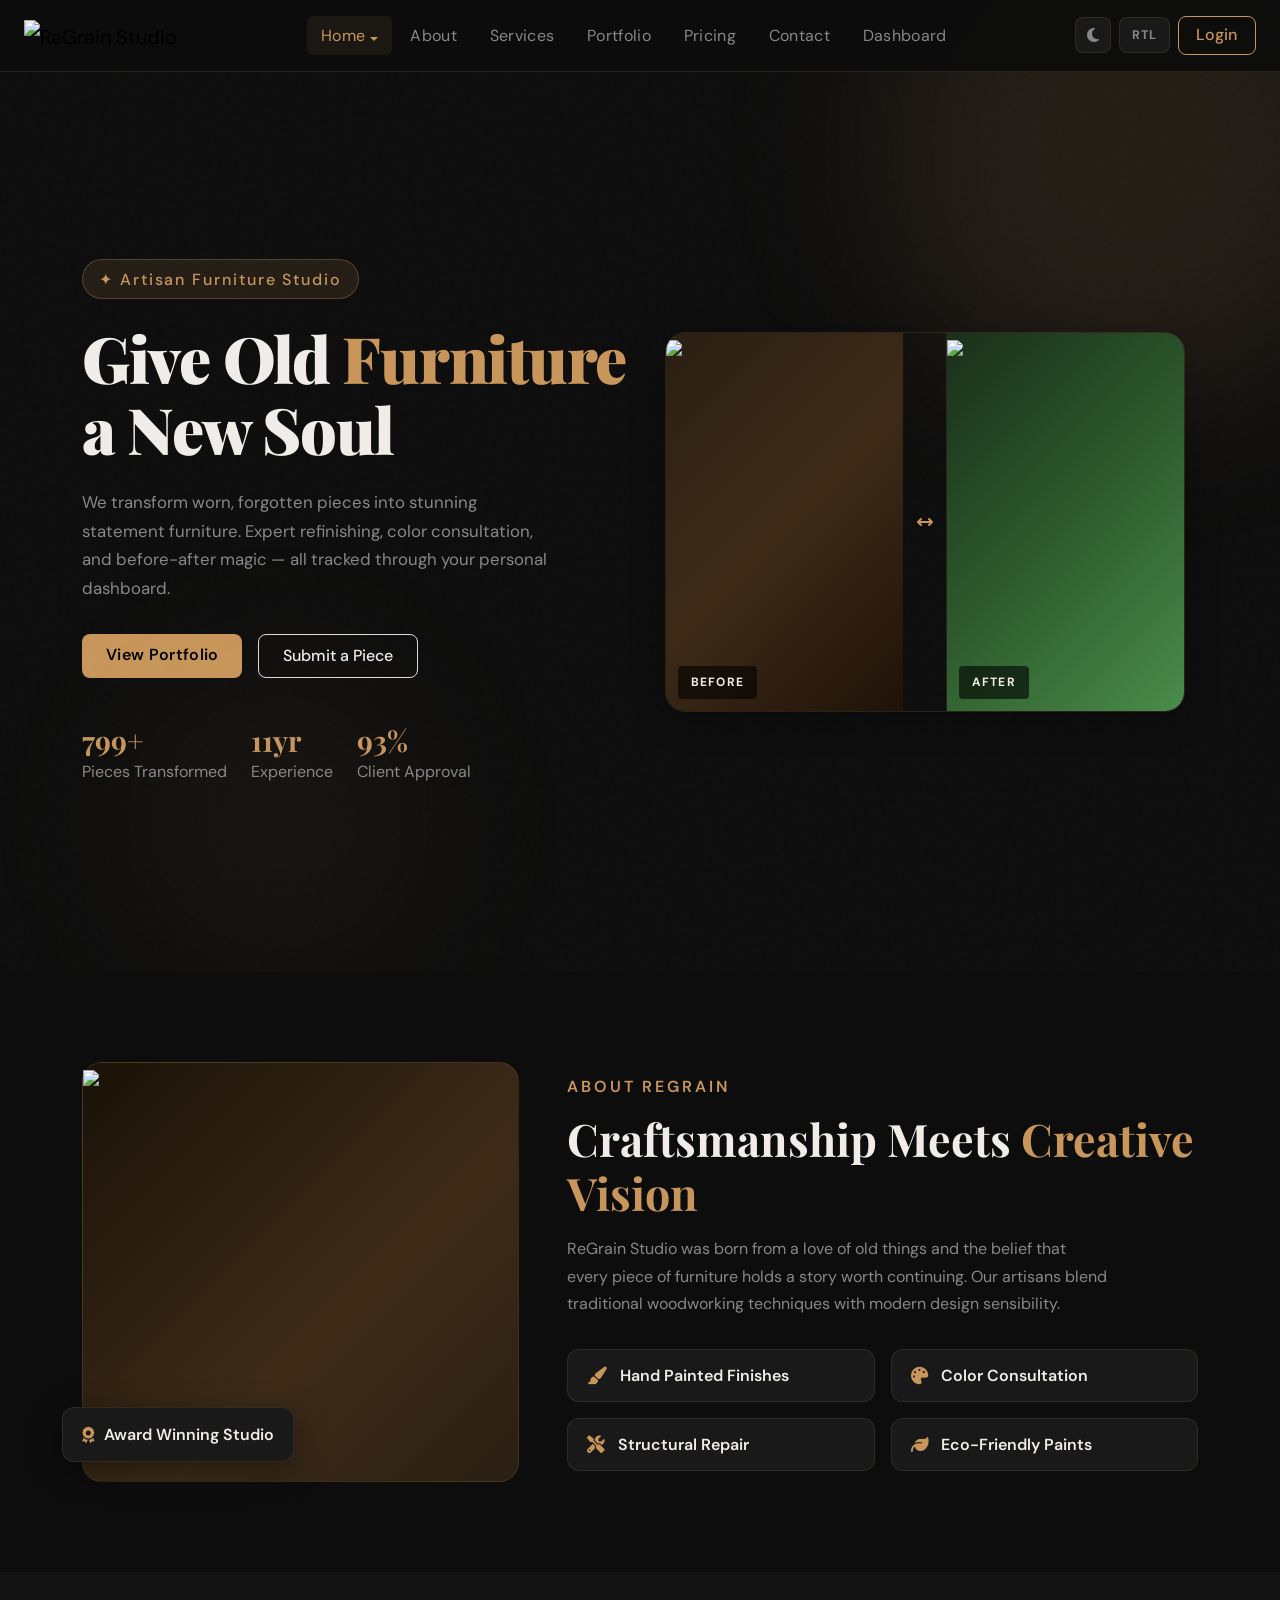
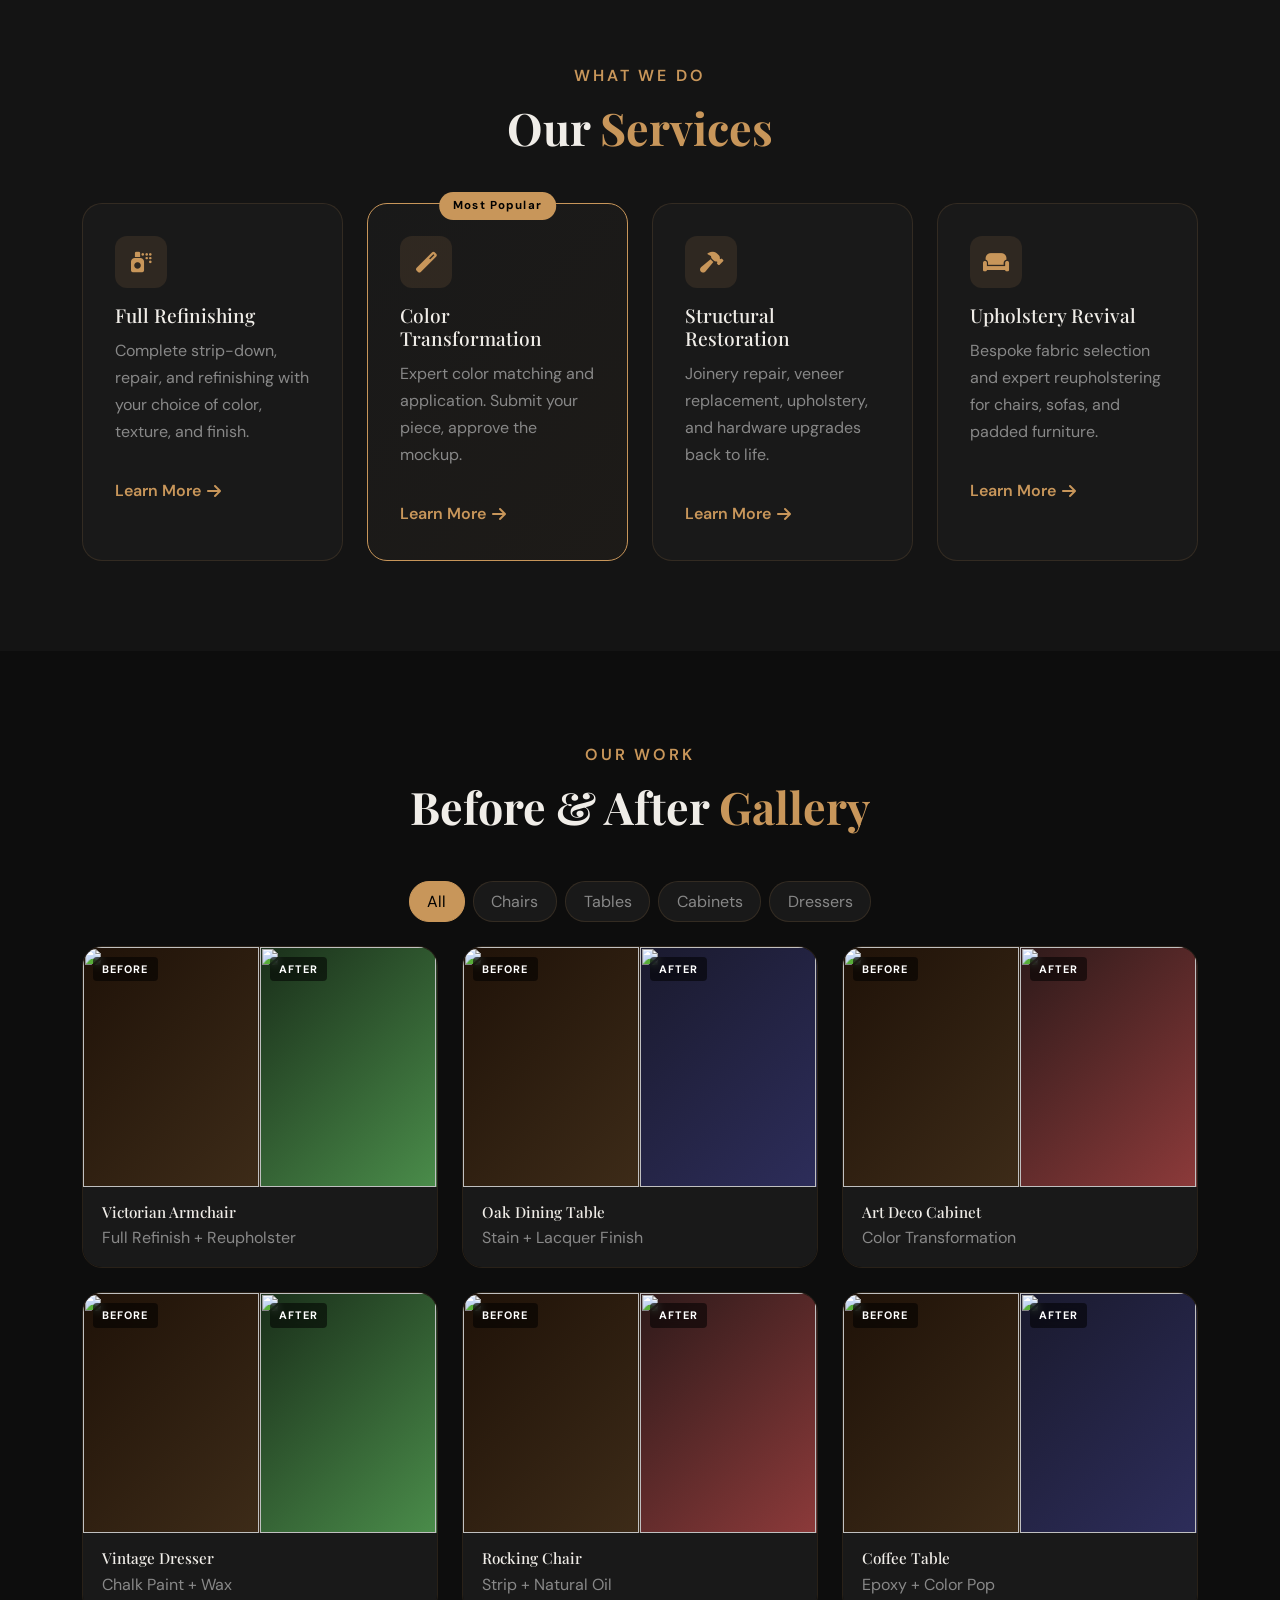
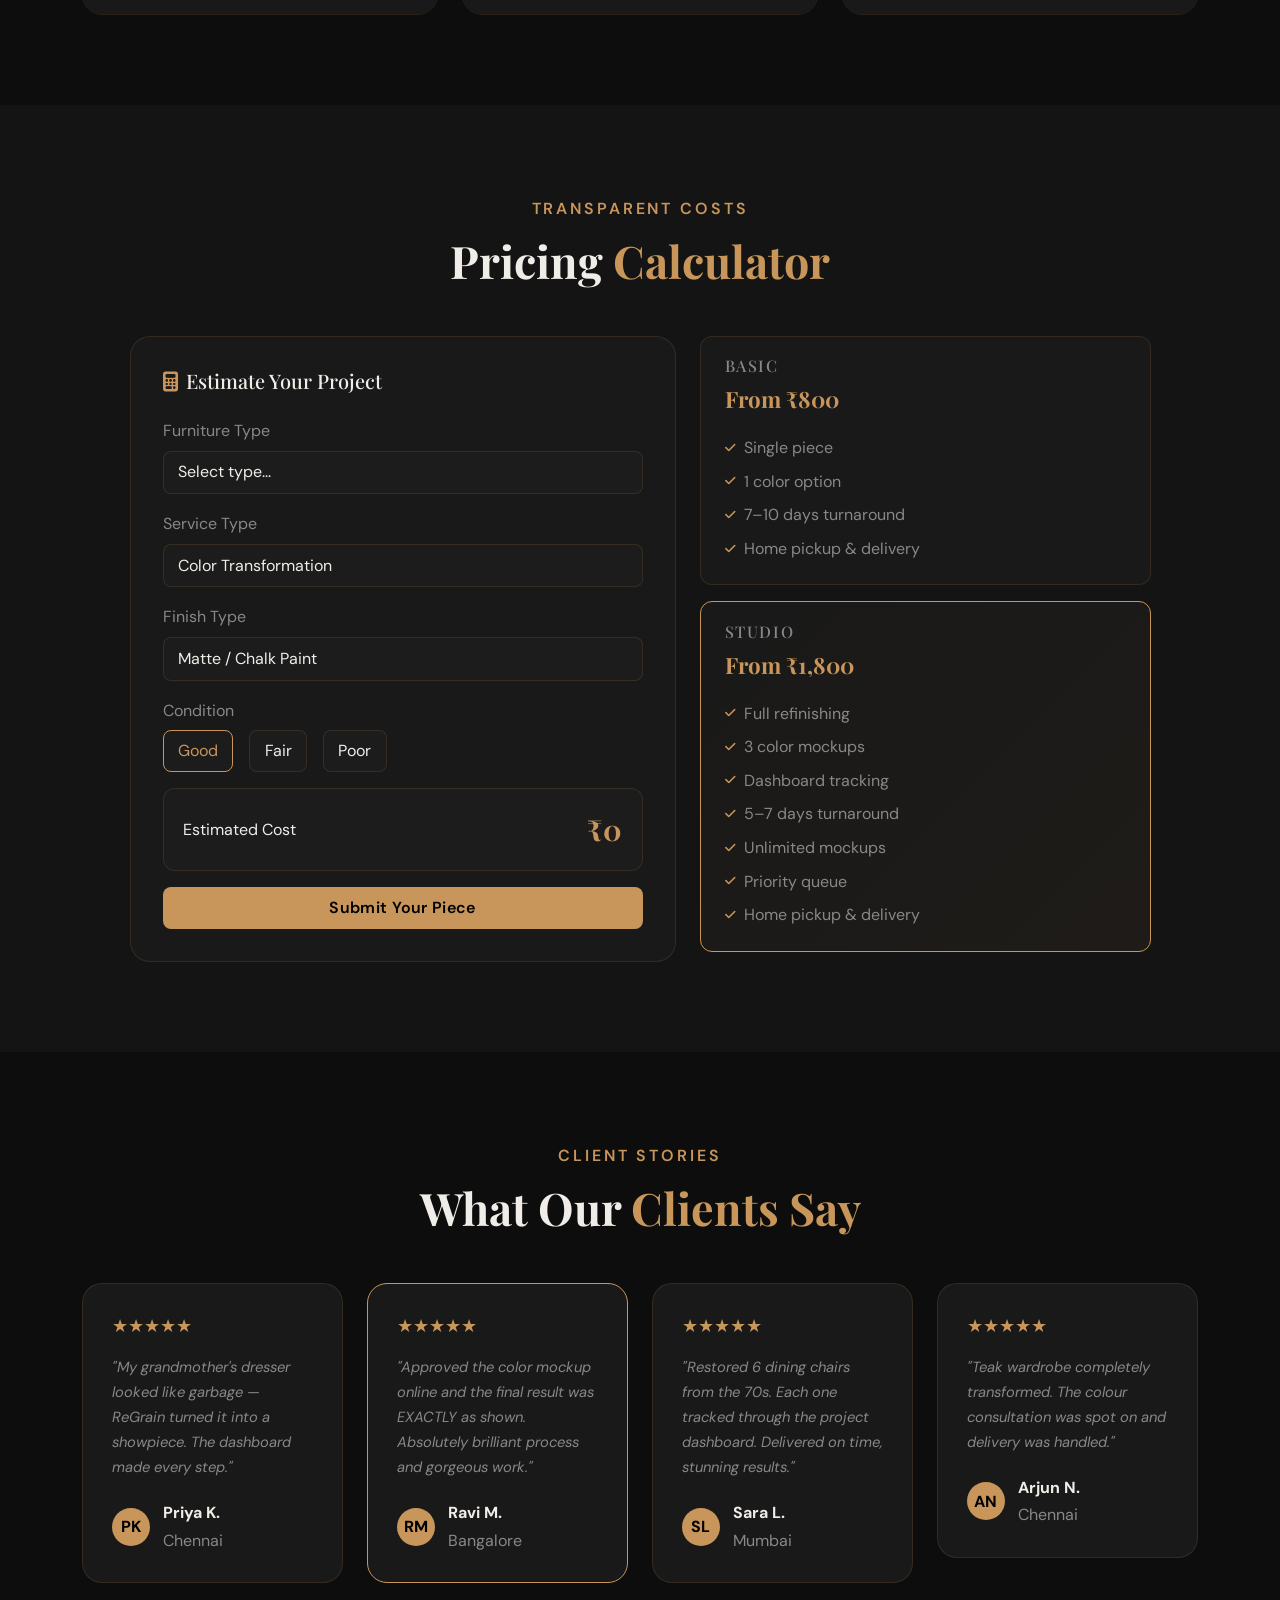
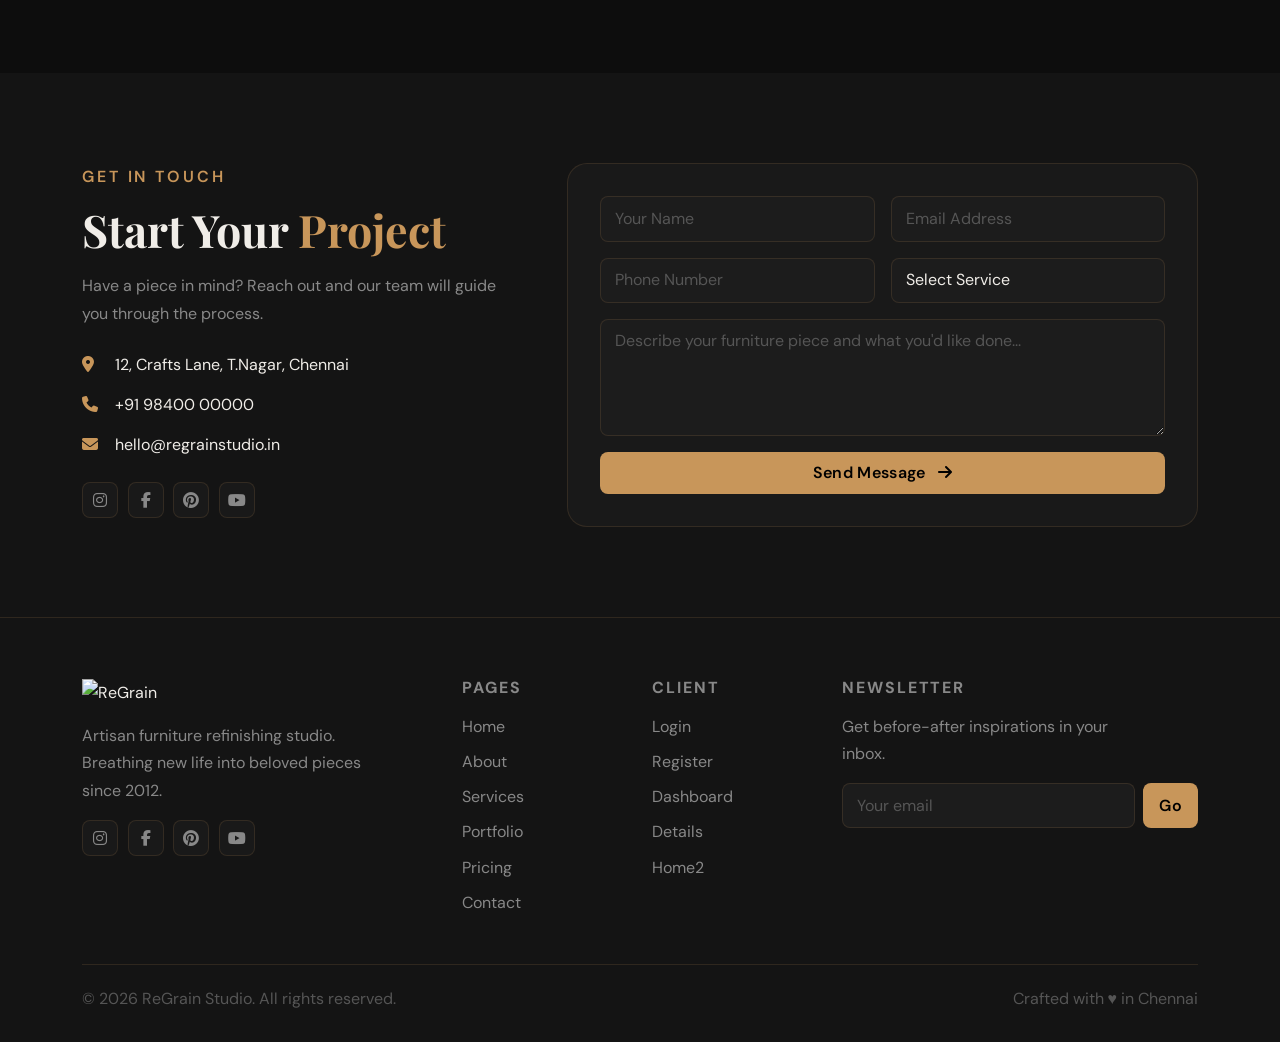
==== index.html @ 39380ac1 "Add files via upload" ====
<!DOCTYPE html>
<html lang="en" dir="ltr">
<head>
  <meta charset="UTF-8" />
  <meta name="viewport" content="width=device-width, initial-scale=1.0"/>
  <title>ReGrain Studio — Furniture Refinishing</title>
  <link rel="icon" type="image/svg+xml" href="favicon.svg"/>
  <link rel="stylesheet" href="https://cdn.jsdelivr.net/npm/bootstrap@5.3.3/dist/css/bootstrap.min.css"/>
  <link rel="stylesheet" href="https://cdnjs.cloudflare.com/ajax/libs/font-awesome/6.5.0/css/all.min.css"/>
  <link rel="preconnect" href="https://fonts.googleapis.com"/>
  <link href="https://fonts.googleapis.com/css2?family=Playfair+Display:wght@400;600;700;900&family=DM+Sans:wght@300;400;500;600&display=swap" rel="stylesheet"/>
  <link rel="stylesheet" href="style.css"/>
</head>
<body class="dark-mode">

<!-- NAVBAR -->
<nav class="navbar navbar-expand-lg fixed-top" id="mainNav">
  <div class="container-fluid px-4">
    <a class="navbar-brand" href="index.html">
      <img src="images/refinish.png" alt="ReGrain Studio" class="nav-logo"/>
    </a>
    <button class="navbar-toggler hamburger-btn" type="button" id="hamburgerBtn" aria-label="Toggle navigation">
      <span class="ham-line"></span>
      <span class="ham-line"></span>
      <span class="ham-line"></span>
    </button>
    <div class="collapse navbar-collapse" id="navbarNav">
      <ul class="navbar-nav mx-auto gap-1">
        <li class="nav-item dropdown">
          <a class="nav-link dropdown-toggle active" href="#" role="button" data-bs-toggle="dropdown">Home</a>
          <ul class="dropdown-menu dark-dropdown">
            <li><a class="dropdown-item active" href="index.html">Home 1 — Classic</a></li>
            <li><a class="dropdown-item" href="home2.html">Home 2 — Minimal</a></li>
          </ul>
        </li>
        <li class="nav-item"><a class="nav-link" href="about.html">About</a></li>
        <li class="nav-item"><a class="nav-link" href="services.html">Services</a></li>
        <li class="nav-item"><a class="nav-link" href="portfolio.html">Portfolio</a></li>
        <li class="nav-item"><a class="nav-link" href="pricing.html">Pricing</a></li>
        <li class="nav-item"><a class="nav-link" href="contact.html">Contact</a></li>
        <li class="nav-item"><a class="nav-link" href="dashboard.html">Dashboard</a></li>
      </ul>
      <div class="nav-actions d-flex align-items-center gap-2">
        <button class="icon-toggle-btn" id="themeToggleBtn" title="Switch to Light Mode">
          <i class="fas fa-moon"></i>
        </button>
        <button class="icon-toggle-btn rtl-toggle-btn" id="rtlToggleBtn" title="Switch to RTL">
          <i class="fas fa-align-right"></i>
          <span class="rtl-label">RTL</span>
        </button>
        <a href="login.html" class="btn btn-login">Login</a>
      </div>
    </div>
  </div>
</nav>

<!-- HERO -->
<section class="hero-section" id="home">
  <div class="hero-bg-grain"></div>
  <div class="hero-circle c1"></div>
  <div class="hero-circle c2"></div>
  <div class="container">
    <div class="row align-items-center min-vh-100">
      <div class="col-lg-6 hero-content">
        <span class="hero-badge">✦ Artisan Furniture Studio</span>
        <h1 class="hero-title">Give Old <span class="text-accent">Furniture</span> a New Soul</h1>
        <p class="hero-desc">We transform worn, forgotten pieces into stunning statement furniture. Expert refinishing, color consultation, and before-after magic — all tracked through your personal dashboard.</p>
        <div class="hero-cta d-flex gap-3 flex-wrap">
          <a href="#portfolio" class="btn btn-primary-custom">View Portfolio</a>
          <a href="dashboard.html" class="btn btn-outline-custom">Submit a Piece</a>
        </div>
        <div class="hero-stats d-flex gap-4 mt-5">
          <div class="stat-item"><span class="stat-num">840+</span><span class="stat-label">Pieces Transformed</span></div>
          <div class="stat-item"><span class="stat-num">12yr</span><span class="stat-label">Experience</span></div>
          <div class="stat-item"><span class="stat-num">98%</span><span class="stat-label">Client Approval</span></div>
        </div>
      </div>
      <div class="col-lg-6 hero-visual">
        <div class="before-after-card">
          <div class="ba-panel before">
            <span class="ba-label">Before</span>
            <div class="ba-img before-img">
              <img src="images/befor1.jpg">
            </div>
          </div>
          <div class="ba-divider"><i class="fas fa-arrows-left-right"></i></div>
          <div class="ba-panel after">
            <span class="ba-label">After</span>
            <div class="ba-img after-img"><img src="images/after.jpg"></div>
          </div>
        </div>
      </div>
    </div>
  </div>
</section>

<!-- ABOUT -->
<section class="section-pad" id="about">
  <div class="container">
    <div class="row align-items-center g-5">
      <div class="col-lg-5">
        <div class="about-img-wrap">
          <div class="about-img-main">
            <img src="images/about.jpg">
          </div>
          <div class="about-badge-float">
            <i class="fas fa-award"></i>
            <span>Award Winning Studio</span>
          </div>
        </div>
      </div>
      <div class="col-lg-7">
        <span class="section-eyebrow">About ReGrain</span>
        <h2 class="section-title">Craftsmanship Meets <span class="text-accent">Creative Vision</span></h2>
        <p class="section-desc">ReGrain Studio was born from a love of old things and the belief that every piece of furniture holds a story worth continuing. Our artisans blend traditional woodworking techniques with modern design sensibility.</p>
        <div class="row g-3 mt-3">
          <div class="col-6">
            <div class="feature-card"><i class="fas fa-paint-brush"></i><h6>Hand Painted Finishes</h6></div>
          </div>
          <div class="col-6">
            <div class="feature-card"><i class="fas fa-palette"></i><h6>Color Consultation</h6></div>
          </div>
          <div class="col-6">
            <div class="feature-card"><i class="fas fa-tools"></i><h6>Structural Repair</h6></div>
          </div>
          <div class="col-6">
            <div class="feature-card"><i class="fas fa-leaf"></i><h6>Eco-Friendly Paints</h6></div>
          </div>
        </div>
      </div>
    </div>
  </div>
</section>

<!-- SERVICES -->
<section class="section-pad bg-alt" id="services">
  <div class="container">
    <div class="text-center mb-5">
      <span class="section-eyebrow">What We Do</span>
      <h2 class="section-title">Our <span class="text-accent">Services</span></h2>
    </div>
    <div class="row g-4">
      <div class="col-lg-3 col-md-6">
        <div class="service-card">
          <div class="service-icon"><i class="fas fa-spray-can"></i></div>
          <h5>Full Refinishing</h5>
          <p>Complete strip-down, repair, and refinishing with your choice of color, texture, and finish.</p>
          <a href="#pricing" class="service-link">Learn More <i class="fas fa-arrow-right"></i></a>
        </div>
      </div>
      <div class="col-lg-3 col-md-6">
        <div class="service-card featured">
          <div class="service-badge">Most Popular</div>
          <div class="service-icon"><i class="fas fa-magic"></i></div>
          <h5>Color Transformation</h5>
          <p>Expert color matching and application. Submit your piece, approve the mockup.</p>
          <a href="#pricing" class="service-link">Learn More <i class="fas fa-arrow-right"></i></a>
        </div>
      </div>
      <div class="col-lg-3 col-md-6">
        <div class="service-card">
          <div class="service-icon"><i class="fas fa-hammer"></i></div>
          <h5>Structural Restoration</h5>
          <p>Joinery repair, veneer replacement, upholstery, and hardware upgrades back to life.</p>
          <a href="#pricing" class="service-link">Learn More <i class="fas fa-arrow-right"></i></a>
        </div>
      </div>
      <div class="col-lg-3 col-md-6">
        <div class="service-card">
          <div class="service-icon"><i class="fas fa-couch"></i></div>
          <h5>Upholstery Revival</h5>
          <p>Bespoke fabric selection and expert reupholstering for chairs, sofas, and padded furniture.</p>
          <a href="#pricing" class="service-link">Learn More <i class="fas fa-arrow-right"></i></a>
        </div>
      </div>
    </div>
  </div>
</section>

<!-- PORTFOLIO -->
<section class="section-pad" id="portfolio">
  <div class="container">
    <div class="text-center mb-5">
      <span class="section-eyebrow">Our Work</span>
      <h2 class="section-title">Before & After <span class="text-accent">Gallery</span></h2>
    </div>
    <div class="portfolio-filter d-flex gap-2 justify-content-center mb-4 flex-wrap">
      <button class="filter-btn active" data-filter="all">All</button>
      <button class="filter-btn" data-filter="chairs">Chairs</button>
      <button class="filter-btn" data-filter="tables">Tables</button>
      <button class="filter-btn" data-filter="cabinets">Cabinets</button>
      <button class="filter-btn" data-filter="dressers">Dressers</button>
    </div>
    <div class="row g-4" id="portfolioGrid">
      <div class="col-lg-4 col-md-6 portfolio-item" data-cat="chairs">
        <div class="portfolio-card">
          <div class="portfolio-ba">
            <div class="p-before"><span>Before</span> <img src="images/ch2.jpg"></div>
            <div class="p-after"><span>After</span><img src="images/ch1.jpg"></div>
          </div>
          <div class="portfolio-info"><h6>Victorian Armchair</h6><span>Full Refinish + Reupholster</span></div>
        </div>
      </div>
      <div class="col-lg-4 col-md-6 portfolio-item" data-cat="tables">
        <div class="portfolio-card">
          <div class="portfolio-ba">
            <div class="p-before"><span>Before</span><img src="images/cp1.jpg"></div>
            <div class="p-after alt"><span>After</span><img src="images/cp2.jpg"></div>
          </div>
          <div class="portfolio-info"><h6>Oak Dining Table</h6><span>Stain + Lacquer Finish</span></div>
        </div>
      </div>
      <div class="col-lg-4 col-md-6 portfolio-item" data-cat="cabinets">
        <div class="portfolio-card">
          <div class="portfolio-ba">
            <div class="p-before"><span>Before</span><img src="images/bs1.jpg"></div>
            <div class="p-after alt2"><span>After</span><img src="images/bs2.jpg"></div>
          </div>
          <div class="portfolio-info"><h6>Art Deco Cabinet</h6><span>Color Transformation</span></div>
        </div>
      </div>
      <div class="col-lg-4 col-md-6 portfolio-item" data-cat="dressers">
        <div class="portfolio-card">
          <div class="portfolio-ba">
            <div class="p-before"><span>Before</span><img src="images/b1.jpg"></div>
            <div class="p-after"><span>After</span><img src="images/b2.jpg"></div>
          </div>
          <div class="portfolio-info"><h6>Vintage Dresser</h6><span>Chalk Paint + Wax</span></div>
        </div>
      </div>
      <div class="col-lg-4 col-md-6 portfolio-item" data-cat="chairs">
        <div class="portfolio-card">
          <div class="portfolio-ba">
            <div class="p-before"><span>Before</span><img src="images/bef1.jpg"></div>
            <div class="p-after alt2"><span>After</span><img src="images/bef2.jpg"></div>
          </div>
          <div class="portfolio-info"><h6>Rocking Chair</h6><span>Strip + Natural Oil</span></div>
        </div>
      </div>
      <div class="col-lg-4 col-md-6 portfolio-item" data-cat="tables">
        <div class="portfolio-card">
          <div class="portfolio-ba">
            <div class="p-before"><span>Before</span><img src="images/r1.jpg"></div>
            <div class="p-after alt"><span>After</span><img src="images/r2.jpg"></div>
          </div>
          <div class="portfolio-info"><h6>Coffee Table</h6><span>Epoxy + Color Pop</span></div>
        </div>
      </div>
    </div>
  </div>
</section>

<!-- PRICING CALCULATOR -->
<section class="section-pad bg-alt" id="pricing">
  <div class="container">
    <div class="text-center mb-5">
      <span class="section-eyebrow">Transparent Costs</span>
      <h2 class="section-title">Pricing <span class="text-accent">Calculator</span></h2>
    </div>
    <div class="row g-4 justify-content-center">
      <div class="col-lg-6">
        <div class="calc-card">
          <h5 class="mb-4"><i class="fas fa-calculator me-2 text-accent"></i>Estimate Your Project</h5>
          <div class="mb-3">
            <label class="form-label calc-label">Furniture Type</label>
            <select class="form-select calc-select" id="furnitureType">
              <option value="0">Select type...</option>
              <option value="80">Chair / Stool</option>
              <option value="150">Coffee Table</option>
              <option value="220">Dining Table</option>
              <option value="180">Dresser / Chest</option>
              <option value="300">Wardrobe / Cabinet</option>
              <option value="400">Dining Set (4 chairs + table)</option>
            </select>
          </div>
          <div class="mb-3">
            <label class="form-label calc-label">Service Type</label>
            <select class="form-select calc-select" id="serviceType">
              <option value="1">Color Transformation</option>
              <option value="1.3">Full Refinishing</option>
              <option value="1.5">Structural + Refinishing</option>
              <option value="1.8">Premium Restoration</option>
            </select>
          </div>
          <div class="mb-3">
            <label class="form-label calc-label">Finish Type</label>
            <select class="form-select calc-select" id="finishType">
              <option value="0">Matte / Chalk Paint</option>
              <option value="30">Satin Lacquer</option>
              <option value="50">High Gloss</option>
              <option value="80">Two-Tone / Special Effect</option>
            </select>
          </div>
          <div class="mb-3">
            <label class="form-label calc-label">Condition</label>
            <div class="d-flex gap-3">
              <label class="condition-chip"><input type="radio" name="condition" value="0" checked/> Good</label>
              <label class="condition-chip"><input type="radio" name="condition" value="40"/> Fair</label>
              <label class="condition-chip"><input type="radio" name="condition" value="80"/> Poor</label>
            </div>
          </div>
          <div class="calc-result">
            <span>Estimated Cost</span>
            <span class="calc-price" id="calcPrice">₹0</span>
          </div>
          <a href="dashboard.html" class="btn btn-primary-custom w-100 mt-3">Submit Your Piece</a>
        </div>
      </div>
      <div class="col-lg-5">
        <div class="pricing-tiers">
          <div class="tier-card">
            <h6>Basic</h6>
            <div class="tier-price">From ₹800</div>
            <ul>
              <li><i class="fas fa-check"></i> Single piece</li>
              <li><i class="fas fa-check"></i> 1 color option</li>
              <li><i class="fas fa-check"></i> 7–10 days turnaround</li>
              <li><i class="fas fa-check"></i> Home pickup & delivery</li>
              
            </ul>
          </div>
          <div class="tier-card active">
            <h6>Studio</h6>
            <div class="tier-price">From ₹1,800</div>
            <ul>
              <li><i class="fas fa-check"></i> Full refinishing</li>
              <li><i class="fas fa-check"></i> 3 color mockups</li>
              <li><i class="fas fa-check"></i> Dashboard tracking</li>
              <li><i class="fas fa-check"></i> 5–7 days turnaround</li>
              <li><i class="fas fa-check"></i> Unlimited mockups</li>
              <li><i class="fas fa-check"></i> Priority queue</li>
              <li><i class="fas fa-check"></i> Home pickup & delivery</li>
            </ul>
          </div>
          
        </div>
      </div>
    </div>
  </div>
</section>

<!-- TESTIMONIALS -->
<section class="section-pad" id="testimonials">
  <div class="container">
    <div class="text-center mb-5">
      <span class="section-eyebrow">Client Stories</span>
      <h2 class="section-title">What Our <span class="text-accent">Clients Say</span></h2>
    </div>
    <div class="row g-4">
  <div class="col-lg-3 col-md-6">
    <div class="testimonial-card">
      <div class="stars">★★★★★</div>
      <p>"My grandmother's dresser looked like garbage — ReGrain turned it into a showpiece. The dashboard made every step."</p>
      <div class="client-info"><div class="client-avatar">PK</div><div><strong>Priya K.</strong><span>Chennai</span></div></div>
    </div>
  </div>
  <div class="col-lg-3 col-md-6">
    <div class="testimonial-card featured">
      <div class="stars">★★★★★</div>
      <p>"Approved the color mockup online and the final result was EXACTLY as shown. Absolutely brilliant process and gorgeous work."</p>
      <div class="client-info"><div class="client-avatar">RM</div><div><strong>Ravi M.</strong><span>Bangalore</span></div></div>
    </div>
  </div>
  <div class="col-lg-3 col-md-6">
    <div class="testimonial-card">
      <div class="stars">★★★★★</div>
      <p>"Restored 6 dining chairs from the 70s. Each one tracked through the project dashboard. Delivered on time, stunning results."</p>
      <div class="client-info"><div class="client-avatar">SL</div><div><strong>Sara L.</strong><span>Mumbai</span></div></div>
    </div>
  </div>
  <div class="col-lg-3 col-md-6">
    <div class="testimonial-card">
      <div class="stars">★★★★★</div>
      <p>"Teak wardrobe completely transformed. The colour consultation was spot on and delivery was handled."</p>
      <div class="client-info"><div class="client-avatar">AN</div><div><strong>Arjun N.</strong><span>Chennai</span></div></div>
    </div>
  </div>
</div>
  </div>
</section>

<!-- CONTACT -->
<section class="section-pad bg-alt" id="contact">
  <div class="container">
    <div class="row g-5">
      <div class="col-lg-5">
        <span class="section-eyebrow">Get In Touch</span>
        <h2 class="section-title">Start Your <span class="text-accent">Project</span></h2>
        <p class="section-desc mb-4">Have a piece in mind? Reach out and our team will guide you through the process.</p>
        <div class="contact-info-list">
          <div class="contact-info-item"><i class="fas fa-map-marker-alt"></i><span>12, Crafts Lane, T.Nagar, Chennai</span></div>
          <div class="contact-info-item"><i class="fas fa-phone"></i><span>+91 98400 00000</span></div>
          <div class="contact-info-item"><i class="fas fa-envelope"></i><span>hello@regrainstudio.in</span></div>
        </div>
        <div class="social-links mt-4">
          <a href="#" class="social-link"><i class="fab fa-instagram"></i></a>
          <a href="#" class="social-link"><i class="fab fa-facebook-f"></i></a>
          <a href="#" class="social-link"><i class="fab fa-pinterest"></i></a>
          <a href="#" class="social-link"><i class="fab fa-youtube"></i></a>
        </div>
      </div>
      <div class="col-lg-7">
        <div class="contact-form-card">
          <div class="row g-3">
            <div class="col-md-6">
              <input type="text" class="form-control custom-input" placeholder="Your Name"/>
            </div>
            <div class="col-md-6">
              <input type="email" class="form-control custom-input" placeholder="Email Address"/>
            </div>
            <div class="col-md-6">
              <input type="tel" class="form-control custom-input" placeholder="Phone Number"/>
            </div>
            <div class="col-md-6">
              <select class="form-select custom-input">
                <option>Select Service</option>
                <option>Color Transformation</option>
                <option>Full Refinishing</option>
                <option>Structural Restoration</option>
                <option>Premium Package</option>
              </select>
            </div>
            <div class="col-12">
              <textarea class="form-control custom-input" rows="4" placeholder="Describe your furniture piece and what you'd like done..."></textarea>
            </div>
            <div class="col-12">
              <button class="btn btn-primary-custom w-100">Send Message <i class="fas fa-arrow-right ms-2"></i></button>
            </div>
          </div>
        </div>
      </div>
    </div>
  </div>
</section>

<!-- FOOTER -->
<footer class="site-footer">
  <div class="container">
    <div class="row g-4">
      <div class="col-lg-4">
        <a href="index.html"><img src="images/refinish.png" alt="ReGrain" class="footer-logo"/></a>
        <p class="footer-desc mt-3">Artisan furniture refinishing studio. Breathing new life into beloved pieces since 2012.</p>
        <div class="social-links mt-3">
          <a href="#" class="social-link"><i class="fab fa-instagram"></i></a>
          <a href="#" class="social-link"><i class="fab fa-facebook-f"></i></a>
          <a href="#" class="social-link"><i class="fab fa-pinterest"></i></a>
          <a href="#" class="social-link"><i class="fab fa-youtube"></i></a>
        </div>
      </div>
      <div class="col-lg-2 col-6">
        <h6 class="footer-heading">Pages</h6>
        <ul class="footer-links">
          <li><a href="index.html">Home</a></li>
          <li><a href="about.html">About</a></li>
          <li><a href="services.html">Services</a></li>
          <li><a href="portfolio.html">Portfolio</a></li>
          <li><a href="pricing.html">Pricing</a></li>
          <li><a href="contact.html">Contact</a></li>
        </ul>
      </div>
      <div class="col-lg-2 col-6">
        <h6 class="footer-heading">Client</h6>
        <ul class="footer-links">
          <li><a href="login.html">Login</a></li>
          <li><a href="register.html">Register</a></li>
          <li><a href="dashboard.html">Dashboard</a></li>
          <li><a href="#">Details</a></li>
          <li><a href="#">Home2</a></li>
        </ul>
      </div>
      <div class="col-lg-4">
        <h6 class="footer-heading">Newsletter</h6>
        <p class="footer-desc">Get before-after inspirations in your inbox.</p>
        <div class="newsletter-form d-flex gap-2 mt-2">
          <input type="email" class="form-control custom-input" placeholder="Your email"/>
          <button class="btn btn-primary-custom px-3">Go</button>
        </div>
      </div>
    </div>
    <div class="footer-bottom">
      <span>© 2026 ReGrain Studio. All rights reserved.</span>
      <span>Crafted with ♥ in Chennai</span>
    </div>
  </div>
</footer>

<!-- SCROLL TO TOP -->
<button class="scroll-top-btn" id="scrollTopBtn" title="Scroll to top">
  <i class="fas fa-arrow-up"></i>
</button>

<script src="https://cdn.jsdelivr.net/npm/bootstrap@5.3.3/dist/js/bootstrap.bundle.min.js"></script>
<script src="main.js"></script>
<script type="text/javascript">
  const heroStatsObserver = new IntersectionObserver((entries) => {
  entries.forEach(entry => {
    if (entry.isIntersecting) {
      document.querySelectorAll('.stat-num').forEach(el => {
        const full = el.textContent.trim();
        const suffix = full.replace(/[0-9]/g, ''); // +, yr, % etc
        const target = parseInt(full.replace(/[^0-9]/g, ''));

        let start = 0;
        const step = 16;
        const increment = target / (2000 / step);

        const timer = setInterval(() => {
          start += increment;
          if (start >= target) {
            start = target;
            clearInterval(timer);
          }
          el.textContent = Math.floor(start) + suffix;
        }, step);
      });
      heroStatsObserver.disconnect();
    }
  });
}, { threshold: 0.5 });

const heroStats = document.querySelector('.hero-stats');
if (heroStats) heroStatsObserver.observe(heroStats);
</script>
</body>
</html>
---- style.css ----
/* ===========================
   REGRAIN STUDIO — style.css
   =========================== */

:root {
  --accent: #C8965A;
  --accent-light: #E8B87A;
  --dark-bg: #0D0D0D;
  --dark-bg2: #141414;
  --dark-bg3: #1C1C1C;
  --dark-card: #191919;
  --dark-border: rgba(200,150,90,0.15);
  --text-primary: #F0EDE8;
  --text-muted: #888;
  --text-dim: #555;
  --sidebar-w: 260px;
  --nav-h: 72px;
  --radius: 12px;
  --radius-lg: 20px;
  --shadow: 0 8px 32px rgba(0,0,0,0.4);
  --shadow-sm: 0 2px 12px rgba(0,0,0,0.3);
  --transition: 0.3s cubic-bezier(0.4,0,0.2,1);
}

/* ---- RESET & BASE ---- */
*, *::before, *::after { box-sizing: border-box; margin: 0; padding: 0; }
html { scroll-behavior: smooth; }
body { font-family: 'DM Sans', sans-serif; background: var(--dark-bg); color: var(--text-primary); line-height: 1.7; }
body.dark-mode { background: var(--dark-bg); color: var(--text-primary); }
img { max-width: 100%; }
a { text-decoration: none; color: inherit; }
.text-accent { color: var(--accent); }

/* ---- SCROLLBAR ---- */
::-webkit-scrollbar { width: 6px; }
::-webkit-scrollbar-track { background: var(--dark-bg); }
::-webkit-scrollbar-thumb { background: var(--accent); border-radius: 3px; }

/* ---- TYPOGRAPHY ---- */
h1, h2, h3, h4, h5, h6 { font-family: 'Playfair Display', serif; }

/* ========================
   NAVBAR
   ======================== */
.navbar {
  background: rgba(13,13,13,0.92);
  backdrop-filter: blur(12px);
  border-bottom: 1px solid var(--dark-border);
  padding:0px;
  height: var(--nav-h);
  transition: var(--transition);
  z-index: 1000;
}
.navbar.scrolled {
  background: rgba(13,13,13,0.98);
  box-shadow: 0 2px 24px rgba(0,0,0,0.5);
}
.nav-logo { height: 58px; }
.sidebar-logo img
{
  height:80px;
}
.footer-logo {
  height: 74px;
}
.auth-logo
{
  height: 74px;
}
body.light-mode .nav-logo,body.light-mode .sidebar-logo img, body.light-mode .footer-logo,body.light-mode .auth-logo {
  filter: invert(58%) sepia(45%) saturate(600%) hue-rotate(5deg) brightness(90%) contrast(90%);
}
.navbar-nav .nav-link {
  color: var(--text-muted) !important;
  font-size: 1rem
  font-weight: 500;
  padding: 0.4rem 0.9rem !important;
  border-radius: 6px;
  transition: var(--transition);
  letter-spacing: 0.02em;
}
.navbar-nav .nav-link:hover,
.navbar-nav .nav-link.active {
  color: var(--accent) !important;
  background: rgba(200,150,90,0.08);
}
.dark-dropdown {
  background: var(--dark-bg3);
  border: 1px solid var(--dark-border);
  border-radius: var(--radius);
  padding: 0.4rem;
  box-shadow: var(--shadow);
}
.dark-dropdown .dropdown-item {
  color: var(--text-muted);
  border-radius: 6px;
  font-size: 1rem;
  padding: 0.5rem 0.9rem;
}
.dark-dropdown .dropdown-item:hover {
  background: rgba(200,150,90,0.1);
  color: var(--accent);
}
.dark-dropdown .dropdown-item
{
  background:none;
}
.dark-dropdown .dropdown-item.active
{
  color: var(--accent) !important;
}

/* Login Button */
.btn-login {
  background: transparent;
  border: 1.5px solid var(--accent);
  color: var(--accent);
  border-radius: 8px;
  padding: 0.38rem 1.1rem;
  font-size: 1rem;
  font-weight: 500;
  transition: var(--transition);
}
.btn-login:hover {
  background: var(--accent);
  color: #000;
}

/* Hamburger */
.hamburger-btn {
  border: none;
  background: none;
  padding: 6px;
  cursor: pointer;
  display: flex;
  flex-direction: column;
  gap: 5px;
  width: 36px;
}
.ham-line {
  display: block;
  width: 100%;
  height: 2px;
  background: var(--accent);
  border-radius: 2px;
  transition: var(--transition);
}
.hamburger-btn.open .ham-line:nth-child(1) { transform: rotate(45deg) translate(5px,5px); }
.hamburger-btn.open .ham-line:nth-child(2) { opacity: 0; }
.hamburger-btn.open .ham-line:nth-child(3) { transform: rotate(-45deg) translate(5px,-5px); }
.hamburger-btn { display: none; }
@media (max-width: 1023px) { .hamburger-btn { display: flex !important; } }

/* ========================
   BUTTONS
   ======================== */
.btn-primary-custom {
  background: var(--accent);
  color: #000;
  border: none;
  border-radius: 8px;
  padding: 0.55rem 1.5rem;
  font-weight: 600;
  font-size: 1rem
  transition: var(--transition);
  letter-spacing: 0.02em;
}
.btn-primary-custom:hover {
  background: var(--accent-light);
  color: #000;
  transform: translateY(-1px);
  box-shadow: 0 6px 20px rgba(200,150,90,0.35);
}
.btn-outline-custom {
  background: transparent;
  border: 1.5px solid #ddd;
  color: var(--text-primary);
  border-radius: 8px;
  padding: 0.55rem 1.5rem;
  font-weight: 500;
  font-size: 1rem
  transition: var(--transition);
}
.dashboard-main .projects-table-wrap .btn-outline-custom
{
background: transparent;
  border: 1.5px solid #000 !important;
  color: #000 !important;
  border-radius: 8px;
  padding: 0.55rem 1.5rem;
  font-weight: 500;
  font-size: 1rem
  transition: var(--transition);
}
.dash-table thead th
{
  color:#fff !important;
}
.btn-outline-custom:hover {
  border-color: var(--accent);
  color: var(--accent);
  background: rgba(200,150,90,0.06);
}

/* ========================
   SECTIONS
   ======================== */
.section-pad { padding: 90px 0; }
.bg-alt { background: var(--dark-bg2); }
.section-eyebrow {
  display: inline-block;
  color: var(--accent);
  font-size: 1rem;
  font-weight: 600;
  letter-spacing: 0.18em;
  text-transform: uppercase;
  margin-bottom: 0.75rem;
}
.section-title {
  font-size: clamp(2rem, 4vw, 2.8rem);
  font-weight: 700;
  line-height: 1.2;
  margin-bottom: 1rem;
}
.section-desc { color: var(--text-muted); font-size: 1rem; max-width: 540px; }

/* ========================
   HERO SECTION
   ======================== */
.hero-section {
  position: relative;
  overflow: hidden;
  background: var(--dark-bg);
  padding-top: var(--nav-h);
}
.hero-bg-grain {
  position: absolute; inset: 0;
  background-image: url("data:image/svg+xml,%3Csvg viewBox='0 0 256 256' xmlns='http://www.w3.org/2000/svg'%3E%3Cfilter id='noise'%3E%3CfeTurbulence type='fractalNoise' baseFrequency='0.9' numOctaves='4' stitchTiles='stitch'/%3E%3C/filter%3E%3Crect width='100%25' height='100%25' filter='url(%23noise)' opacity='0.04'/%3E%3C/svg%3E");
  opacity: 0.4; pointer-events: none;
}
.hero-circle {
  position: absolute;
  border-radius: 50%;
  filter: blur(80px);
  pointer-events: none;
}
.hero-circle.c1 { width: 500px; height: 500px; background: rgba(200,150,90,0.12); top: -100px; right: -100px; }
.hero-circle.c2 { width: 300px; height: 300px; background: rgba(200,150,90,0.06); bottom: 0; left: 10%; }

.hero-badge {
  display: inline-block;
  background: rgba(200,150,90,0.12);
  border: 1px solid rgba(200,150,90,0.3);
  color: var(--accent);
  font-size: 1rem;
  letter-spacing: 0.12em;
  padding: 0.35rem 1rem;
  border-radius: 20px;
  margin-bottom: 1.5rem;
  font-weight: 500;
}
.hero-title {
  font-size: clamp(2.5rem, 5.5vw, 4rem);
  font-weight: 900;
  line-height: 1.1;
  margin-bottom: 1.5rem;
  letter-spacing: -0.02em;
}
.hero-desc { color: var(--text-muted); font-size: 1.05rem; max-width: 480px; margin-bottom: 2rem; }
.stat-item { display: flex; flex-direction: column; }
.stat-num { font-family: 'Playfair Display', serif; font-size: 1.8rem; font-weight: 700; color: var(--accent); line-height: 1; }
.stat-label { font-size: 1rem; color: var(--text-muted); margin-top: 0.2rem; }

/* Before/After Hero Card */
.before-after-card {
  display: flex;
  align-items: stretch;
  border-radius: var(--radius-lg);
  overflow: hidden;
  box-shadow: var(--shadow);
  border: 1px solid var(--dark-border);
  max-width: 520px;
  margin: 0 auto;
  height: 380px;
  animation: floatCard 6s ease-in-out infinite;
}
@keyframes floatCard {
  0%,100% { transform: translateY(0); }
  50% { transform: translateY(-12px); }
}
.ba-panel { flex: 1; position: relative; display: flex; align-items: flex-end; }
.ba-img { position: absolute; inset: 0; }
.before-img { background: linear-gradient(135deg, #2a1f14 0%, #3d2b18 50%, #1f1208 100%); }
.after-img { background: linear-gradient(135deg, #1a2f1a 0%, #2d5a2d 50%, #4a8c4a 100%); }
.ba-label {
  position: relative; z-index: 2;
  font-size: 0.75rem; font-weight: 700;
  letter-spacing: 0.1em; text-transform: uppercase;
  padding: 0.4rem 0.8rem;
  background: rgba(0,0,0,0.6);
  margin: 12px;
  border-radius: 4px;
}
.ba-divider {
  width: 44px; flex-shrink: 0;
  background: var(--dark-bg);
  display: flex; align-items: center; justify-content: center;
  color: var(--accent);
  font-size: 1rem
  border-left: 1px solid var(--dark-border);
  border-right: 1px solid var(--dark-border);
}

/* ========================
   ABOUT
   ======================== */
.about-img-wrap { position: relative; }
.about-img-main {
  width: 100%; height: 420px;
  background: linear-gradient(135deg, #1a1208 0%, #3d2b18 60%, #2a1f14 100%);
  border-radius: var(--radius-lg);
  border: 1px solid var(--dark-border);
}
.about-badge-float {
  position: absolute; bottom: 20px; left: -20px;
  background: var(--dark-card);
  border: 1px solid var(--dark-border);
  border-radius: var(--radius);
  padding: 0.8rem 1.2rem;
  display: flex; align-items: center; gap: 0.6rem;
  box-shadow: var(--shadow);
  font-size: 1rem; font-weight: 600;
}
.about-badge-float i { color: var(--accent); }
.feature-card {
  background: var(--dark-card);
  border: 1px solid var(--dark-border);
  border-radius: var(--radius);
  padding: 1rem 1.2rem;
  display: flex; align-items: center; gap: 0.8rem;
  transition: var(--transition);
}
.feature-card:hover { border-color: var(--accent); transform: translateY(-2px); }
.feature-card i { color: var(--accent); font-size: 1.1rem; }
.feature-card h6 { margin: 0; font-size: 1rem; font-family: 'DM Sans', sans-serif; font-weight: 600; }

/* ========================
   SERVICES
   ======================== */
.service-card {
  background: var(--dark-card);
  border: 1px solid var(--dark-border);
  border-radius: var(--radius-lg);
  padding: 2rem;
  height: 100%;
  position: relative;
  transition: var(--transition);
}
.service-card:hover {
  border-color: var(--accent);
  transform: translateY(-4px);
  box-shadow: 0 16px 40px rgba(200,150,90,0.1);
}
.service-card.featured {
  border-color: var(--accent);
  background: linear-gradient(135deg, var(--dark-card) 0%, rgba(200,150,90,0.05) 100%);
}
.service-badge {
  position: absolute; top: -12px; left: 50%; transform: translateX(-50%);
  background: var(--accent);
  color: #000;
  font-size: 0.72rem; font-weight: 700;
  letter-spacing: 0.1em;
  padding: 0.25rem 0.9rem;
  border-radius: 20px;
}
.service-icon {
  width: 52px; height: 52px;
  background: rgba(200,150,90,0.12);
  border-radius: 12px;
  display: flex; align-items: center; justify-content: center;
  font-size: 1.3rem; color: var(--accent);
  margin-bottom: 1rem;
}
.service-card h5 { font-size: 1.2rem; margin-bottom: 0.6rem; }
.service-card p { color: var(--text-muted); font-size: 1rem }
.service-link {
  display: inline-flex; align-items: center; gap: 0.4rem;
  color: var(--accent); font-size: 1rem; font-weight: 600;
  margin-top: 1rem; transition: var(--transition);
}
.service-link:hover { gap: 0.7rem; }

/* ========================
   PORTFOLIO
   ======================== */
.filter-btn {
  background: var(--dark-card);
  border: 1px solid var(--dark-border);
  color: var(--text-muted);
  border-radius: 20px;
  padding: 0.35rem 1.1rem;
  font-size: 1rem;
  cursor: pointer;
  transition: var(--transition);
}
.filter-btn.active, .filter-btn:hover {
  background: var(--accent);
  color: #000;
  border-color: var(--accent);
}
.portfolio-card {
  border-radius: var(--radius-lg);
  overflow: hidden;
  border: 1px solid var(--dark-border);
  transition: var(--transition);
  cursor: pointer;
}
.portfolio-card:hover { transform: translateY(-4px); box-shadow: 0 16px 40px rgba(0,0,0,0.4); }
.portfolio-ba { display: flex; height: 240px; }

.p-before,
.p-after {
  flex: 1;
  position: relative;
  overflow: hidden;
  border-right: 1px solid rgba(255,255,255,0.06);
}

/* Image — full cover, centered */
.p-before img,
.p-after img {
  position: absolute;
  inset: 0;
  width: 100%;
  height: 100%;
  object-fit: cover;
  object-position: center;
  display: block;
  transition: transform 0.4s ease;
}
.portfolio-card:hover .p-before img,
.portfolio-card:hover .p-after img { transform: scale(1.04); }

/* Before/After label — top left corner */
.p-before span,
.p-after span {
  position: absolute;
  top: 10px;
  left: 10px;
  z-index: 2;
  font-size: 0.68rem;
  font-weight: 700;
  letter-spacing: 0.1em;
  text-transform: uppercase;
  background: rgba(0,0,0,0.55);
  backdrop-filter: blur(4px);
  padding: 3px 9px;
  border-radius: 4px;
  color: #fff;
}

/* Fallback background if no image */
.p-before { background: linear-gradient(135deg, #1f1208, #3d2b18); }
.p-after  { background: linear-gradient(135deg, #1a2f1a, #4a8c4a); }
.p-after.alt  { background: linear-gradient(135deg, #1a1a2e, #2d2d5a); }
.p-after.alt2 { background: linear-gradient(135deg, #2e1a1a, #8c3a3a); }

.portfolio-info {
  background: var(--dark-card);
  padding: 1rem 1.2rem;
}
.portfolio-info h6 { margin: 0 0 0.2rem; font-size: 0.95rem; }
.portfolio-info span { font-size: 1rem; color: var(--text-muted); }

/* ========================
   PRICING CALCULATOR
   ======================== */
.calc-card {
  background: var(--dark-card);
  border: 1px solid var(--dark-border);
  border-radius: var(--radius-lg);
  padding: 2rem;
}
.calc-label { font-size: 1rem; color: var(--text-muted); margin-bottom: 0.4rem; }
.calc-select, .form-select.calc-select {
  background: var(--dark-bg3);
  border: 1px solid var(--dark-border);
  color: var(--text-primary);
  border-radius: 8px;
  padding: 0.55rem 0.9rem;
  font-size: 1rem
}
.calc-select:focus { border-color: var(--accent); box-shadow: 0 0 0 2px rgba(200,150,90,0.2); outline: none; }
.condition-chip {
  display: flex; align-items: center; gap: 0.4rem;
  cursor: pointer;
  background: var(--dark-bg3);
  border: 1px solid var(--dark-border);
  border-radius: 8px;
  padding: 0.4rem 0.9rem;
  font-size: 1rem;
  transition: var(--transition);
}
.condition-chip:has(input:checked) { border-color: var(--accent); color: var(--accent); }
.condition-chip input { display: none; }
.calc-result {
  display: flex; justify-content: space-between; align-items: center;
  background: var(--dark-bg3);
  border: 1px solid var(--dark-border);
  border-radius: var(--radius);
  padding: 1rem 1.2rem;
  margin-top: 1rem;
  font-size: 1rem color: var(--text-muted);
}
.calc-price { font-family: 'Playfair Display', serif; font-size: 1.8rem; color: var(--accent); font-weight: 700; }

/* Pricing Tiers */
.pricing-tiers { display: flex; flex-direction: column; gap: 1rem; }
.tier-card {
  background: var(--dark-card);
  border: 1px solid var(--dark-border);
  border-radius: var(--radius);
  padding: 1.2rem 1.5rem;
  transition: var(--transition);
}
.tier-card.active { border-color: var(--accent); background: linear-gradient(135deg, var(--dark-card), rgba(200,150,90,0.06)); }
.tier-card h6 { font-size: 1rem; color: var(--text-muted); text-transform: uppercase; letter-spacing: 0.1em; margin-bottom: 0.3rem; }
.tier-price { font-family: 'Playfair Display', serif; font-size: 1.4rem; color: var(--accent); font-weight: 700; margin-bottom: 0.8rem; }
.tier-card ul { list-style: none; padding: 0; margin: 0; }
.tier-card li { font-size: 1rem; color: var(--text-muted); padding: 0.2rem 0; display: flex; gap: 0.5rem; align-items: center; }
.tier-card li i { color: var(--accent); font-size: 0.75rem; }

/* ========================
   TESTIMONIALS
   ======================== */
.testimonial-card {
  background: var(--dark-card);
  border: 1px solid var(--dark-border);
  border-radius: var(--radius-lg);
  padding: 1.8rem;
  transition: var(--transition);
}
.testimonial-card.featured { border-color: var(--accent); }
.testimonial-card:hover { transform: translateY(-3px); }
.stars { color: var(--accent); font-size: 1.1rem; margin-bottom: 0.8rem; }
.testimonial-card p { color: var(--text-muted); font-size: 0.92rem; font-style: italic; margin-bottom: 1.2rem; }
.client-info { display: flex; align-items: center; gap: 0.8rem; }
.client-avatar {
  width: 38px; height: 38px; border-radius: 50%;
  background: var(--accent);
  color: #000; font-size: 1rem; font-weight: 700;
  display: flex; align-items: center; justify-content: center;
}
.client-info strong { display: block; font-size: 1rem }
.client-info span { font-size: 1rem; color: var(--text-muted); }

/* ========================
   CONTACT
   ======================== */
.contact-info-list { display: flex; flex-direction: column; gap: 0.8rem; }
.contact-info-item {
  display: flex; align-items: center; gap: 0.8rem;
  font-size: 1rem color: var(--text-muted);
}
.contact-info-item i { color: var(--accent); width: 20px; }
.social-links { display: flex; gap: 0.6rem; }
.social-link {
  width: 36px; height: 36px;
  background: var(--dark-card);
  border: 1px solid var(--dark-border);
  border-radius: 8px;
  display: flex; align-items: center; justify-content: center;
  font-size: 1rem;
  color: var(--text-muted);
  transition: var(--transition);
}
.social-link:hover { background: var(--accent); color: #000; border-color: var(--accent); }
.contact-form-card {
  background: var(--dark-card);
  border: 1px solid var(--dark-border);
  border-radius: var(--radius-lg);
  padding: 2rem;
}
.custom-input, .form-control.custom-input, .form-select.custom-input {
  background: var(--dark-bg3);
  border: 1px solid var(--dark-border);
  color: var(--text-primary);
  border-radius: 8px;
  padding: 0.6rem 0.9rem;
  font-size: 1rem
  transition: var(--transition);
}
.custom-input:focus { border-color: var(--accent); box-shadow: 0 0 0 2px rgba(200,150,90,0.2); background: var(--dark-bg3); color: var(--text-primary); outline: none; }
.custom-input::placeholder { color: var(--text-dim); }

/* ========================
   FOOTER
   ======================== */
.site-footer {
  background: var(--dark-bg2);
  border-top: 1px solid var(--dark-border);
  padding: 60px 0 30px;
}

.footer-desc { font-size: 1rem; color: var(--text-muted); max-width: 280px; }
.footer-heading { font-family: 'DM Sans', sans-serif; font-size: 1rem; font-weight: 700; letter-spacing: 0.12em; text-transform: uppercase; color: var(--text-muted); margin-bottom: 1rem; }
.footer-links { list-style: none; padding: 0; margin: 0; }
.footer-links li { margin-bottom: 0.5rem; }
.footer-links a { font-size: 1rem; color: var(--text-muted); transition: var(--transition); }
.footer-links a:hover { color: var(--accent); }
.footer-bottom {
  display: flex; justify-content: space-between; align-items: center;
  border-top: 1px solid var(--dark-border);
  margin-top: 40px; padding-top: 20px;
  font-size: 1rem; color: var(--text-dim);
}
@media (max-width: 575px) { .footer-bottom { flex-direction: column; gap: 0.5rem; text-align: center; } }
.newsletter-form .form-control { flex: 1; }

/* ========================
   SCROLL TO TOP
   ======================== */
.scroll-top-btn {
  position: fixed; bottom: 28px; right: 28px;
  width: 46px; height: 46px;
  background: var(--accent);
  color: #000;
  border: none;
  border-radius: 50%;
  display: flex; align-items: center; justify-content: center;
  font-size: 1rem
  cursor: pointer;
  opacity: 0; visibility: hidden;
  transform: translateY(12px);
  transition: var(--transition);
  z-index: 999;
  box-shadow: 0 4px 16px rgba(200,150,90,0.4);
}
.scroll-top-btn.visible { opacity: 1; visibility: visible; transform: translateY(0); }
.scroll-top-btn:hover { transform: translateY(-3px); background: var(--accent-light); }

/* ========================
   AUTH PAGES
   ======================== */
.auth-page {
   min-height: 100vh;
  display: flex;
  align-items: center;
  justify-content: center;
  padding: 2rem;
  overflow-y: auto;               /* box உள்ளே மட்டும் scroll */
  overflow-x: hidden;
}
.auth-page::before {
  content: '';
  position: absolute; top: -200px; right: -200px;
  width: 600px; height: 600px;
  background: radial-gradient(circle, rgba(200,150,90,0.08) 0%, transparent 70%);
  border-radius: 50%;
}
.auth-wrapper { width: 100%;
  max-width: 440px;
  position: relative;
  z-index: 1;
  margin: auto; /* vertical center when content fits */ }
.auth-box {
  background: var(--dark-card);
  border: 1px solid var(--dark-border);
  border-radius: var(--radius-lg);
  padding: 2.5rem;
  box-shadow: var(--shadow);
}
.auth-logo-wrap { text-align: center; margin-bottom: 2rem; }

.auth-title { font-size: 1.7rem; text-align: center; margin-bottom: 0.3rem; }
.auth-sub { color: var(--text-muted); font-size: 1rem; text-align: center; margin-bottom: 1.5rem; }
.social-auth-row { display: flex; gap: 0.6rem; margin-bottom: 1.2rem; }
.social-auth-btn {
  flex: 1;
  background: var(--dark-bg3);
  border: 1px solid var(--dark-border);
  border-radius: 8px;
  padding: 0.55rem;
  color: var(--text-muted);
  font-size: 1rem;
  cursor: pointer;
  transition: var(--transition);
}
.social-auth-btn:hover { border-color: var(--accent); color: var(--accent); background: rgba(200,150,90,0.06); }
.auth-divider {
  display: flex; align-items: center; gap: 1rem;
  margin: 1rem 0;
  color: var(--text-dim); font-size: 1rem;
}
.auth-divider::before, .auth-divider::after { content: ''; flex: 1; height: 1px; background: var(--dark-border); }
.auth-label { font-size: 0.83rem; color: var(--text-muted); margin-bottom: 0.4rem; display: block; font-weight: 500; }
.auth-input, .form-control.auth-input, .form-select.auth-input {
  background: var(--dark-bg3);
  border: 1px solid var(--dark-border);
  color: var(--text-primary);
  border-radius: 8px;
  padding: 0.6rem 0.9rem;
  font-size: 1rem
  width: 100%;
  transition: var(--transition);
}
.auth-input:focus { border-color: var(--accent); box-shadow: 0 0 0 2px rgba(200,150,90,0.15); background: var(--dark-bg3); color: var(--text-primary); outline: none; }
.auth-input::placeholder { color: var(--text-dim); }
.input-pw-wrap { position: relative; }
.input-pw-wrap .auth-input { padding-right: 2.8rem; }
.pw-eye-btn {
  position: absolute; right: 10px; top: 50%; transform: translateY(-50%);
  background: none; border: none;
  color: var(--text-dim); cursor: pointer; font-size: 1rem
  transition: var(--transition);
}
.pw-eye-btn:hover { color: var(--accent); }
.auth-remember-row {
  display: flex; justify-content: space-between; align-items: center;
  font-size: 1rem;
}
.auth-remember { display: flex; align-items: center; gap: 0.4rem; cursor: pointer; color: var(--text-muted); }
.auth-remember input { accent-color: var(--accent); }
.auth-forgot { color: var(--accent); font-size: 0.84rem; }
.auth-forgot:hover { text-decoration: underline; }
.auth-submit { padding: 0.7rem; font-size: 0.95rem; }
.auth-switch { color: var(--text-muted); font-size: 0.87rem; text-align: center; }
.auth-switch a { color: var(--accent); font-weight: 600; }

/* ========================
   DASHBOARD
   ======================== */
.dashboard-page { background: var(--dark-bg); display: flex; }

/* Sidebar */
.dashboard-sidebar {
  position: fixed; left: 0; top: 0; bottom: 0;
  width: var(--sidebar-w);
  background: var(--dark-bg2);
  border-right: 1px solid var(--dark-border);
  display: flex; flex-direction: column;
  z-index: 200;
  transition: transform var(--transition);
  overflow-y: auto;
}
.sidebar-logo {
  padding: 1.4rem 1.4rem 1rem;
  display: flex; align-items: center; justify-content: space-between;
  border-bottom: 1px solid var(--dark-border);
}

.sidebar-close { background: none; border: none; color: var(--text-muted); font-size: 1rem; cursor: pointer; display: none; transition: var(--transition); }
.sidebar-close:hover { color: var(--accent); }
.sidebar-user {
  display: flex; align-items: center; gap: 0.8rem;
  padding: 1rem 1.4rem;
  border-bottom: 1px solid var(--dark-border);
}
.sidebar-avatar {
  width: 36px; height: 36px; border-radius: 50%;
  background: var(--accent); color: #000;
  font-size: 1rem; font-weight: 700;
  display: flex; align-items: center; justify-content: center;
  flex-shrink: 0;
}
.sidebar-username { font-size: 1rem; font-weight: 600; }
.sidebar-email { font-size: 0.75rem; color: var(--text-muted); }
.sidebar-nav { padding: 1rem 0.8rem; flex: 1; }
.sidebar-link {
  display: flex; align-items: center; gap: 0.8rem;
  padding: 0.65rem 0.9rem;
  border-radius: 8px;
  font-size: 1rem;
  color: var(--text-muted);
  transition: var(--transition);
  margin-bottom: 2px;
  position: relative;
}
.sidebar-link:hover, .sidebar-link.active {
  background: rgba(200,150,90,0.1);
  color: var(--accent);
}
.sidebar-link.active { font-weight: 600; }
.sidebar-link i { width: 18px; text-align: center; font-size: 1rem }
.sidebar-link span:first-of-type { flex: 1; }
.sidebar-badge {
  background: var(--accent);
  color: #000;
  font-size: 0.68rem; font-weight: 700;
  padding: 1px 7px;
  border-radius: 10px;
}
.sidebar-badge-new { background: #16a34a; color: #fff; }
.sidebar-divider { height: 1px; background: var(--dark-border); margin: 0.6rem 0; }
.sidebar-link.logout:hover { color: #ef4444; background: rgba(239,68,68,0.06); }

/* Dashboard Main */
.dashboard-main {
  margin-left: var(--sidebar-w);
  min-height: 100vh;
  display: flex; flex-direction: column;
  flex: 1;
  transition: margin var(--transition);
}
.dash-topbar {
  position: sticky; top: 0; z-index: 100;
  background: rgba(13,13,13,0.92);
  backdrop-filter: blur(12px);
  border-bottom: 1px solid var(--dark-border);
  padding: 0 1.5rem;
  height: 60px;
  display: flex; align-items: center; gap: 1rem;
}
.dash-hamburger {
  background: none; border: none; cursor: pointer;
  display: none;
  flex-direction: column; gap: 5px; width: 32px;
}
.dash-hamburger .ham-line { background: var(--accent); height: 2px; border-radius: 2px; width: 100%; }
.dash-topbar-title { flex: 1; font-family: 'Playfair Display', serif; font-size: 1.1rem; font-weight: 600; }
.dash-topbar-right { display: flex; align-items: center; gap: 0.8rem; }
.dash-notif {
  position: relative;
  background: var(--dark-card);
  border: 1px solid var(--dark-border);
  border-radius: 8px;
  width: 36px; height: 36px;
  display: flex; align-items: center; justify-content: center;
  color: var(--text-muted); font-size: 1rem cursor: pointer;
}
.notif-dot {
  position: absolute; top: 6px; right: 6px;
  width: 7px; height: 7px;
  background: var(--accent); border-radius: 50%;
}
.dash-avatar-sm { width: 32px; height: 32px; background: var(--accent); color: #000; font-size: 0.72rem; font-weight: 700; border-radius: 50%; display: flex; align-items: center; justify-content: center; }
.dash-content { padding: 2rem; flex: 1; }

/* Sidebar overlay */
.sidebar-overlay {
  display: none;
  position: fixed; inset: 0;
  background: rgba(0,0,0,0.6);
  z-index: 190;
}
.sidebar-overlay.active { display: block; }

/* Tab panes */
.tab-pane { display: none; }
.tab-pane.active { display: block; animation: fadeUp 0.3s ease; }
@keyframes fadeUp { from { opacity: 0; transform: translateY(8px); } to { opacity: 1; transform: translateY(0); } }

/* Dashboard widgets */
.dash-welcome {
  display: flex; justify-content: space-between; align-items: flex-start;
  margin-bottom: 1.5rem; flex-wrap: wrap; gap: 1rem;
}
.dash-greeting { font-size: 1.6rem; margin: 0; }
.dash-welcome p { color: var(--text-muted); font-size: 1rem margin: 0; }
.stat-widget {
  background: var(--dark-card);
  border: 1px solid var(--dark-border);
  border-radius: var(--radius);
  padding: 1.2rem 1.4rem;
  display: flex; align-items: center; gap: 1rem;
  transition: var(--transition);
}
.stat-widget:hover { border-color: var(--accent); transform: translateY(-2px); }
.sw-icon {
  width: 44px; height: 44px; border-radius: 10px;
  display: flex; align-items: center; justify-content: center;
  font-size: 1rem; flex-shrink: 0;
}
.bg-accent { background: rgba(200,150,90,0.15); color: var(--accent); }
.bg-green { background: rgba(22,163,74,0.15); color: #16a34a; }
.bg-blue { background: rgba(59,130,246,0.15); color: #3b82f6; }
.bg-orange { background: rgba(234,88,12,0.15); color: #ea580c; }
.sw-num { font-family: 'Playfair Display', serif; font-size: 1.5rem; font-weight: 700; line-height: 1; }
.sw-label { font-size: 1rem; color: var(--text-muted); margin-top: 0.2rem; }
.dash-section-title { font-family: 'DM Sans', sans-serif; font-size: 1rem; font-weight: 700; color: var(--text-muted); text-transform: uppercase; letter-spacing: 0.08em; }

/* Project cards */
.project-card {
  background: var(--dark-card);
  border: 1px solid var(--dark-border);
  border-radius: var(--radius);
  overflow: hidden;
  transition: var(--transition);
}
.project-card:hover { border-color: var(--accent); transform: translateY(-2px); }
.project-img { height: 140px; }
.pi1 { background: linear-gradient(135deg, #1a2f1a, #4a8c4a); }
.pi2 { background: linear-gradient(135deg, #1f1208, #3d2b18); }
.pi3 { background: linear-gradient(135deg, #1a1a2e, #2d4a8c); }
.project-body { padding: 1rem; }
.project-body h6 { font-size: 0.92rem; margin-bottom: 0.2rem; }
.project-body p { font-size: 1rem; color: var(--text-muted); margin-bottom: 0.6rem; }
.project-body small { font-size: 0.75rem; color: var(--text-dim); }
.project-status {
  font-size: 0.72rem; font-weight: 700;
  padding: 3px 10px; border-radius: 20px;
  white-space: nowrap;
}
.project-status.in-progress { background: rgba(59,130,246,0.15); color: #60a5fa; }
.project-status.awaiting { background: rgba(234,88,12,0.15); color: #fb923c; }
.project-status.review { background: rgba(168,85,247,0.15); color: #c084fc; }
.project-status.done { background: rgba(22,163,74,0.15); color: #4ade80; }
.project-progress {
  height: 4px;
  background: var(--dark-bg3);
  border-radius: 2px;
  margin-bottom: 0.4rem;
  overflow: hidden;
}
.progress-bar-custom { height: 100%; background: var(--accent); border-radius: 2px; transition: width 1s ease; }

/* Mockup approval */
.mockup-approval-card {
  background: var(--dark-card);
  border: 1px solid var(--accent);
  border-radius: var(--radius-lg);
  padding: 1.5rem;
  display: flex; gap: 1.5rem; flex-wrap: wrap; align-items: center;
}
.mockup-pair { display: flex; align-items: center; gap: 0.8rem; }
.mockup-img { width: 120px; height: 90px; border-radius: 8px; position: relative; display: flex; align-items: flex-end; padding: 6px; }
.before-mock { background: linear-gradient(135deg, #1f1208, #3d2b18); border: 1px solid var(--dark-border); }
.after-mock { background: linear-gradient(135deg, #1f1208, #5C3D2E); border: 1px solid var(--accent); }
.mock-label { font-size: 0.65rem; font-weight: 700; background: rgba(0,0,0,0.6); padding: 2px 6px; border-radius: 3px; letter-spacing: 0.08em; }
.mockup-arrow { color: var(--accent); font-size: 1.1rem; }
.mockup-info { flex: 1; min-width: 200px; }
.mockup-info h6 { margin-bottom: 0.4rem; }
.mockup-info p { font-size: 1rem; color: var(--text-muted); margin-bottom: 0.8rem; }

/* Tables */
.projects-table-wrap { overflow-x: auto; }
.dash-table {
  width: 100%;
  border-collapse: separate;
  border-spacing: 0 4px;
}
.dash-table thead th {
  font-size: 0.75rem; font-weight: 700; text-transform: uppercase;
  letter-spacing: 0.1em; color: var(--text-dim);
  border: none; padding: 0.5rem 1rem;
  background: transparent;
}
.dash-table tbody tr {
  background: var(--dark-card);
  transition: var(--transition);
}
.dash-table tbody tr:hover { background: rgba(200,150,90,0.05); }
.dash-table tbody td {
  padding: 0.85rem 1rem; font-size: 1rem;
  border: none;
  border-top: 1px solid var(--dark-border);
  border-bottom: 1px solid var(--dark-border);
}
.dash-table tbody td:first-child { border-left: 1px solid var(--dark-border); border-radius: 8px 0 0 8px; }
.dash-table tbody td:last-child { border-right: 1px solid var(--dark-border); border-radius: 0 8px 8px 0; }
.mini-progress { height: 4px; background: var(--dark-bg3); border-radius: 2px; width: 80px; overflow: hidden; }
.mini-progress div { height: 100%; background: var(--accent); border-radius: 2px; }

/* Submit form */
.submit-form-card {
  background: var(--dark-card);
  border: 1px solid var(--dark-border);
  border-radius: var(--radius-lg);
  padding: 2rem;
}
.upload-zone {
  border: 2px dashed var(--dark-border);
  border-radius: var(--radius);
  padding: 2.5rem;
  text-align: center;
  cursor: pointer;
  transition: var(--transition);
}
.upload-zone:hover { border-color: var(--accent); background: rgba(200,150,90,0.04); }
.upload-zone i { font-size: 2rem; color: var(--accent); margin-bottom: 0.6rem; }
.upload-zone p { font-size: 1rem color: var(--text-muted); margin: 0 0 0.3rem; }
.upload-zone span { color: var(--accent); font-weight: 600; cursor: pointer; }
.upload-zone small { color: var(--text-dim); font-size: 1rem; }

/* Mockup cards */
.mockup-card {
  background: var(--dark-card);
  border: 1px solid var(--dark-border);
  border-radius: var(--radius-lg);
  padding: 1.5rem;
}
.mockup-card-header { display: flex; justify-content: space-between; align-items: center; margin-bottom: 1rem; }
.mockup-card-header h6 { margin: 0; font-size: 0.95rem; }
.mock-option {
  border-radius: 8px; height: 100px;
  display: flex; flex-direction: column;
  align-items: flex-end; justify-content: flex-end;
  padding: 8px; cursor: pointer;
  border: 1px solid var(--dark-border); transition: var(--transition);
  position: relative;
}
.mock-option:hover { border-color: var(--accent); }
.mock-option span { font-size: 0.7rem; font-weight: 700; background: rgba(0,0,0,0.6); padding: 2px 7px; border-radius: 3px; }
.mock-option.mo1 { background: linear-gradient(135deg, #1a3a2a, #2D6A4F); }
.mock-option.mo2 { background: linear-gradient(135deg, #1a1030, #4c1d95); }
.mock-option.mo3 { background: linear-gradient(135deg, #2a1a0a, #92400e); }
.mock-option.mo4 { background: linear-gradient(135deg, #2a1a0a, #5C3D2E); }
.mock-option.mo5 { background: linear-gradient(135deg, #0a0a1a, #1A1A2E); }
.color-chip { width: 20px; height: 20px; border-radius: 50%; border: 2px solid rgba(255,255,255,0.3); margin-top: 4px; position: absolute; top: 8px; left: 8px; }

/* Gallery */
.gallery-ba-card {
  background: var(--dark-card);
  border: 1px solid var(--dark-border);
  border-radius: var(--radius-lg);
  overflow: hidden;
}
.gba-panels { display: flex; height: 200px; }
.gba-before, .gba-after { flex: 1; position: relative; display: flex; align-items: flex-end; padding: 10px; }
.gba-before { background: linear-gradient(135deg, #1f1208, #3d2b18); border-right: 1px solid rgba(255,255,255,0.05); }
.gba-after { background: linear-gradient(135deg, #1a2f1a, #4a8c4a); }
.gba-before.b2 { background: linear-gradient(135deg, #1f1208, #2d2d18); }
.gba-after.a2 { background: linear-gradient(135deg, #1a1a2e, #2d4a8c); }
.gba-before span, .gba-after span { font-size: 0.68rem; font-weight: 700; background: rgba(0,0,0,0.5); padding: 2px 7px; border-radius: 3px; letter-spacing: 0.08em; }
.gba-info { padding: 0.9rem 1.2rem; display: flex; justify-content: space-between; align-items: center; }
.gba-info strong { font-size: 0.92rem; }
.gba-info span { font-size: 1rem; color: var(--text-muted); }

/* Messages */
.messages-wrap { background: var(--dark-card); border: 1px solid var(--dark-border); border-radius: var(--radius-lg); overflow: hidden; }
.msg-item {
  display: flex; gap: 0.9rem;
  padding: 1.1rem 1.3rem;
  border-bottom: 1px solid var(--dark-border);
  transition: var(--transition);
}
.msg-item:hover { background: rgba(200,150,90,0.04); }
.msg-item.unread { background: rgba(200,150,90,0.04); }
.msg-avatar { width: 36px; height: 36px; background: var(--accent); color: #000; font-size: 0.75rem; font-weight: 700; border-radius: 50%; display: flex; align-items: center; justify-content: center; flex-shrink: 0; }
.msg-body { flex: 1; }
.msg-body p { font-size: 1rem; color: var(--text-muted); margin: 0.2rem 0 0; }
.msg-body small { color: var(--text-dim); font-size: 1rem; }
.msg-compose { display: flex; gap: 0.6rem; padding: 1rem; }
.msg-compose .auth-input { flex: 1; }

/* ========================
   HOME 2
   ======================== */
.hero2-section {
  position: relative;
  padding-top: var(--nav-h);
  overflow: hidden;
  background: var(--dark-bg);
}
.hero2-eyebrow {
  font-size: 0.75rem; font-weight: 600;
  letter-spacing: 0.2em; text-transform: uppercase;
  color: var(--accent); margin-bottom: 1.5rem;
}
.hero2-title {
  font-size: clamp(3rem, 7vw, 5.5rem);
  font-weight: 900; line-height: 1.05;
  letter-spacing: -0.03em;
  margin-bottom: 1.2rem;
}
.hero2-desc { font-size: 1rem; color: var(--text-muted); max-width: 500px; margin: 0 auto; }
.hero2-scroll-hint {
  position: absolute; bottom: 30px; left: 50%; transform: translateX(-50%);
  display: flex; flex-direction: column; align-items: center; gap: 8px;
  font-size: 0.72rem; letter-spacing: 0.15em; color: var(--text-dim);
}
.scroll-line { width: 1px; height: 40px; background: linear-gradient(to bottom, var(--accent), transparent); animation: scrollPulse 2s ease-in-out infinite; }
@keyframes scrollPulse { 0%,100% { opacity: 0.4; } 50% { opacity: 1; } }

/* Marquee */
.marquee-band {
  border-top: 1px solid var(--dark-border);
  border-bottom: 1px solid var(--dark-border);
  background: var(--dark-bg2);
  padding: 0.7rem 0;
  overflow: hidden;
}
.marquee-inner {
  display: flex; gap: 2.5rem; align-items: center;
  white-space: nowrap;
  animation: marqueeScroll 25s linear infinite;
  font-size: 1rem; font-weight: 600; letter-spacing: 0.1em;
  text-transform: uppercase; color: var(--text-muted);
}
.marquee-inner span:nth-child(even) { color: var(--accent); font-size: 0.6rem; }
@keyframes marqueeScroll { from { transform: translateX(0); } to { transform: translateX(-50%); } }

/* Work grid */
.work-hero-card {
  border-radius: var(--radius-lg);
  background-image: url('images/before-after17.jpg');
  height: 380px;
  position: relative; overflow: hidden;
  border: 1px solid var(--dark-border);
  display: flex; flex-direction: column; justify-content: flex-end; padding: 1.5rem;
  transition: var(--transition);
}
.work-hero-card:hover { transform: scale(1.01); }
.work-small-card {
  border-radius: var(--radius-lg);
  height: 183px;
  position: relative; overflow: hidden;
  border: 1px solid var(--dark-border);
  display: flex; flex-direction: column; justify-content: flex-end; padding: 1rem;
  transition: var(--transition);
}
.work-hero-card,
.work-small-card {
  background-size: cover;
  background-position: center;
  background-repeat: no-repeat;
}
.work-hero-card {
  min-height: 550px; /* or your desired height */
}

.work-small-card {
  min-height: 300px;
}
.work-small-card:hover { transform: scale(1.02); }
.work-small-card.c1 { background-image: url('images/before-after16.jpg'); }
.work-small-card.c2 { background-image: url('images/before-after13.jpg'); }
.work-small-card.c3 { background-image: url('images/before-after15.jpg'); }
.work-small-card.c4 { background-image: url('images/before-after12.jpg'); }

/* Base — all small cards */
.work-small-card,.work-hero-card {
  background-size: cover;
  background-position: center;
  background-repeat: no-repeat;
  position: relative;
  overflow: hidden;
}

/* Overlay */
.work-small-card::before,.work-hero-card::before {
  content: '';
  position: absolute;
  inset: 0;
  background: rgba(0, 0, 0, 0.75); /* 0.45 = darkness — adjust பண்ணலாம் */
  z-index: 0;
}

/* Content image-க்கு மேல வரணும் */
.work-small-card .work-content,.work-hero-card .work-content {
  position: relative;
  z-index: 1;
}
.work-badge {
  position: absolute; top: 14px; left: 14px;
  background: var(--accent); color: #000;
  font-size: 0.7rem; font-weight: 700; letter-spacing: 0.08em;
  padding: 3px 10px; border-radius: 20px;
}
.work-content h4 { font-size: 1.3rem; margin-bottom: 0.2rem; }
.work-content h5 { font-size: 0.95rem; margin-bottom: 0.4rem; }
.work-content p { font-size: 1rem; color: rgba(240,237,232,0.7); margin: 0 0 0.6rem; }
.work-tag {
  display: inline-block;
  background: rgba(0,0,0,0.4); backdrop-filter: blur(4px);
  border: 1px solid rgba(255,255,255,0.1);
  font-size: 0.7rem; font-weight: 600; letter-spacing: 0.08em;
  padding: 3px 10px; border-radius: 20px;
}

/* Process Timeline */
.process-timeline {
  display: flex; align-items: flex-start; justify-content: center;
  gap: 0; flex-wrap: wrap;
}
.process-step {
  flex: 1; min-width: 180px; max-width: 220px;
  text-align: center; padding: 0 1rem;
}
.step-num {
  font-family: 'Playfair Display', serif;
  font-size: 2.5rem; font-weight: 900;
  color: var(--accent); opacity: 0.5;
  line-height: 1; margin-bottom: 0.5rem;
}
.step-content h5 { font-size: 0.95rem; margin-bottom: 0.4rem; }
.step-content p { font-size: 1rem; color: var(--text-muted); }
.process-arrow {
  color: var(--accent); opacity: 0.4;
  font-size: 1.2rem;
  padding-top: 0.8rem;
  align-self: flex-start;
}
@media (max-width: 767px) {
  .process-timeline { flex-direction: column; align-items: center; }
  .process-arrow { transform: rotate(90deg); }
  
}

/* CTA Band */
.cta-band {
  background: linear-gradient(135deg, var(--dark-bg2), var(--dark-bg3));
  border-top: 1px solid var(--dark-border);
  border-bottom: 1px solid var(--dark-border);
  padding: 80px 0;
}
.cta-band h2 { font-size: clamp(1.8rem, 3.5vw, 2.5rem); margin-bottom: 0.5rem; }
.cta-band p { color: var(--text-muted); }

/* ========================
   FAVICON SVG (embedded ref)
   ======================== */

/* ========================
   RESPONSIVE
   ======================== */
@media (max-width: 1023px) {
  /* Navbar collapse */
  .navbar-collapse {
    position: fixed; top: var(--nav-h); left: 0; right: 0;
    background: rgba(13,13,13,0.98);
    backdrop-filter: blur(12px);
    border-bottom: 1px solid var(--dark-border);
    padding: 1.2rem;
    max-height: calc(100vh - var(--nav-h));
    overflow-y: auto;
  }
  .navbar-nav { flex-direction: column !important; gap: 0.2rem !important; }
  .navbar-nav .nav-link { padding: 0.6rem 1rem !important; }
  .nav-actions { margin-top: 1rem; }
  .dark-dropdown { position: static !important; transform: none !important; border: none; background: var(--dark-bg3); margin-left: 1rem; }

  /* Dashboard sidebar responsive */
  .dashboard-sidebar {
    transform: translateX(-100%);
  }
  .dashboard-sidebar.open {
    transform: translateX(0);
  }
  .sidebar-close { display: block; }
  .dashboard-main { margin-left: 0 !important; }
  .dash-hamburger { display: flex; }
}

@media (max-width: 767px) {
  .section-pad { padding: 60px 0; }
  .hero-title { font-size: 2.2rem; }
  .before-after-card { height: 260px; }
  .about-badge-float { left: 10px; }
  .footer-bottom { flex-direction: column; gap: 0.5rem; text-align: center; }
  .calc-result { flex-direction: column; gap: 0.4rem; text-align: center; }
  .mockup-approval-card { flex-direction: column; }
  .dash-content { padding: 1rem; }
  .dash-welcome { flex-direction: column; }
  .navbar {
padding:0px !important;
}
}

@media (max-width: 575px) {
  :root { --sidebar-w: 280px; }
  .hero-cta { flex-direction: column; }
  .hero-stats { gap: 1.5rem; }
  .auth-box { padding: 1.8rem; }
  .portfolio-filter { gap: 0.4rem; }
}

/* ============================================
   ICON TOGGLE BUTTONS — Theme & RTL
   ============================================ */
.icon-toggle-btn {
  width: 36px; height: 36px;
  background: var(--dark-card);
  border: 1.5px solid var(--dark-border);
  border-radius: 8px;
  display: flex; align-items: center; justify-content: center;
  color: var(--text-muted);
  font-size: 1rem;
  cursor: pointer;
  transition: var(--transition);
  flex-shrink: 0;
}
.icon-toggle-btn:hover {
  border-color: var(--accent);
  color: var(--accent);
  background: rgba(200,150,90,0.08);
}
.icon-toggle-btn.active {
  background: var(--accent);
  border-color: var(--accent);
  color: #000;
}
.dash-topbar .icon-toggle-btn {
  width: 32px; height: 32px; font-size: 1rem;
}

/* ============================================
   LIGHT MODE
   ============================================ */
body.light-mode {
  --dark-bg:     #F5F1EB;
  --dark-bg2:    #EDE8DF;
  --dark-bg3:    #E4DDD2;
  --dark-card:   #FFFFFF;
  --dark-border: rgba(139,96,53,0.18);
  --text-primary:#1A1410;
  --text-muted:  #5C4A35;
  --text-dim:    #9C8570;
  --shadow:      0 8px 32px rgba(0,0,0,0.10);
  --shadow-sm:   0 2px 12px rgba(0,0,0,0.07);
}
body.light-mode { background: var(--dark-bg); color: var(--text-primary); }

/* Navbar */
body.light-mode .navbar { background: rgba(245,241,235,0.94); }
body.light-mode .navbar.scrolled { background: rgba(245,241,235,0.99); box-shadow: 0 2px 24px rgba(0,0,0,0.08); }
body.light-mode .dark-dropdown { background: #fff; }
body.light-mode .dark-dropdown .dropdown-item { color: var(--text-muted); }
body.light-mode .dark-dropdown .dropdown-item:hover { background: rgba(200,150,90,0.08); color: var(--accent); }
body.light-mode .ham-line { background: var(--text-muted); }
body.light-mode .navbar { background: rgba(245,241,235,0.98); border-bottom-color: var(--dark-border); }
body.light-mode .hero2-cta .btn.btn-outline-custom.btn-lg {
  color: #fff;
}
body.light-mode .pcf-info,body.light-mode .pcf-info h3, body.light-mode .pcf-meta span{
  color: #fff !important;
}

/* Icon toggle in light mode */
body.light-mode .icon-toggle-btn { background: var(--dark-bg2); border-color: var(--dark-border); color: var(--text-muted); }
body.light-mode .icon-toggle-btn:hover { background: rgba(200,150,90,0.1); border-color: var(--accent); color: var(--accent); }
body.light-mode .icon-toggle-btn.active { background: var(--accent); border-color: var(--accent); color: #000; }

/* Cards & surfaces */
body.light-mode .service-card,
body.light-mode .feature-card,
body.light-mode .testimonial-card,
body.light-mode .tier-card,
body.light-mode .calc-card,
body.light-mode .contact-form-card,
body.light-mode .team-card,
body.light-mode .value-card,
body.light-mode .award-card,
body.light-mode .visit-card,
body.light-mode .portfolio-card,
body.light-mode .portfolio-card-full,
body.light-mode .pricing-card,
body.light-mode .custom-quote-banner,
body.light-mode .faq-item,
body.light-mode .sd-process-item,
body.light-mode .sd-testimonial-card,
body.light-mode .sd-price-card,
body.light-mode .sd-includes-card,
body.light-mode .sd-meta-card,
body.light-mode .mockup-card,
body.light-mode .submit-form-card,
body.light-mode .messages-wrap,
body.light-mode .stat-widget,
body.light-mode .project-card,
body.light-mode .mockup-approval-card { background: #fff; border-color: var(--dark-border); }
body.light-mode .pcf2-body { background: #fff; }

/* Inputs */
body.light-mode .custom-input,
body.light-mode .form-control.custom-input,
body.light-mode .form-select.custom-input,
body.light-mode .calc-select,
body.light-mode .form-select.calc-select,
body.light-mode .auth-input,
body.light-mode .form-control.auth-input,
body.light-mode .form-select.auth-input { background: var(--dark-bg2); border-color: var(--dark-border); color: var(--text-primary); }
body.light-mode .custom-input::placeholder,
body.light-mode .auth-input::placeholder { color: var(--text-dim); }
body.light-mode .custom-input:focus,
body.light-mode .auth-input:focus { background: #fff; border-color: var(--accent); }
body.light-mode .social-auth-btn { background: var(--dark-bg2); border-color: var(--dark-border); color: var(--text-muted); }
body.light-mode .condition-chip { background: var(--dark-bg2); border-color: var(--dark-border); }

/* Table */
body.light-mode .dash-table tbody tr { background: #fff; }
body.light-mode .dash-table thead th { color: var(--text-dim); background: transparent; }
body.light-mode .dash-table tbody td { border-color: var(--dark-border); }

/* Sections bg */
body.light-mode .bg-alt { background: var(--dark-bg2); }
body.light-mode .numbers-band { background: var(--dark-bg2); border-color: var(--dark-border); }
body.light-mode .marquee-band { background: var(--dark-bg2); border-color: var(--dark-border); }
body.light-mode .about-cta-section { background: linear-gradient(135deg, var(--dark-bg2), var(--dark-bg3)); }
body.light-mode .cta-band { background: linear-gradient(135deg, var(--dark-bg2), var(--dark-bg3)); }
body.light-mode .site-footer { background: var(--dark-bg2); border-top-color: var(--dark-border); }
body.light-mode .page-hero {  }
body.light-mode .hero-bg-grain { opacity: 0.15; }
body.light-mode .sd-hero-meta span
{
  color: #fff !important;
}
body.light-mode h1
{
  color: #000 !important;
}

/* Comparison table */
body.light-mode .comparison-table th { background: var(--dark-bg2); color: var(--text-muted); }
body.light-mode .comparison-table td { background: #fff; }
body.light-mode .comparison-table td.highlight-col { background: rgba(200,150,90,0.05); }

/* Dashboard */
body.light-mode .dashboard-sidebar { background: var(--dark-bg2); border-right-color: var(--dark-border); }
body.light-mode .dash-topbar { background: rgba(245,241,235,0.94); border-bottom-color: var(--dark-border); }
body.light-mode .sidebar-link { color: var(--text-muted); }
body.light-mode .sidebar-link:hover,
body.light-mode .sidebar-link.active { background: rgba(200,150,90,0.10); color: var(--accent); }
body.light-mode .dash-notif { background: #fff; border-color: var(--dark-border); }
body.light-mode .upload-zone { border-color: var(--dark-border); }
body.light-mode .msg-item.unread { background: rgba(200,150,90,0.05); }

/* Misc */
body.light-mode .pricing-toggle { background: var(--dark-bg2); border-color: var(--dark-border); }
body.light-mode .sd-other-link { background: var(--dark-bg2); border-color: var(--dark-border); color: var(--text-muted); }
body.light-mode .map-placeholder { background: linear-gradient(135deg, #e8e2d6, #ddd6c8); }
body.light-mode ::-webkit-scrollbar-track { background: var(--dark-bg2); }
body.light-mode .filter-btn { background: var(--dark-bg2); border-color: var(--dark-border); color: var(--text-muted); }
body.light-mode .work-hero-card,
body.light-mode .work-small-card { border-color: var(--dark-border); }
body.light-mode .contact-info-card { background: #fff; }

/* ============================================
   RTL SUPPORT
   ============================================ */
[dir="rtl"] body { direction: rtl; }
[dir="rtl"] .navbar-nav { flex-direction: row-reverse; }
[dir="rtl"] .nav-actions { flex-direction: row-reverse; }
[dir="rtl"] .hero-content,
[dir="rtl"] .hero2-inner{ text-align: right; }
[dir="rtl"] .page-hero-inner { text-align: center; }

[dir="rtl"] .dropdown-toggle::after {
   margin-right: 10px;
}
[dir="rtl"] .section-eyebrow,
[dir="rtl"] .section-title,
[dir="rtl"] .section-desc { text-align: right; }
[dir="rtl"] .feature-card { flex-direction: row-reverse; }
[dir="rtl"] .service-card,
[dir="rtl"] .testimonial-card,
[dir="rtl"] .value-card,
[dir="rtl"] .team-info { text-align: right; }
[dir="rtl"] .sdr-list li { flex-direction: row-reverse; justify-content: flex-end; }
[dir="rtl"] .service-detail-row { grid-template-columns: 1.2fr 1fr; }
[dir="rtl"] .service-detail-row.reverse { grid-template-columns: 1fr 1.2fr; }
[dir="rtl"] .service-detail-row .sdr-img { order: 2; }
[dir="rtl"] .service-detail-row .sdr-content { order: 1; }
[dir="rtl"] .service-detail-row.reverse .sdr-img { order: 1; }
[dir="rtl"] .service-detail-row.reverse .sdr-content { order: 2; }
[dir="rtl"] .contact-info-item,
[dir="rtl"] .ci-item {  text-align: right; }
[dir="rtl"] .page-breadcrumb { flex-direction: row-reverse; }
[dir="rtl"] .footer-bottom { flex-direction: row-reverse; }
[dir="rtl"] .footer-links { text-align: right; }

[dir="rtl"] .contact-social-row {  }
[dir="rtl"] .stat-widget { flex-direction: row-reverse; }
[dir="rtl"] .about-badge-float { left: auto; right: -20px; }
[dir="rtl"] .story-year-badge { right: auto; left: -14px; }
[dir="rtl"] .client-info { text-align: right; }
[dir="rtl"] .faq-btn { flex-direction: row-reverse; }
[dir="rtl"] .pc-features li,
[dir="rtl"] .tier-card li { flex-direction: row-reverse; }
[dir="rtl"] .process-timeline,
[dir="rtl"] .process-steps-grid { flex-direction: row-reverse; }
[dir="rtl"] .ps-connector { transform: scaleX(-1); }
[dir="rtl"] .mockup-pair { flex-direction: row-reverse; }
[dir="rtl"] .pcf2-footer { flex-direction: row-reverse; }
[dir="rtl"] .sd-process-item { text-align: right; }
[dir="rtl"]  .pc-features li {
  justify-content: start;
}
[dir="rtl"] .contact-type-tabs { }
[dir="rtl"] .msg-item { flex-direction: row-reverse; text-align: right; }
[dir="rtl"] .smc-item {  text-align: right; }
[dir="rtl"] .auth-remember-row { flex-direction: row-reverse; }
[dir="rtl"] .social-auth-row { flex-direction: row-reverse; }
[dir="rtl"] .dash-welcome,
[dir="rtl"] .dash-topbar,
[dir="rtl"] .dash-topbar-right { flex-direction: row-reverse; }
[dir="rtl"] .sidebar-link { flex-direction: row-reverse; }
[dir="rtl"] .sidebar-link span:first-of-type { text-align: right; }
[dir="rtl"] .dashboard-sidebar {
  left: auto; right: 0;
  border-right: none;
  border-left: 1px solid var(--dark-border);
  transform: translateX(100%);
}
[dir="rtl"] .dashboard-sidebar.open { transform: translateX(0); }
[dir="rtl"] .dashboard-main { margin-left: 0; margin-right: var(--sidebar-w); }
[dir="rtl"] .scroll-top-btn { right: auto; left: 28px; }
[dir="rtl"] .newsletter-form { flex-direction: row-reverse; }
[dir="rtl"] .custom-quote-banner { flex-direction: row-reverse; text-align: right; }

@media (min-width: 1024px) {
  [dir="rtl"] .dashboard-sidebar { transform: translateX(0); }
}
@media (max-width: 1023px) {
  [dir="rtl"] .dashboard-sidebar { transform: translateX(100%); }
  [dir="rtl"] .dashboard-sidebar.open { transform: translateX(0); }
  [dir="rtl"] .dashboard-main { margin-right: 0 !important; }
}
.nav-logo { height: 68px; width: auto; }
.hero2-section::before {
  content: '';
  position: absolute;
  inset: 0;
  background: rgba(0, 0, 0, 0.8);
  z-index: 0;
}

.hero2-section > * {
  position: relative;
  z-index: 1;
}
.hero2-section {
  position: relative;
  padding-top: var(--nav-h);
  overflow: hidden;
  background: var(--dark-bg);
  background-image: url('images/bann1.jpg');
  background-size: cover;
  background-position: center;
  background-repeat: no-repeat;
}
.sd-before .sd-ba-label {
  position: absolute;
  bottom: 12px;
  left: 12px;
  z-index: 2;
}

.sd-after-overlay .sd-ba-label {
  position: absolute;
  bottom: 12px;
  right: 12px;
  left: auto;
  z-index: 2;
}

.sd-ba-slider {
  position: absolute;
  top: 0;
  bottom: 0;
  right: -1px;
  width: 3px;
  background: var(--accent);
  z-index: 3;
}
/* Before side */
.sd-before {
  position: absolute;
  inset: 0;
  overflow: hidden;
}

.sd-before img {
  width: 100%;
  height: 100%;
  object-fit: cover;
  display: block;
   transform: none;  /* zoom effect இருந்தா இது remove பண்ணும் */
  transition: none;
}

/* After side */
.sd-after-overlay img {
  position: absolute;
  top: 0;
  left: 0;
  width: 100%;
  height: 100%;
  object-fit: cover;
  display: block;
   transform: none;  /* zoom effect இருந்தா இது remove பண்ணும் */
  transition: none;
}

/* After overlay — image full width வேணும், clip parent பண்ணும் */
.sd-after-overlay {
  position: absolute;
  top: 0;
  bottom: 0;
  left: 0;
  width: 50%; /* JS இது change பண்ணும் */
  overflow: hidden;
}
.sd-gallery-img {
  height: 160px; /* உங்க existing height */
  border-radius: var(--radius);
  border: 1px solid var(--dark-border);
  transition: var(--transition);
  cursor: pointer;
  overflow: hidden; /* ← இது முக்கியம் */
}

.sd-gallery-img img {
  width: 100%;
  height: 100%;
  object-fit: cover;
  display: block;
}
.pcf2-imgs {
  display: flex;
  height: 200px;
  overflow: hidden; /* ← add பண்ணு */
}

.pcf2-before,
.pcf2-after {
  flex: 1;
  position: relative;
  overflow: hidden; /* ← முக்கியம் */
}

.pcf2-before img,
.pcf2-after img {
  width: 100%;
  height: 100%;
  object-fit: cover;
  display: block;
}

/* Before / After labels */
.pcf2-before span,
.pcf2-after span {
  position: absolute;
  bottom: 8px;
  left: 8px;
  z-index: 2;
  font-size: 0.65rem;
  font-weight: 700;
  background: rgba(0,0,0,0.55);
  padding: 2px 7px;
  border-radius: 3px;
  letter-spacing: 0.08em;
  color: #fff;
}
/* Team photo — image fit */
.team-photo {
  height: 240px;
  overflow: hidden;
  position: relative;
}

.team-photo img {
  width: 100%;
  height: 100%;
  object-fit: cover;
  object-position: top; /* face show ஆகும் */
  display: block;
}

/* Team info — name + role மட்டும் */
.team-info {
  padding: 1rem 1.2rem;
  background: var(--dark-card);
}

.team-info h6 {
  font-size: 1rem;
  margin-bottom: 0.2rem;
  color: #fff;
}

.team-info span {
  display: block;
  font-size: 1rem;
  color: var(--accent);
  font-weight: 600;
  letter-spacing: 0.04em;
}

/* p tag hide */
.team-info p {
  display: none;
}
.process-timeline {
  display: flex;
  align-items: center;
  justify-content: space-between;
  gap: 0;
  width: 100%;
}

.process-step {
  flex: 1;
  display: flex;
  flex-direction: column;
  align-items: center;
  text-align: center;
  padding: 1.5rem 1rem;
  background: var(--dark-card);
  border: 1px solid var(--dark-border);
  border-radius: var(--radius-lg);
  transition: var(--transition);
}

.process-step:hover {
  border-color: var(--accent);
}

.process-arrow {
 flex-shrink: 0;
  color: var(--accent);
  font-size: 1rem;
  padding: 0 0.5rem;
  align-self: center;
}

.step-num {
  font-family: 'Playfair Display', serif;
  font-size: 2rem;
  font-weight: 900;
  color: var(--accent);
  opacity: 0.4;
  line-height: 1;
  margin-bottom: 0.8rem;
}

.step-content h5 {
  font-size: 1rem;
  margin-bottom: 0.4rem;
}

.step-content p {
  font-size: 1rem;
  color: var(--text-muted);
  margin: 0;
}

/* Mobile */
@media (max-width: 767px) {
  .process-timeline {
    flex-direction: column;
    gap: 0.5rem;
  }

  .process-arrow {
    transform: rotate(90deg);
  }

  .process-step {
    width: 100%;
  }
}
/* ========================
   ABOUT2 SECTION
   ======================== */
.about2-img-wrap {
  position: relative;
}

.about2-img-main {
  width: 100%;
  height: 460px;
  border-radius: var(--radius-lg);
  border: 1px solid var(--dark-border);
  overflow: hidden;
}
.h2-about-sec p
{
  color: #999 !important;
}

.about2-img-main img {
  width: 100%;
  height: 100%;
  object-fit: cover;
  display: block;
}

.about2-img-accent {
  position: absolute;
  bottom: -20px;
  right: -20px;
  width: 160px;
  height: 160px;
  background: linear-gradient(135deg, rgba(200,150,90,0.15), rgba(200,150,90,0.04));
  border: 1px solid var(--dark-border);
  border-radius: var(--radius-lg);
  z-index: -1;
}

.about2-year-badge {
  position: absolute;
  top: 24px;
  right: -14px;
  background: var(--dark-card);
  border: 1px solid var(--accent);
  border-radius: var(--radius);
  padding: 0.8rem 1.2rem;
  text-align: center;
  box-shadow: var(--shadow);
}

.about2-stat {
  background: var(--dark-card);
  border: 1px solid var(--dark-border);
  border-radius: var(--radius);
  padding: 1rem;
  text-align: center;
  transition: var(--transition);
}

.about2-stat:hover {
  border-color: var(--accent);
}

.about2-stat-num {
  display: block;
  font-family: 'Playfair Display', serif;
  font-size: 1.8rem;
  font-weight: 900;
  line-height: 1;
  margin-bottom: 0.3rem;
}

.about2-stat-label {
  font-size: 1rem;
  color: var(--text-muted);
}

/* ========================
   SERVICES2 SECTION
   ======================== */
.service2-card {
  background: var(--dark-card);
  border: 1px solid var(--dark-border);
  border-radius: var(--radius-lg);
  padding: 2rem;
  height: 100%;
  transition: var(--transition);
}

.service2-card:hover {
  border-color: var(--accent);
  transform: translateY(-4px);
}

.service2-icon {
  width: 52px;
  height: 52px;
  background: rgba(200,150,90,0.1);
  border-radius: 12px;
  display: flex;
  align-items: center;
  justify-content: center;
  font-size: 1.2rem;
  color: var(--accent);
  margin-bottom: 1.2rem;
}

.service2-card h5 {
  font-size: 1.1rem;
  margin-bottom: 0.6rem;
}

.service2-card p {
  font-size: 1rem;
  color: var(--text-muted);
  margin-bottom: 1.2rem;
  line-height: 1.7;
}

.service2-link {
  font-size: 1rem;
  font-weight: 600;
  color: var(--accent);
  display: flex;
  align-items: center;
  gap: 0.4rem;
  transition: var(--transition);
}

.service2-link:hover {
  gap: 0.7rem;
  color: var(--accent);
}

/* Responsive */
@media (max-width: 991px) {
  .about2-img-main { height: 320px; }
  .about2-year-badge { right: 10px; }
  .about2-img-accent { display: none; }
}
.about-page-sec .section-eyebrow {
  margin-top: 230px;
}
.story-img-main img
{
  object-fit: cover;
  width: 100%;
}
.story-img-accent
{
  width: 260px !important;
}
.team-photo img
{
  object-position: center !important;
}
.team-photo {
  height: 340px !important;
  }
/* Featured card images */
.pcf-before,
.pcf-after {
  flex: 1;
  position: relative;
  overflow: hidden;
}

.pcf-before img,
.pcf-after img {
  width: 100%;
  height: 100%;
  object-fit: cover;
  display: block;
  position: absolute;
  inset: 0;
}

/* Regular card images */
.pcf2-before,
.pcf2-after {
  flex: 1;
  position: relative;
  overflow: hidden;
}

.pcf2-before img,
.pcf2-after img {
  width: 100%;
  height: 100%;
  object-fit: cover;
  display: block;
  position: absolute;
  inset: 0;
}
.mockup-img {
  height: 220px;
}

.gba-before,
.gba-after {
  height: 200px;
}
/* Project cards */
.project-img {
  height: 160px;
  overflow: hidden;
  position: relative;
}

.project-img img {
  width: 100%;
  height: 100%;
  object-fit: cover;
  display: block;
  position: absolute;
  inset: 0;
}

/* Mockup approval */
.mockup-img {
  position: relative;
  overflow: hidden;
}

.mockup-img img {
  width: 100%;
  height: 100%;
  object-fit: cover;
  display: block;
  position: absolute;
  inset: 0;
}

/* Gallery BA panels */
.gba-before,
.gba-after {
  position: relative;
  overflow: hidden;
}

.gba-before img,
.gba-after img {
  width: 100%;
  height: 100%;
  object-fit: cover;
  display: block;
  position: absolute;
  inset: 0;
}
/* ============================================
   RTL BUTTON — Text + Icon style
   ============================================ */
.rtl-toggle-btn {
  display: flex;
  align-items: center;
  gap: 0.35rem;
  width: auto !important;
  padding: 0 0.75rem !important;
  font-size: 0.78rem !important;
  font-weight: 600;
  letter-spacing: 0.05em;
}
.rtl-toggle-btn .rtl-label {
  font-family: 'DM Sans', sans-serif;
  font-size: 0.78rem;
  font-weight: 700;
  letter-spacing: 0.08em;
}

/* ============================================
   LIGHT MODE — Text visibility fixes
   ============================================ */

/* General text */
body.light-mode h1,
body.light-mode h2,
body.light-mode h3,
body.light-mode h4,
body.light-mode h5,
body.light-mode h6 {
  color: var(--text-primary);
}
body.light-mode p,
body.light-mode li,
body.light-mode span:not(.text-accent):not(.section-eyebrow):not(.project-status):not(.work-tag):not(.pcf-tag):not(.pcf2-tag):not(.sd-hero-tag):not(.pcf-label):not(.mock-label):not(.year-label):not(.num-label) {
  color: inherit;
}

/* Page hero light mode */
body.light-mode .page-hero {
  
}
body.light-mode .page-hero-title,
body.light-mode .page-hero-desc,
body.light-mode .page-breadcrumb,
body.light-mode .page-breadcrumb a,
body.light-mode .page-breadcrumb span {
  color: #fff !important;
}

/* Hero section */
body.light-mode .hero-desc,
body.light-mode .hero2-desc { color: #fff; }
body.light-mode .hero-title,
body.light-mode .hero2-title { color: #fff !important; }
body.light-mode .btn-outline-custom {
  background: transparent;
  border: 1.5px solid #000;
  }
  [dir="rtl"] .text-center .section-title,[dir="rtl"] .value-card p,[dir="rtl"] .value-card h5
  {
    text-align: center;
  }
body.light-mode .hero2-eyebrow { color: var(--accent); }
body.light-mode .hero-badge { color: var(--accent); }

/* Work cards overlay — light mode keeps text readable */
body.light-mode .work-hero-card::before,
body.light-mode .work-small-card::before { background: rgba(0,0,0,0.6); }
body.light-mode .work-content h4,
body.light-mode .work-content h5,
body.light-mode .work-content p { color: #fff; }
body.light-mode .work-tag { color: #fff; }
body.light-mode .work-badge { color: #000; }

/* Section text */
body.light-mode .section-title { color: var(--text-primary); }
body.light-mode .section-desc,
body.light-mode .hero-desc { color: var(--text-muted); }

/* Service cards */
body.light-mode .service-card h5,
body.light-mode .service2-card h5 { color: var(--text-primary); }
body.light-mode .service-card p,
body.light-mode .service2-card p { color: var(--text-muted); }

/* Team info */
body.light-mode .team-info h6 { color: var(--text-primary) !important; }
body.light-mode .team-info span { color: var(--accent); }

/* Portfolio cards */
body.light-mode .pcf2-body h6,
body.light-mode .portfolio-info h6 { color: var(--text-primary); }
body.light-mode .pcf2-footer { color: var(--text-muted); border-color: var(--dark-border); }
body.light-mode .pcf2-body p { color: var(--text-muted); }

/* About page */
body.light-mode .story-img-main { border-color: var(--dark-border); }
body.light-mode .story-year-badge,
body.light-mode .about2-year-badge { background: #fff; }
body.light-mode .year-num { color: var(--accent); }
body.light-mode .year-label { color: var(--text-muted); }

/* Numbers band */
body.light-mode .big-num { color: var(--text-primary); }
body.light-mode .num-label { color: var(--text-muted); }
body.light-mode .about2-stat-num { color: var(--text-primary); }
body.light-mode .about2-stat { background: #fff; }

/* Process steps */
body.light-mode .process-step { background: #fff; border-color: var(--dark-border); }
body.light-mode .step-content h5 { color: var(--text-primary); }
body.light-mode .step-content p { color: var(--text-muted); }

/* CTA band */
body.light-mode .cta-band h2 { color: var(--text-primary); }
body.light-mode .cta-band p { color: var(--text-muted); }

/* Footer */
body.light-mode .footer-heading { color: var(--text-muted); }
body.light-mode .footer-links a { color: var(--text-muted); }
body.light-mode .footer-desc { color: var(--text-muted); }
body.light-mode .footer-bottom { color: var(--text-dim); }

/* Pricing */
body.light-mode .pc-header h5 { color: var(--text-primary); }
body.light-mode .pc-header p { color: var(--text-muted); }
body.light-mode .pc-features li.yes { color: var(--text-muted); }
body.light-mode .tier-card h6,
body.light-mode .tier-card li { color: var(--text-muted); }

/* FAQ */
body.light-mode .faq-btn span { color: var(--text-primary); }
body.light-mode .faq-body { color: var(--text-muted); }

/* Contact */
body.light-mode .ci-item h6 { color: var(--text-muted); }
body.light-mode .ci-item p { color: var(--text-primary); }
body.light-mode .visit-card h6 { color: var(--text-primary); }
body.light-mode .visit-card p { color: var(--text-muted); }

/* Dashboard */
body.light-mode .dash-greeting { color: var(--text-primary); }
body.light-mode .dash-welcome p { color: var(--text-muted); }
body.light-mode .sw-num { color: var(--text-primary); }
body.light-mode .sw-label { color: var(--text-muted); }
body.light-mode .project-body h6 { color: var(--text-primary); }
body.light-mode .project-body p,
body.light-mode .project-body small { color: var(--text-muted); }
body.light-mode .dash-topbar-title { color: var(--text-primary); }
body.light-mode .sidebar-username { color: var(--text-primary); }
body.light-mode .msg-body strong { color: var(--text-primary); }
body.light-mode .msg-body p { color: var(--text-muted); }
body.light-mode .dash-section-title { color: var(--text-muted); }
body.light-mode .gba-info strong { color: var(--text-primary); }
body.light-mode .mockup-info h6 { color: var(--text-primary); }
body.light-mode .mockup-info p { color: var(--text-muted); }
body.light-mode .dash-table tbody td { color: var(--text-primary); }

/* Service detail */
body.light-mode .sdr-title { color: var(--text-primary); }
body.light-mode .sdr-list li { color: var(--text-muted); }
body.light-mode .sd-process-item h6 { color: var(--text-primary); }
body.light-mode .sd-process-item p { color: var(--text-muted); }
body.light-mode .sd-includes-card ul li { color: var(--text-muted); }
body.light-mode .sd-pc-label { color: var(--text-muted); }
body.light-mode .sd-pc-note { color: var(--text-dim); }
body.light-mode .smc-item strong { color: var(--text-primary); }
body.light-mode .smc-item span { color: var(--text-muted); }
body.light-mode .sd-testimonial-card p { color: var(--text-muted); }
body.light-mode .sd-tc-author strong { color: var(--text-primary); }
body.light-mode .sd-tc-author span { color: var(--text-muted); }
body.light-mode .sd-other-link:hover { color: var(--accent); }

/* Marquee */
body.light-mode .marquee-inner { color: var(--text-muted); }

/* Scrollbar */
body.light-mode ::-webkit-scrollbar-thumb { background: var(--accent); }

/* Auth pages light mode */
body.light-mode .auth-box { background: #fff; }
body.light-mode .auth-title { color: var(--text-primary); }
body.light-mode .auth-sub { color: var(--text-muted); }
body.light-mode .pw-eye-btn { color: var(--text-dim); }

/* ============================================
   RESPONSIVE — 768px & 1024px (2col → 1col)
   ============================================ */

/* 1024px — 3col → 2col */
@media (max-width: 1024px) and (min-width: 769px) {
  /* Services */
  .col-lg-4 { flex: 0 0 50%; max-width: 50%; }

  /* Portfolio */
  .portfolio-card-featured { height: 320px; }

  /* Process timeline wrap */
  .process-step { min-width: 160px; }

  /* About2 stats */
  .about2-stat-num { font-size: 1.5rem; }

  /* Work grid right side */
  .work-small-card { min-height: 220px; }
}

/* 768px — 2col → 1col fullwidth */
@media (max-width: 768px) {
  /* All col-lg, col-md → full width */
  .col-lg-3, .col-lg-4, .col-lg-6,
  .col-md-6, .col-md-4 {
    flex: 0 0 100%;
    max-width: 100%;
  }

  /* Work grid right 2x2 → stacked */
  .work-small-card { min-height: 200px; height: 200px; }
  .work-hero-card { min-height: 300px; height: 300px; }

  /* About2 image */
  .about2-img-main { height: 260px; }
  .about2-year-badge { right: 10px; top: 10px; }

  /* Portfolio featured */
  .portfolio-card-featured {
    flex-direction: column;
    height: auto;
  }
  .pcf-before, .pcf-after { height: 180px; }
  .pcf-divider {
    width: 100%; height: 36px;
    border-left: none; border-right: none;
    border-top: 1px solid var(--dark-border);
    border-bottom: 1px solid var(--dark-border);
  }

  /* Pricing cards */
  .pricing-card { margin-bottom: 0; }

  /* Testimonials — 2 per row on tablet */
  .col-md-6 { flex: 0 0 100%; max-width: 100%; }

  /* Team cards stacked */
  .team-card { margin-bottom: 0; }

  /* Service detail row */
  .service-detail-row,
  .service-detail-row.reverse {
    grid-template-columns: 1fr;
  }

  /* Numbers band */
  .col-6.col-lg-3 { flex: 0 0 50%; max-width: 50%; }

  /* Dashboard project cards */
  .col-lg-4.col-md-6 { flex: 0 0 100%; max-width: 100%; }

  /* Mockup pair */
  .mockup-pair { flex-direction: column; }
  .mockup-img { width: 100%; height: 160px; }

  /* Contact info + form */
  .contact-info-card { margin-bottom: 1.5rem; }

  /* Hero section */
  .hero2-title { font-size: 2.5rem; }
  .hero-title { font-size: 2rem; }

  /* SD gallery */
  .col-4 { flex: 0 0 50%; max-width: 50%; }

  /* Process */
  .process-step { width: 100%; max-width: 100%; }
}

/* Extra small — 480px */
@media (max-width: 480px) {
  .col-6.col-lg-3 { flex: 0 0 50%; max-width: 50%; }
  .col-4 { flex: 0 0 100%; max-width: 100%; }
  .hero2-title { font-size: 2rem; }
  .section-title { font-size: 1.6rem; }
  .work-hero-card { min-height: 250px; height: 250px; }
  .portfolio-card-featured { min-height: auto; }
  .pcf-before, .pcf-after { height: 140px; }
  .sd-ba-showcase { height: 220px; }
  .mockup-approval-card { padding: 1rem; }
  .dash-content { padding: 0.8rem; }
  .btn-lg { padding: 0.5rem 1.2rem; font-size: 0.9rem; }
}
.dropdown-toggle::after {
  vertical-align: .01em !important;
}
#rtlToggleBtn i {
  display: none;
}
.map-section {
  height: 380px;
  position: relative;
  overflow: hidden;
}

.map-section iframe {
  position: absolute;
  inset: 0;
  width: 100%;
  height: 100%;
  border: 0;
}

.map-info-overlay {
  position: absolute;
  bottom: 24px;
  left: 50%;
  transform: translateX(-50%);
  z-index: 10; /* iframe மேல வரும் */
  background: var(--dark-card);
  border: 1px solid var(--dark-border);
  border-radius: var(--radius);
  padding: 1rem 1.4rem;
  text-align: center;
  box-shadow: var(--shadow);
  min-width: 220px;
}
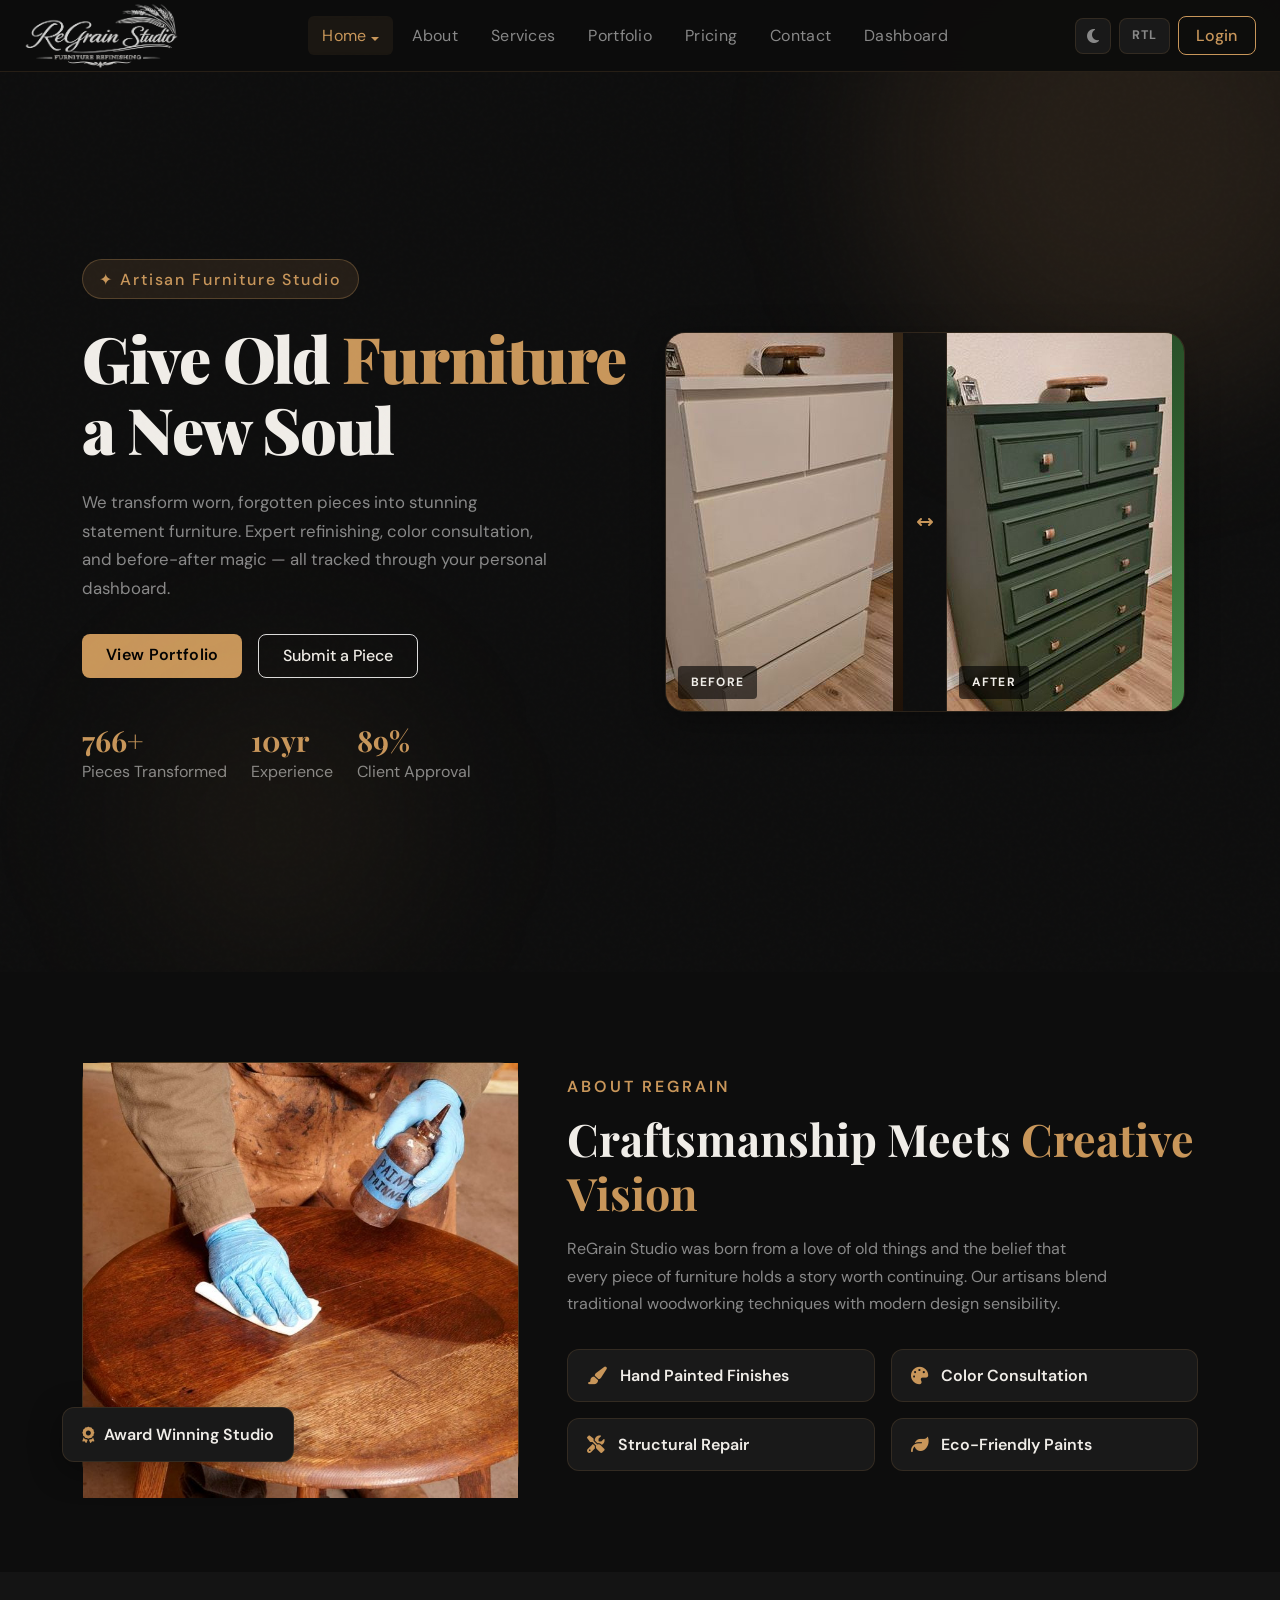
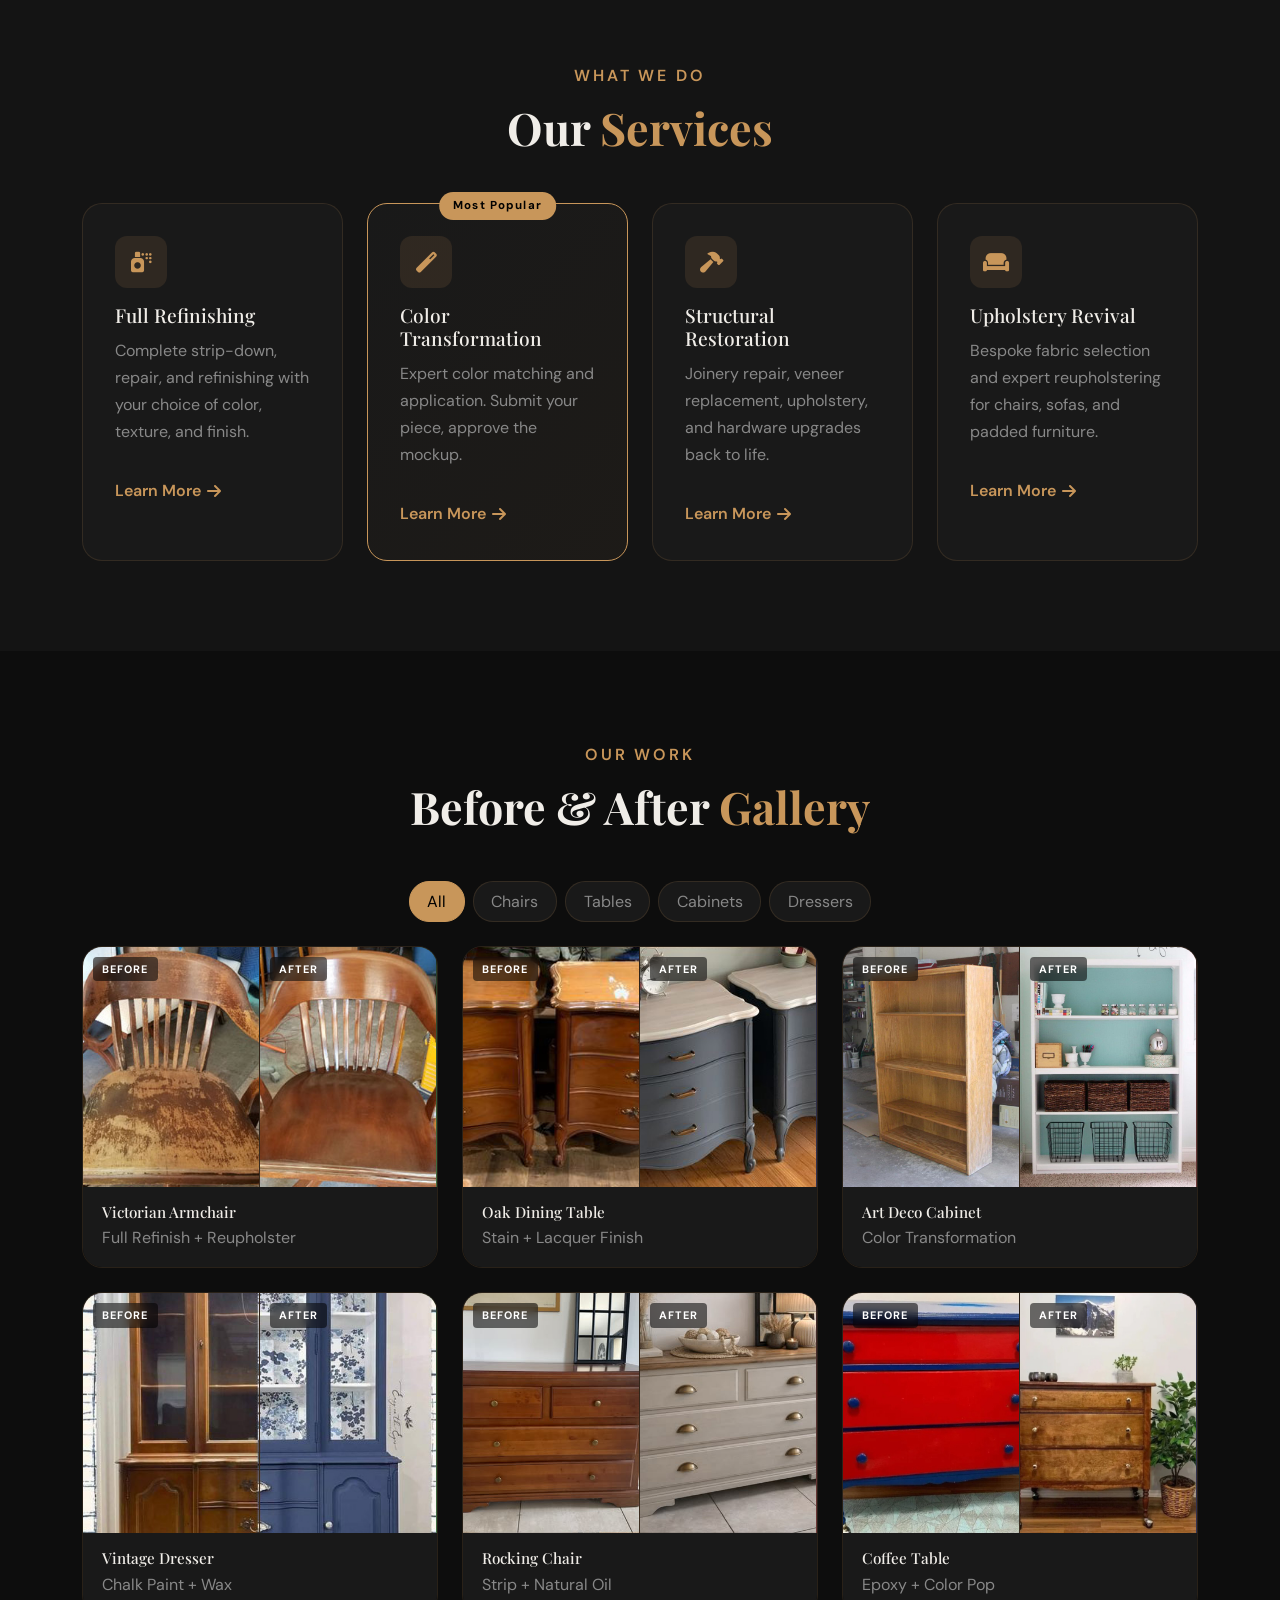
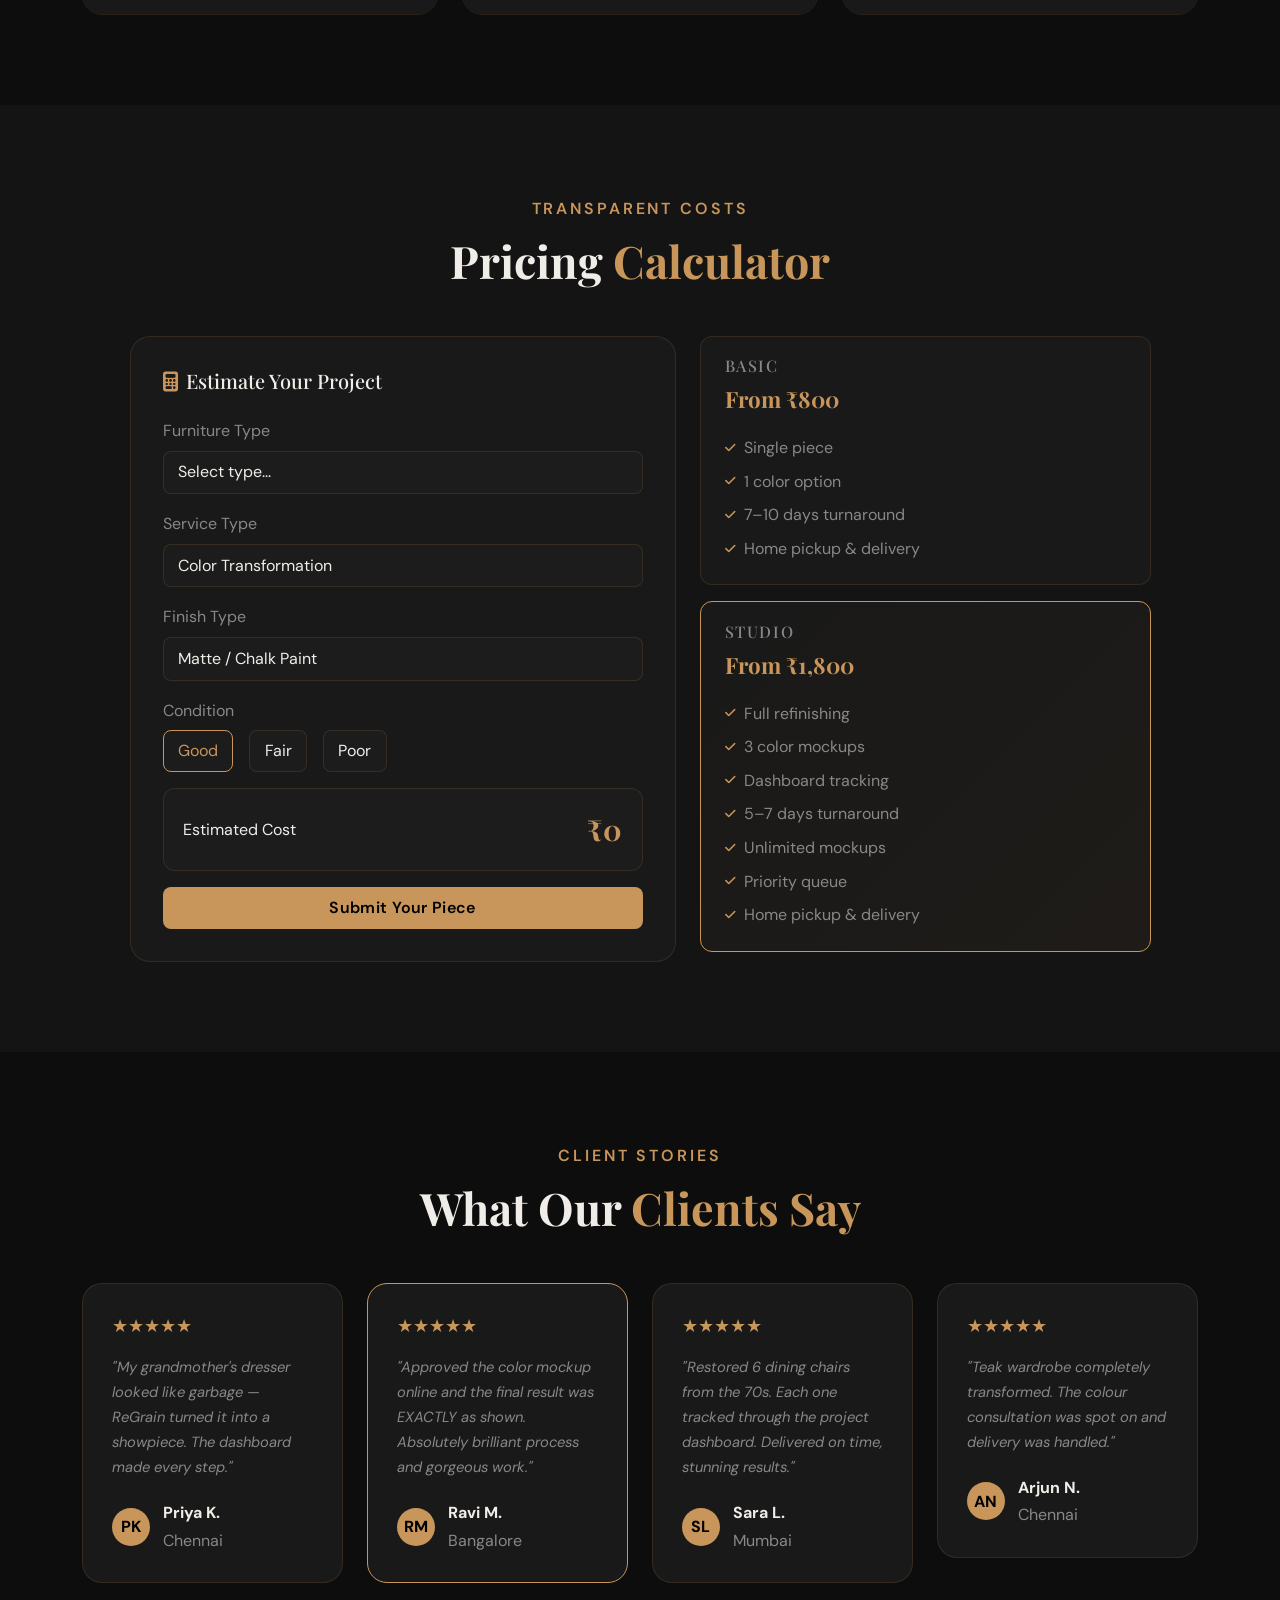
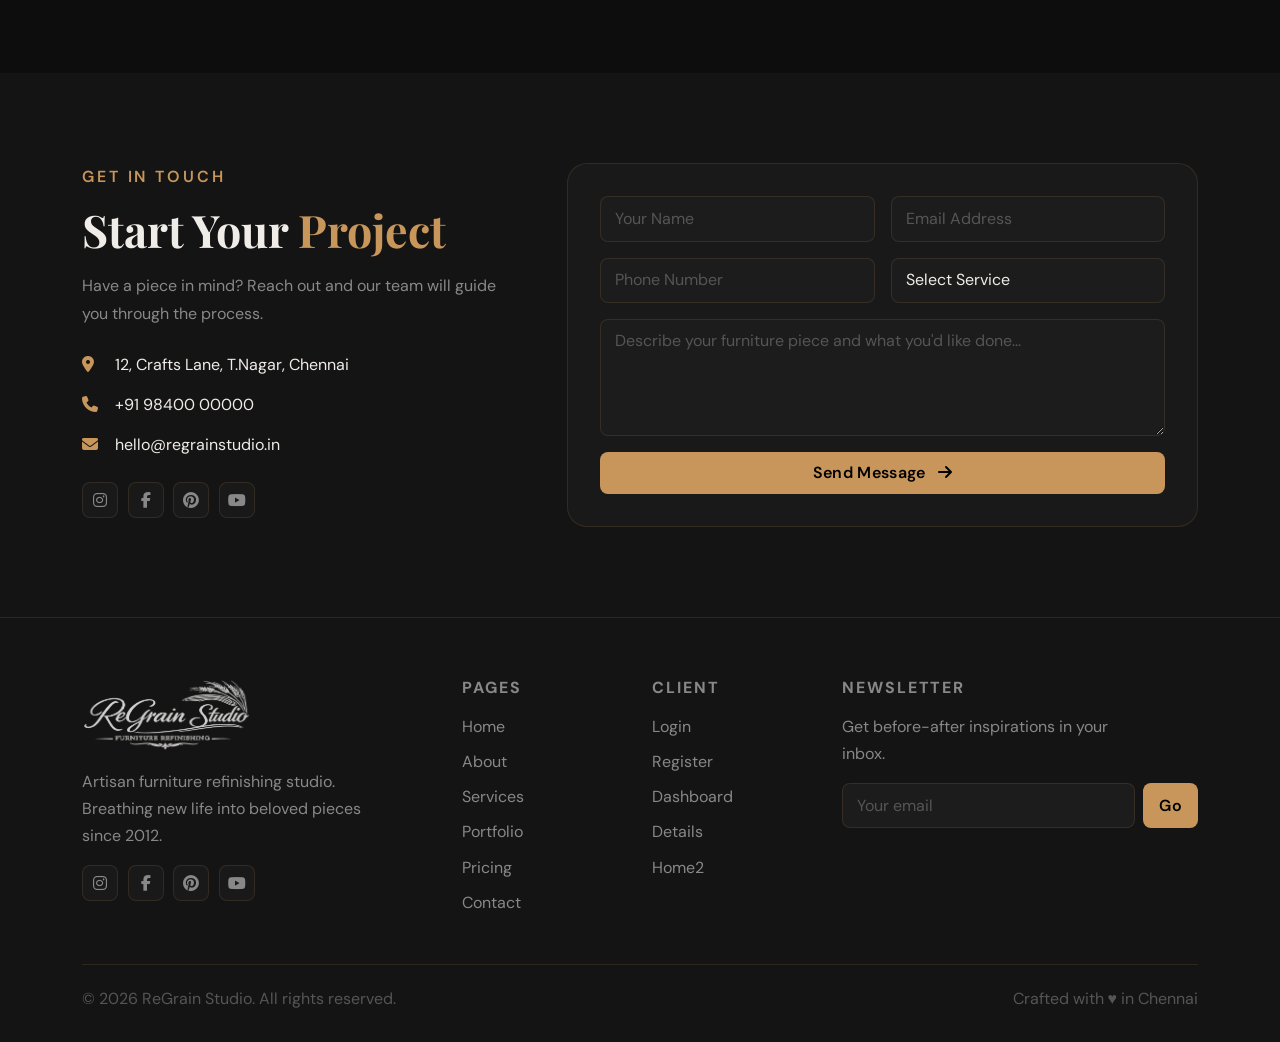
==== commit ff3c82dc: "Update index.html" ====
--- a/index.html
+++ b/index.html
@@ -114,16 +114,16 @@
         <h2 class="section-title">Craftsmanship Meets <span class="text-accent">Creative Vision</span></h2>
         <p class="section-desc">ReGrain Studio was born from a love of old things and the belief that every piece of furniture holds a story worth continuing. Our artisans blend traditional woodworking techniques with modern design sensibility.</p>
         <div class="row g-3 mt-3">
-          <div class="col-6">
+          <div class="col-12 col-md-6 col-lg-6">
             <div class="feature-card"><i class="fas fa-paint-brush"></i><h6>Hand Painted Finishes</h6></div>
           </div>
-          <div class="col-6">
+          <div class="col-12 col-md-6 col-lg-6">
             <div class="feature-card"><i class="fas fa-palette"></i><h6>Color Consultation</h6></div>
           </div>
-          <div class="col-6">
+          <div class="col-12 col-md-6 col-lg-6">
             <div class="feature-card"><i class="fas fa-tools"></i><h6>Structural Repair</h6></div>
           </div>
-          <div class="col-6">
+          <div class="col-12 col-md-6 col-lg-6">
             <div class="feature-card"><i class="fas fa-leaf"></i><h6>Eco-Friendly Paints</h6></div>
           </div>
         </div>
--- a/style.css
+++ b/style.css
@@ -63,9 +63,16 @@
 .footer-logo {
   height: 74px;
 }
+nav-item active a
+{
+   color: var(--accent) !important;
+}
 .auth-logo
 {
   height: 74px;
+}
+body.light-mode .ba-panel span,body.light-mode .portfolio-ba span {
+  color: #fff !important;
 }
 body.light-mode .nav-logo,body.light-mode .sidebar-logo img, body.light-mode .footer-logo,body.light-mode .auth-logo {
   filter: invert(58%) sepia(45%) saturate(600%) hue-rotate(5deg) brightness(90%) contrast(90%);
@@ -615,7 +622,17 @@
   margin-top: 40px; padding-top: 20px;
   font-size: 1rem; color: var(--text-dim);
 }
-@media (max-width: 575px) { .footer-bottom { flex-direction: column; gap: 0.5rem; text-align: center; } }
+@media (max-width: 575px) { .footer-bottom { flex-direction: column; gap: 0.5rem; text-align: center; }
+                          .pcf-before, .pcf-after {
+    min-height: 460px !important;
+  }
+                           .col-lg-6.hero-content,.col-lg-6.hero-visual {
+  margin-top: 30px;
+}
+                           .dash-topbar-title {
+  font-size: 0.78rem !important;
+}
+                          }
 .newsletter-form .form-control { flex: 1; }
 
 /* ========================
@@ -1379,7 +1396,7 @@
 
 /* Table */
 body.light-mode .dash-table tbody tr { background: #fff; }
-body.light-mode .dash-table thead th { color: var(--text-dim); background: transparent; }
+body.light-mode .dash-table thead th { color: var(--text-dim) !important; background: transparent; }
 body.light-mode .dash-table tbody td { border-color: var(--dark-border); }
 
 /* Sections bg */
@@ -1414,6 +1431,10 @@
 body.light-mode .dash-notif { background: #fff; border-color: var(--dark-border); }
 body.light-mode .upload-zone { border-color: var(--dark-border); }
 body.light-mode .msg-item.unread { background: rgba(200,150,90,0.05); }
+body.light-mode .sidebar-link:hover .sidebar-badge,body.light-mode .sidebar-link.active .sidebar-badge
+{
+   color:#000 !important;
+}
 
 /* Misc */
 body.light-mode .pricing-toggle { background: var(--dark-bg2); border-color: var(--dark-border); }
@@ -1505,6 +1526,9 @@
   [dir="rtl"] .dashboard-sidebar { transform: translateX(100%); }
   [dir="rtl"] .dashboard-sidebar.open { transform: translateX(0); }
   [dir="rtl"] .dashboard-main { margin-right: 0 !important; }
+   .dashboard-main {
+   overflow-x: hidden;
+  }
 }
 .nav-logo { height: 68px; width: auto; }
 .hero2-section::before {
@@ -2325,3 +2349,6 @@
   box-shadow: var(--shadow);
   min-width: 220px;
 }
+body.light-mode .hero-section .hero-title {
+  color: #000 !important;
+}
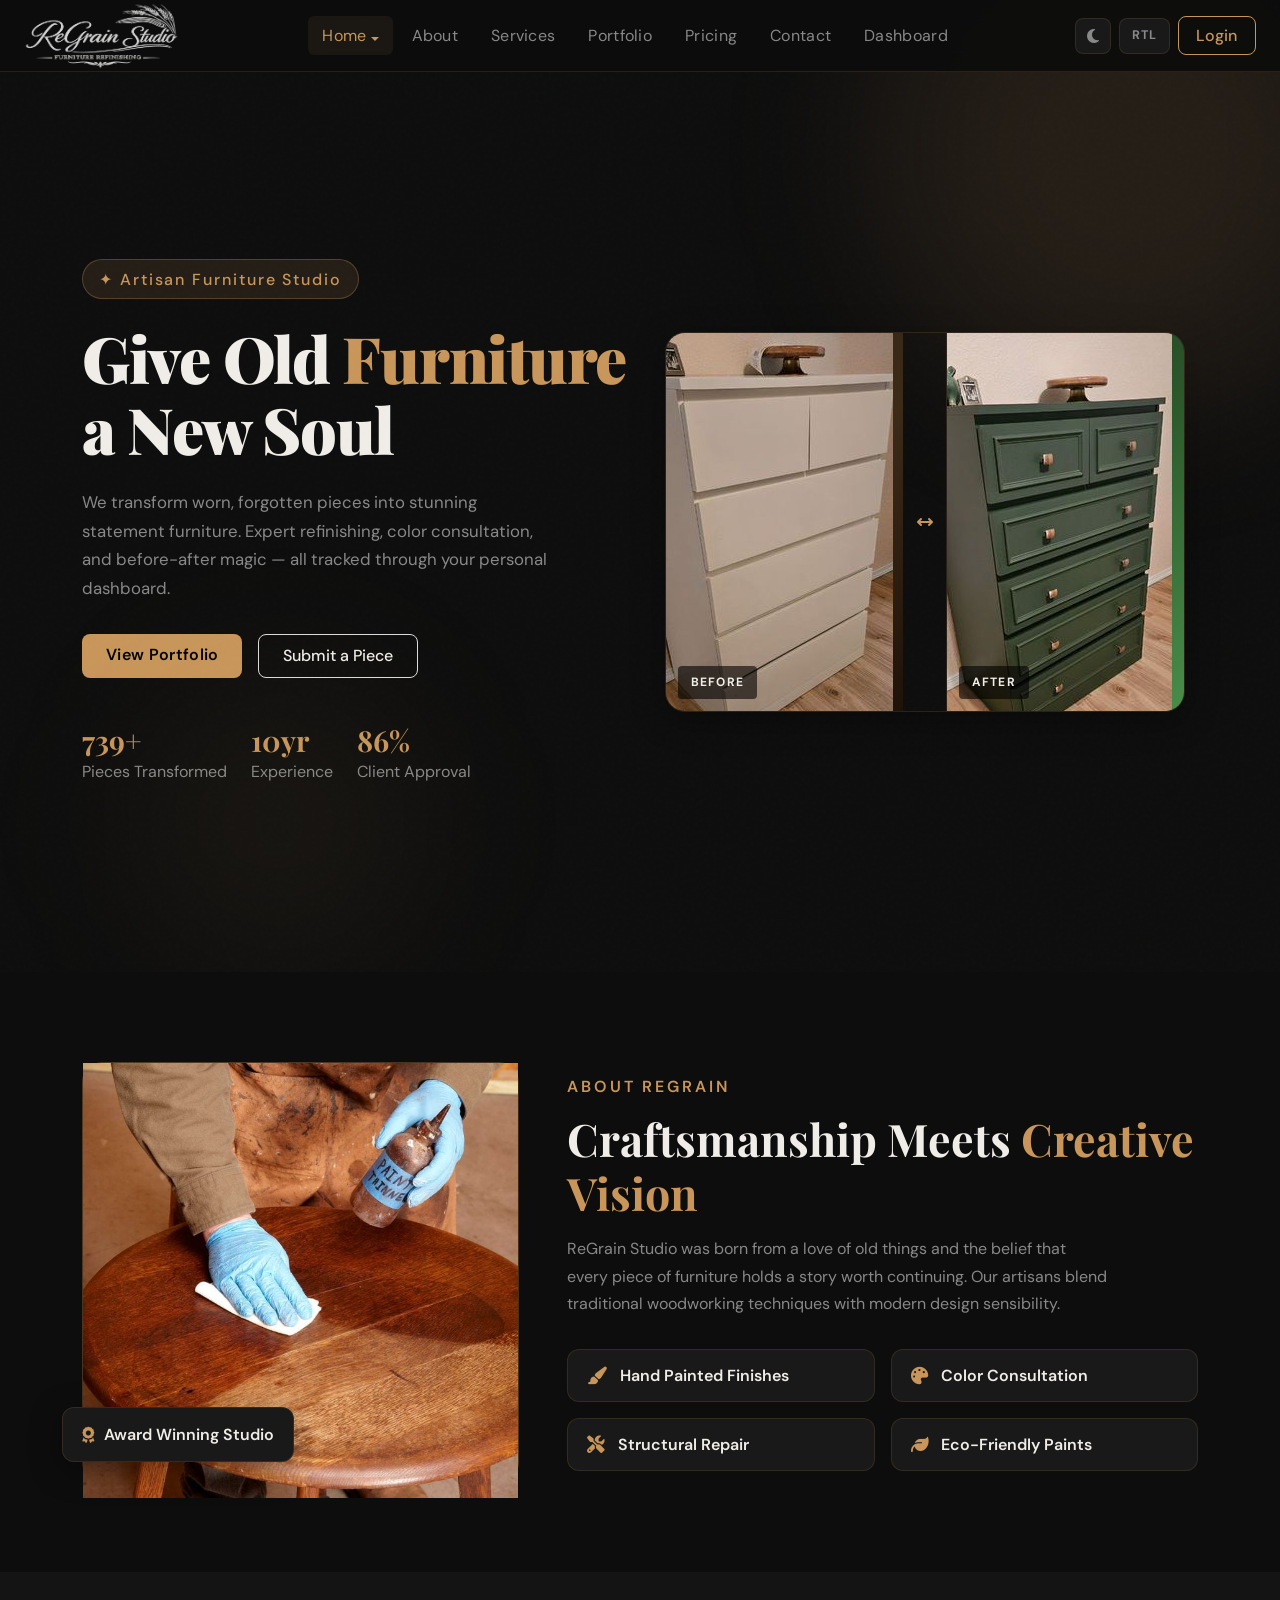
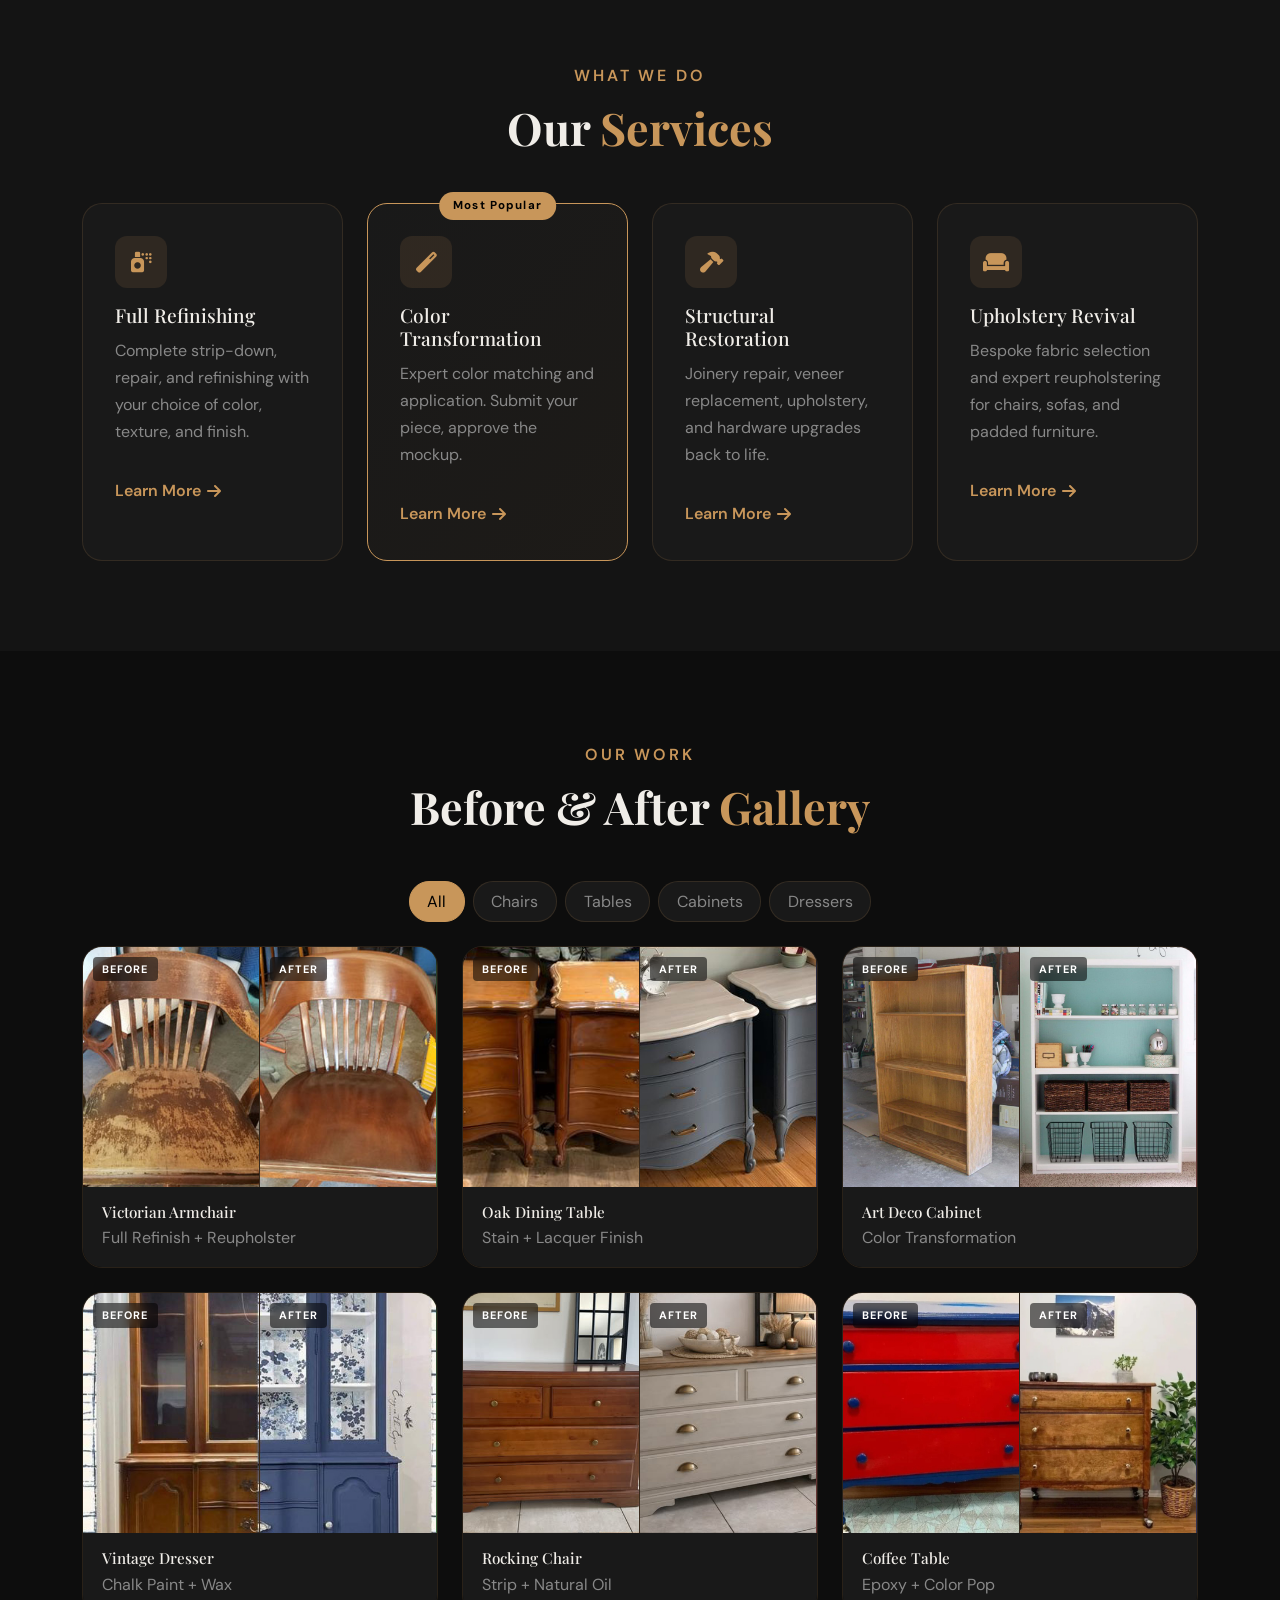
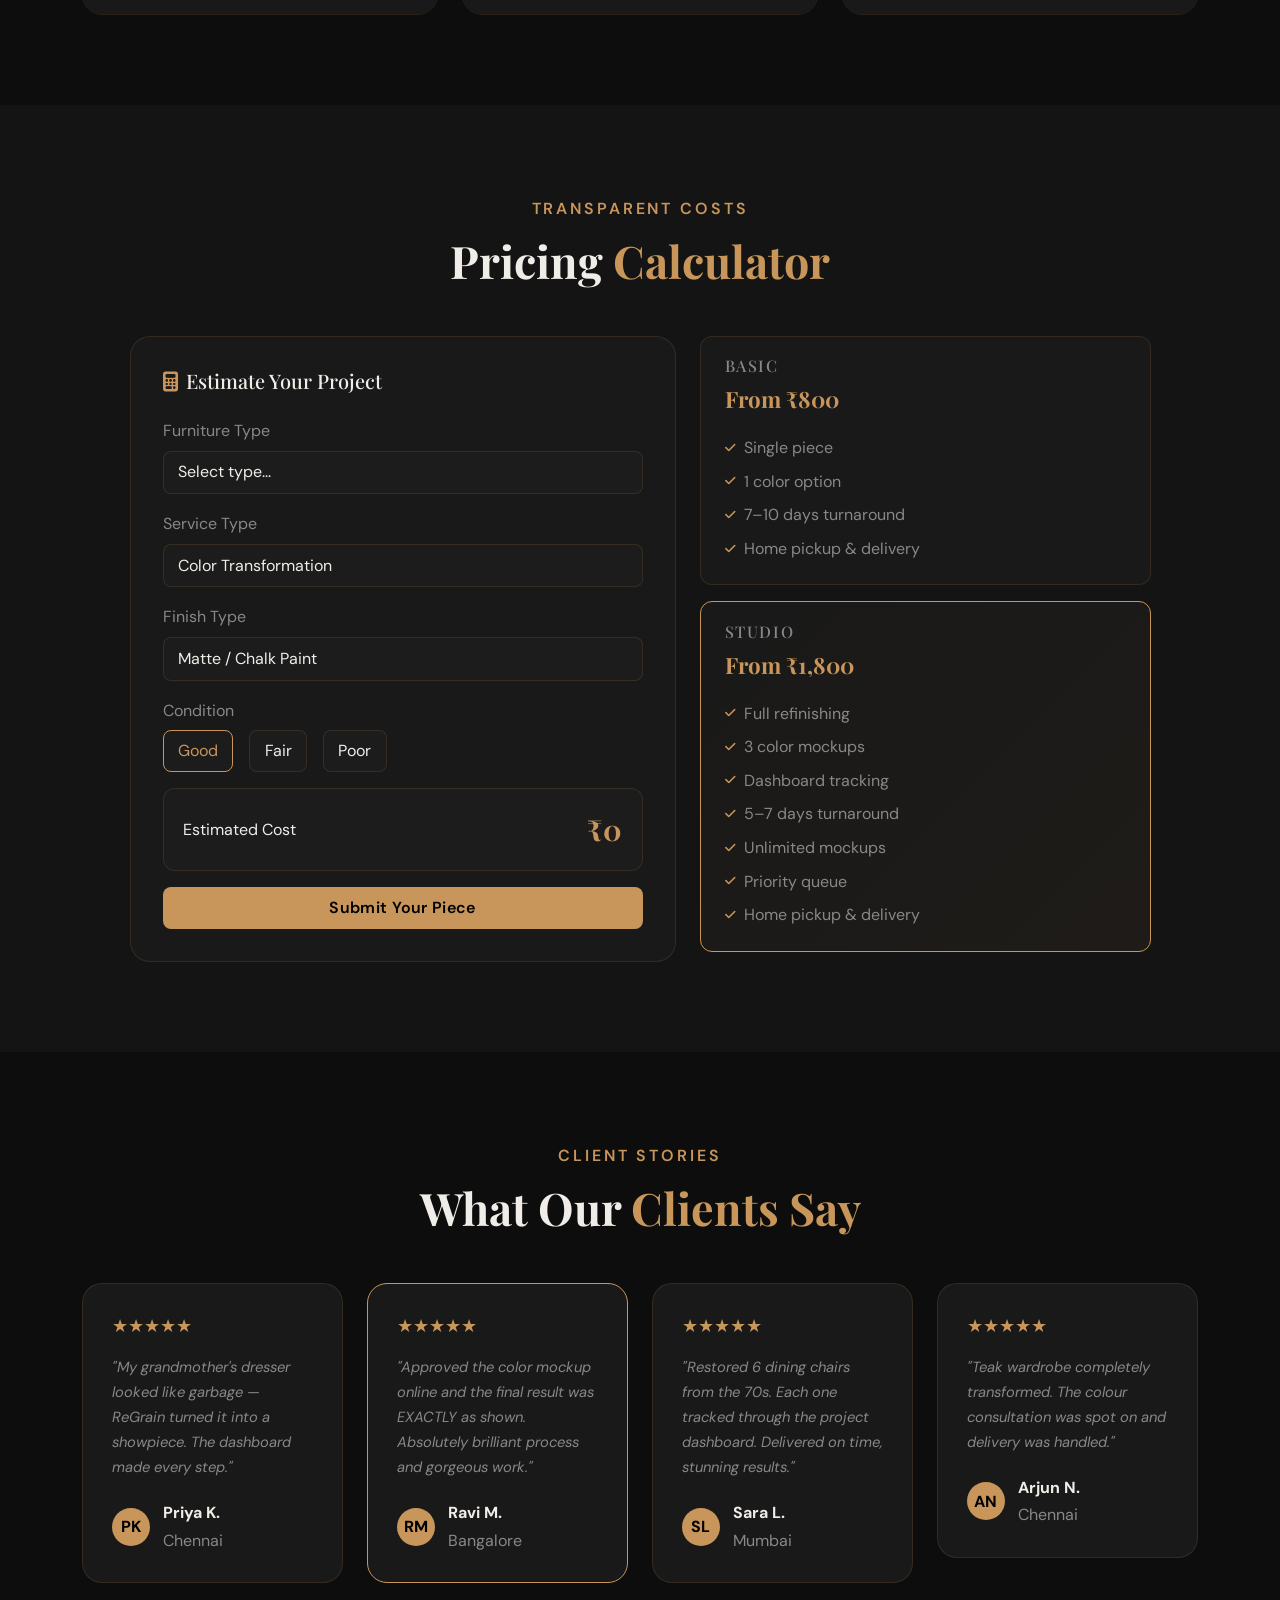
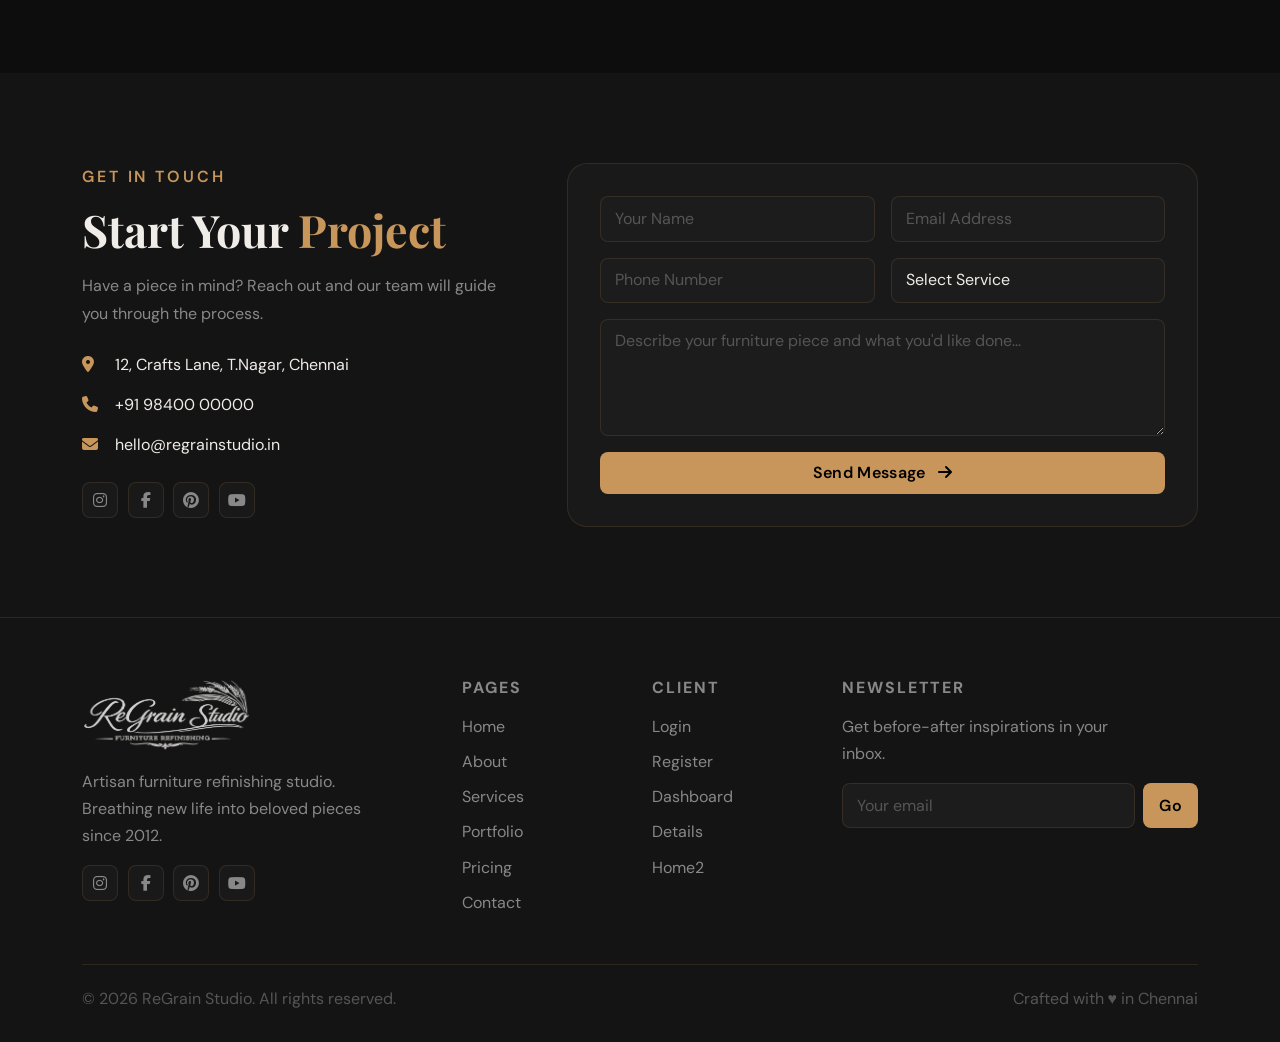
==== commit 836139ac: "Update index.html" ====
--- a/index.html
+++ b/index.html
@@ -26,7 +26,7 @@
     </button>
     <div class="collapse navbar-collapse" id="navbarNav">
       <ul class="navbar-nav mx-auto gap-1">
-        <li class="nav-item dropdown">
+        <li class="nav-item dropdown has-dropdown">
           <a class="nav-link dropdown-toggle active" href="#" role="button" data-bs-toggle="dropdown">Home</a>
           <ul class="dropdown-menu dark-dropdown">
             <li><a class="dropdown-item active" href="index.html">Home 1 — Classic</a></li>
--- a/style.css
+++ b/style.css
@@ -1521,6 +1521,7 @@
 
 @media (min-width: 1024px) {
   [dir="rtl"] .dashboard-sidebar { transform: translateX(0); }
+   
 }
 @media (max-width: 1023px) {
   [dir="rtl"] .dashboard-sidebar { transform: translateX(100%); }
@@ -1913,10 +1914,11 @@
   .about2-img-main { height: 320px; }
   .about2-year-badge { right: 10px; }
   .about2-img-accent { display: none; }
-}
-.about-page-sec .section-eyebrow {
+   .about-page-sec .section-eyebrow {
   margin-top: 230px;
 }
+}
+
 .story-img-main img
 {
   object-fit: cover;
@@ -2230,6 +2232,10 @@
 
   /* Work grid right side */
   .work-small-card { min-height: 220px; }
+   .last-col
+   {
+    flex: 0 0 100% !important;  
+   }
 }
 
 /* 768px — 2col → 1col fullwidth */
@@ -2240,6 +2246,7 @@
     flex: 0 0 100%;
     max-width: 100%;
   }
+   
 
   /* Work grid right 2x2 → stacked */
   .work-small-card { min-height: 200px; height: 200px; }
@@ -2352,3 +2359,6 @@
 body.light-mode .hero-section .hero-title {
   color: #000 !important;
 }
+html, body {
+    overflow-x: hidden;
+}
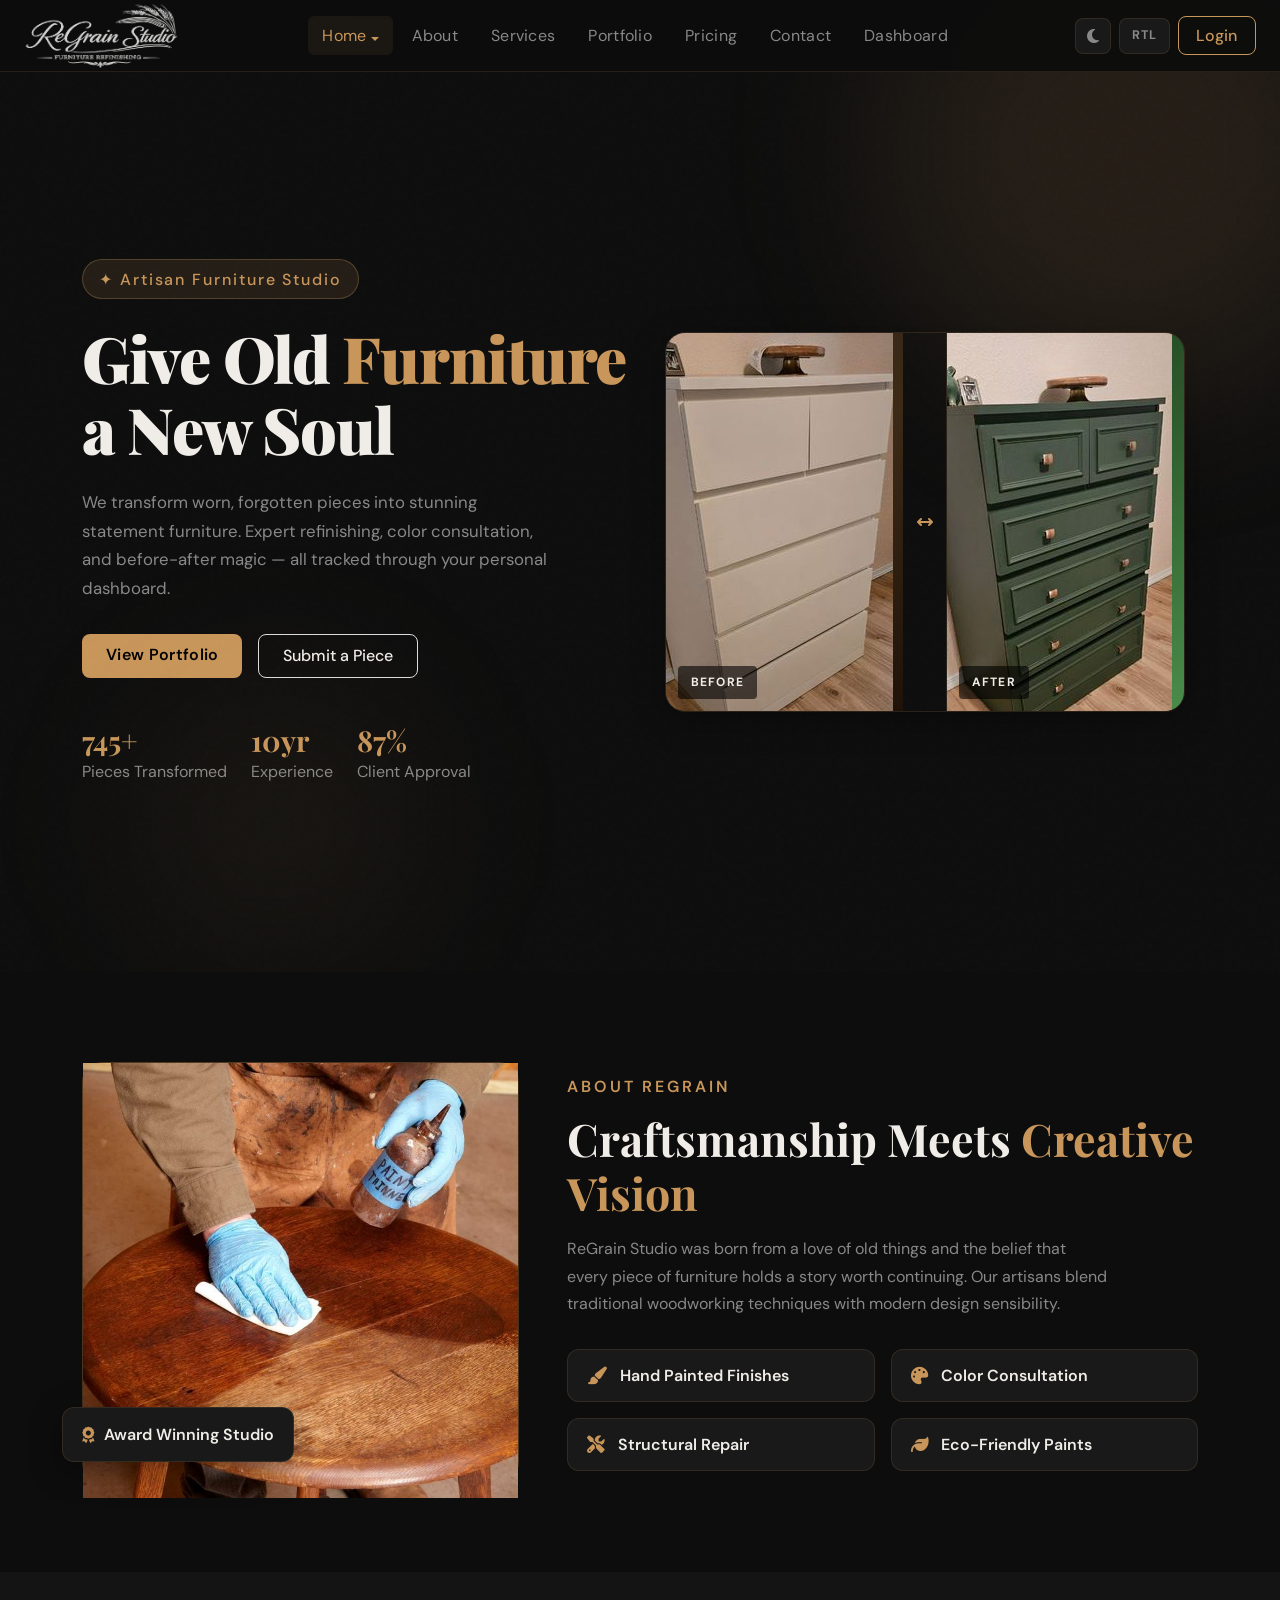
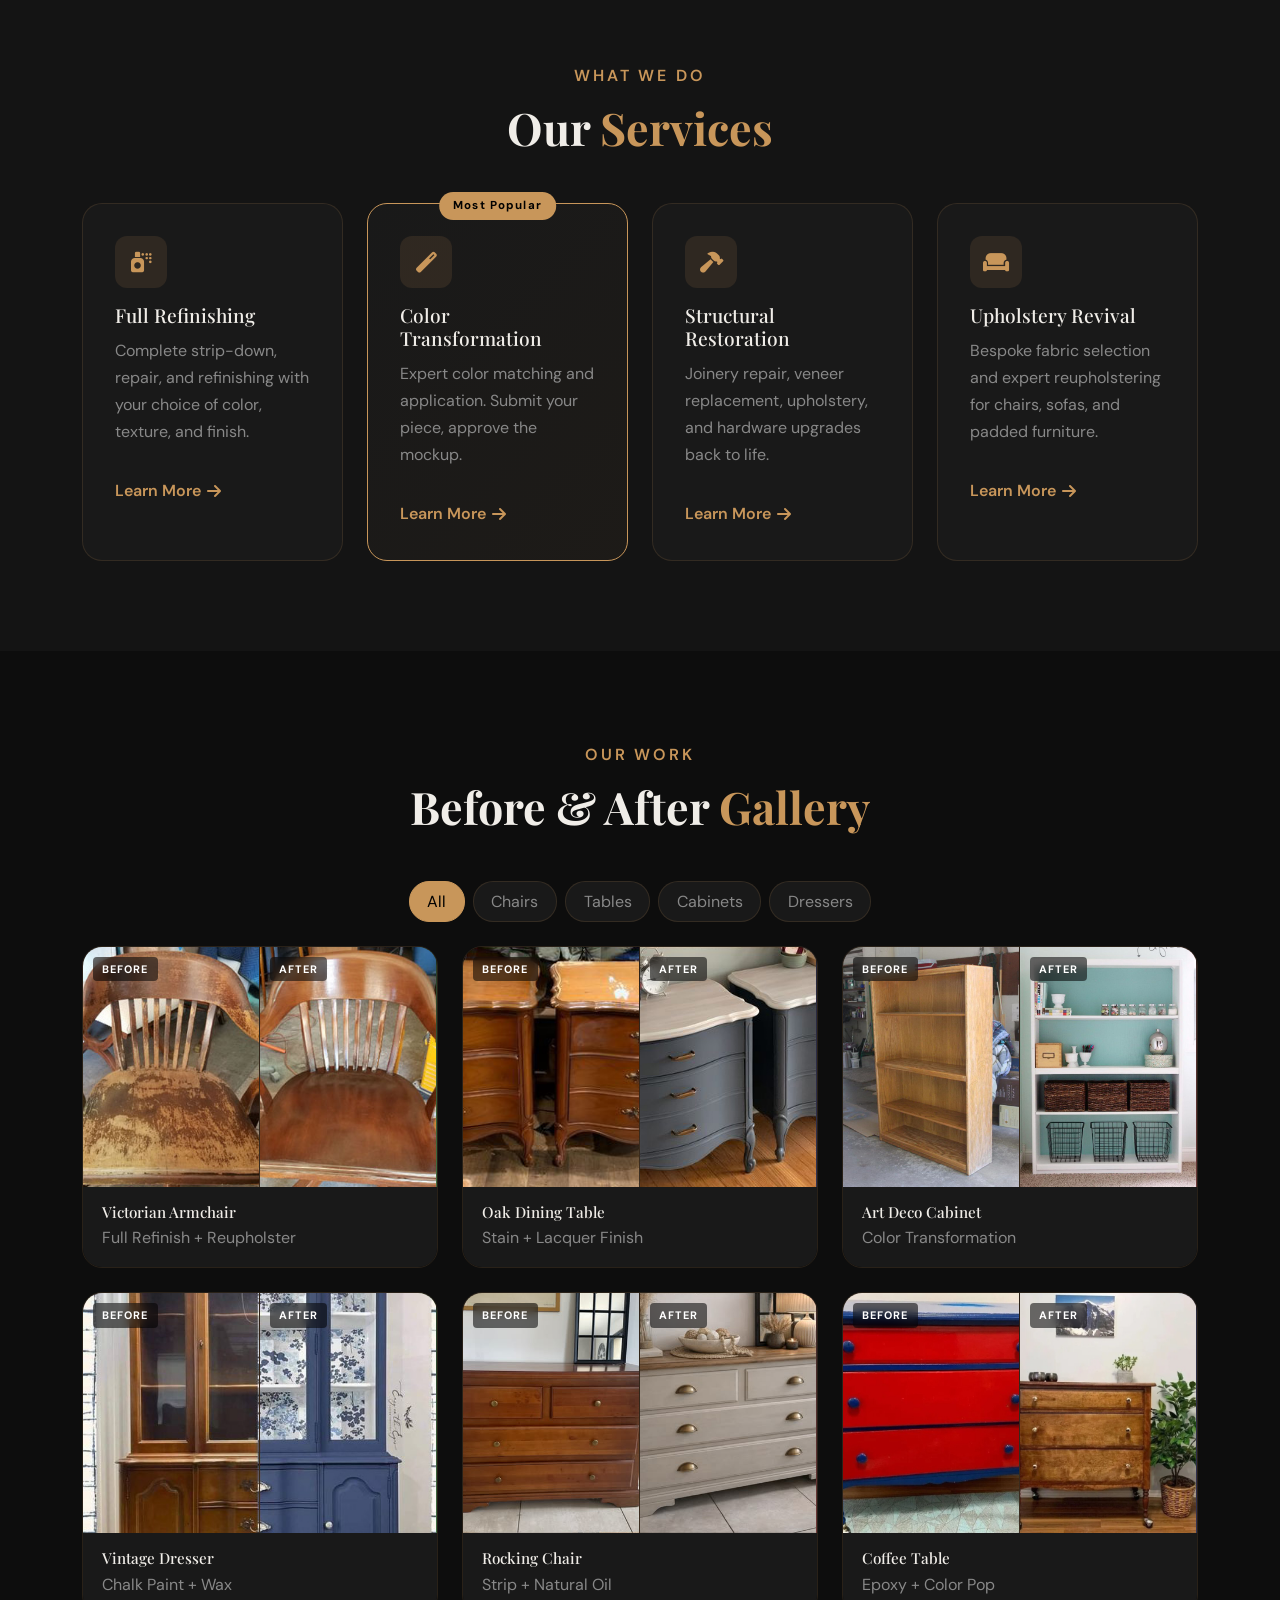
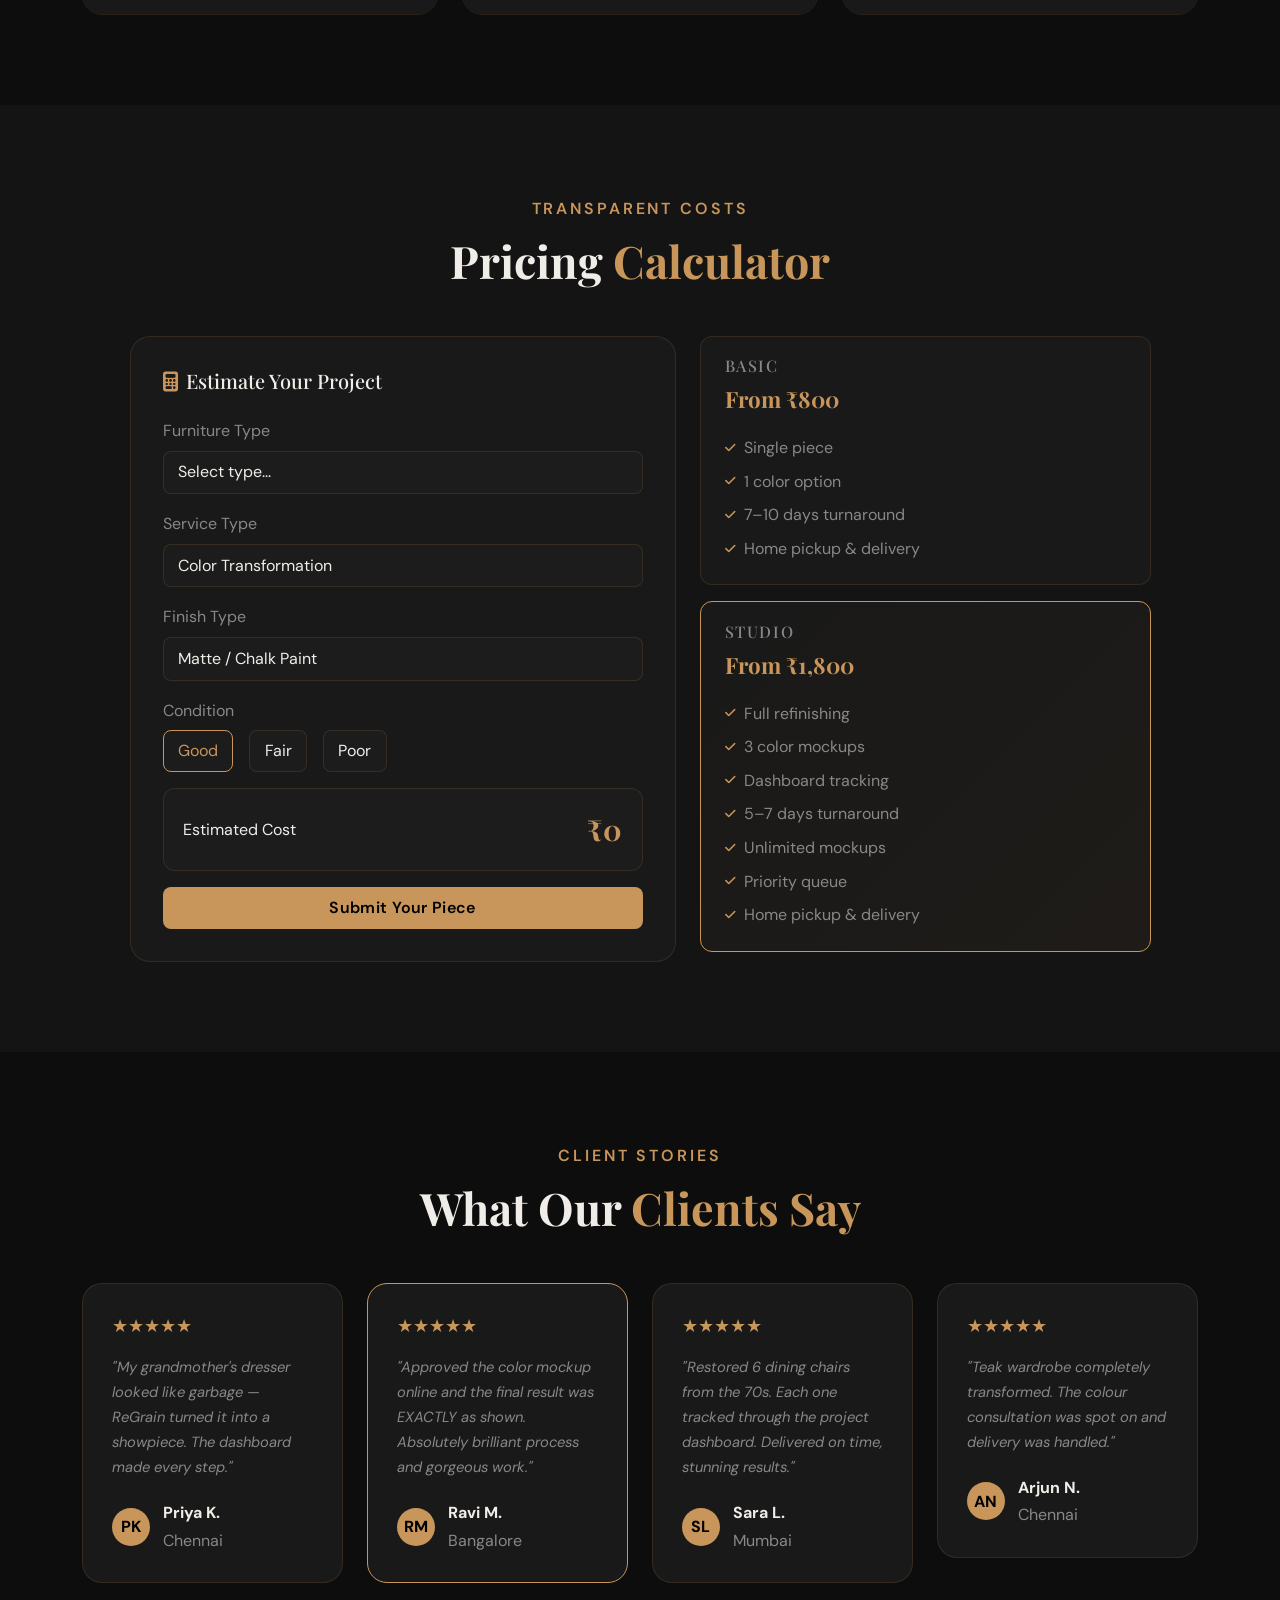
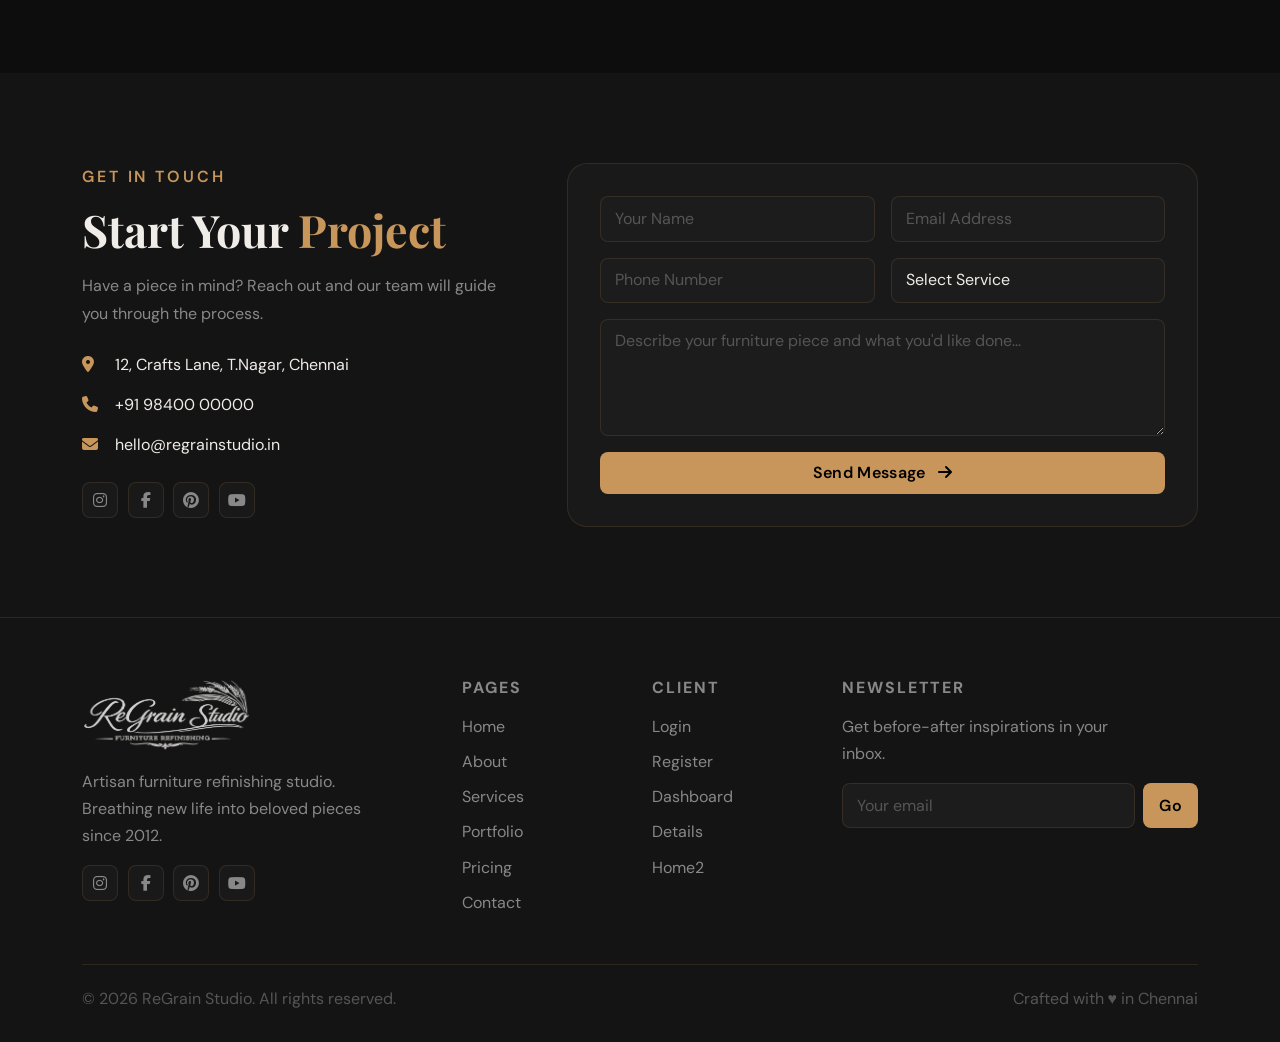
==== commit 79d29ddc: "Update index.html" ====
--- a/index.html
+++ b/index.html
@@ -27,7 +27,7 @@
     <div class="collapse navbar-collapse" id="navbarNav">
       <ul class="navbar-nav mx-auto gap-1">
         <li class="nav-item dropdown has-dropdown">
-          <a class="nav-link dropdown-toggle active" href="#" role="button" data-bs-toggle="dropdown">Home</a>
+          <a class="nav-link dropdown-toggle active" href="#" role="button" data-bs-toggle="dropdown" data-bs-auto-close="outside">Home</a>
           <ul class="dropdown-menu dark-dropdown">
             <li><a class="dropdown-item active" href="index.html">Home 1 — Classic</a></li>
             <li><a class="dropdown-item" href="home2.html">Home 2 — Minimal</a></li>
--- a/style.css
+++ b/style.css
@@ -2362,3 +2362,26 @@
 html, body {
     overflow-x: hidden;
 }
+/* Mobile Dropdown Fix */
+@media (max-width: 991px) {
+  .navbar-nav .dropdown-menu {
+    display: none;
+    background: transparent;
+    border: none;
+    padding-left: 15px;
+  }
+
+  .navbar-nav .dropdown-menu.show {
+    display: block !important;
+  }
+
+  .navbar-nav .dropdown-item {
+    color: #ccc;
+    padding: 8px 12px;
+  }
+
+  .navbar-nav .dropdown-item:hover {
+    color: #fff;
+    background: transparent;
+  }
+}
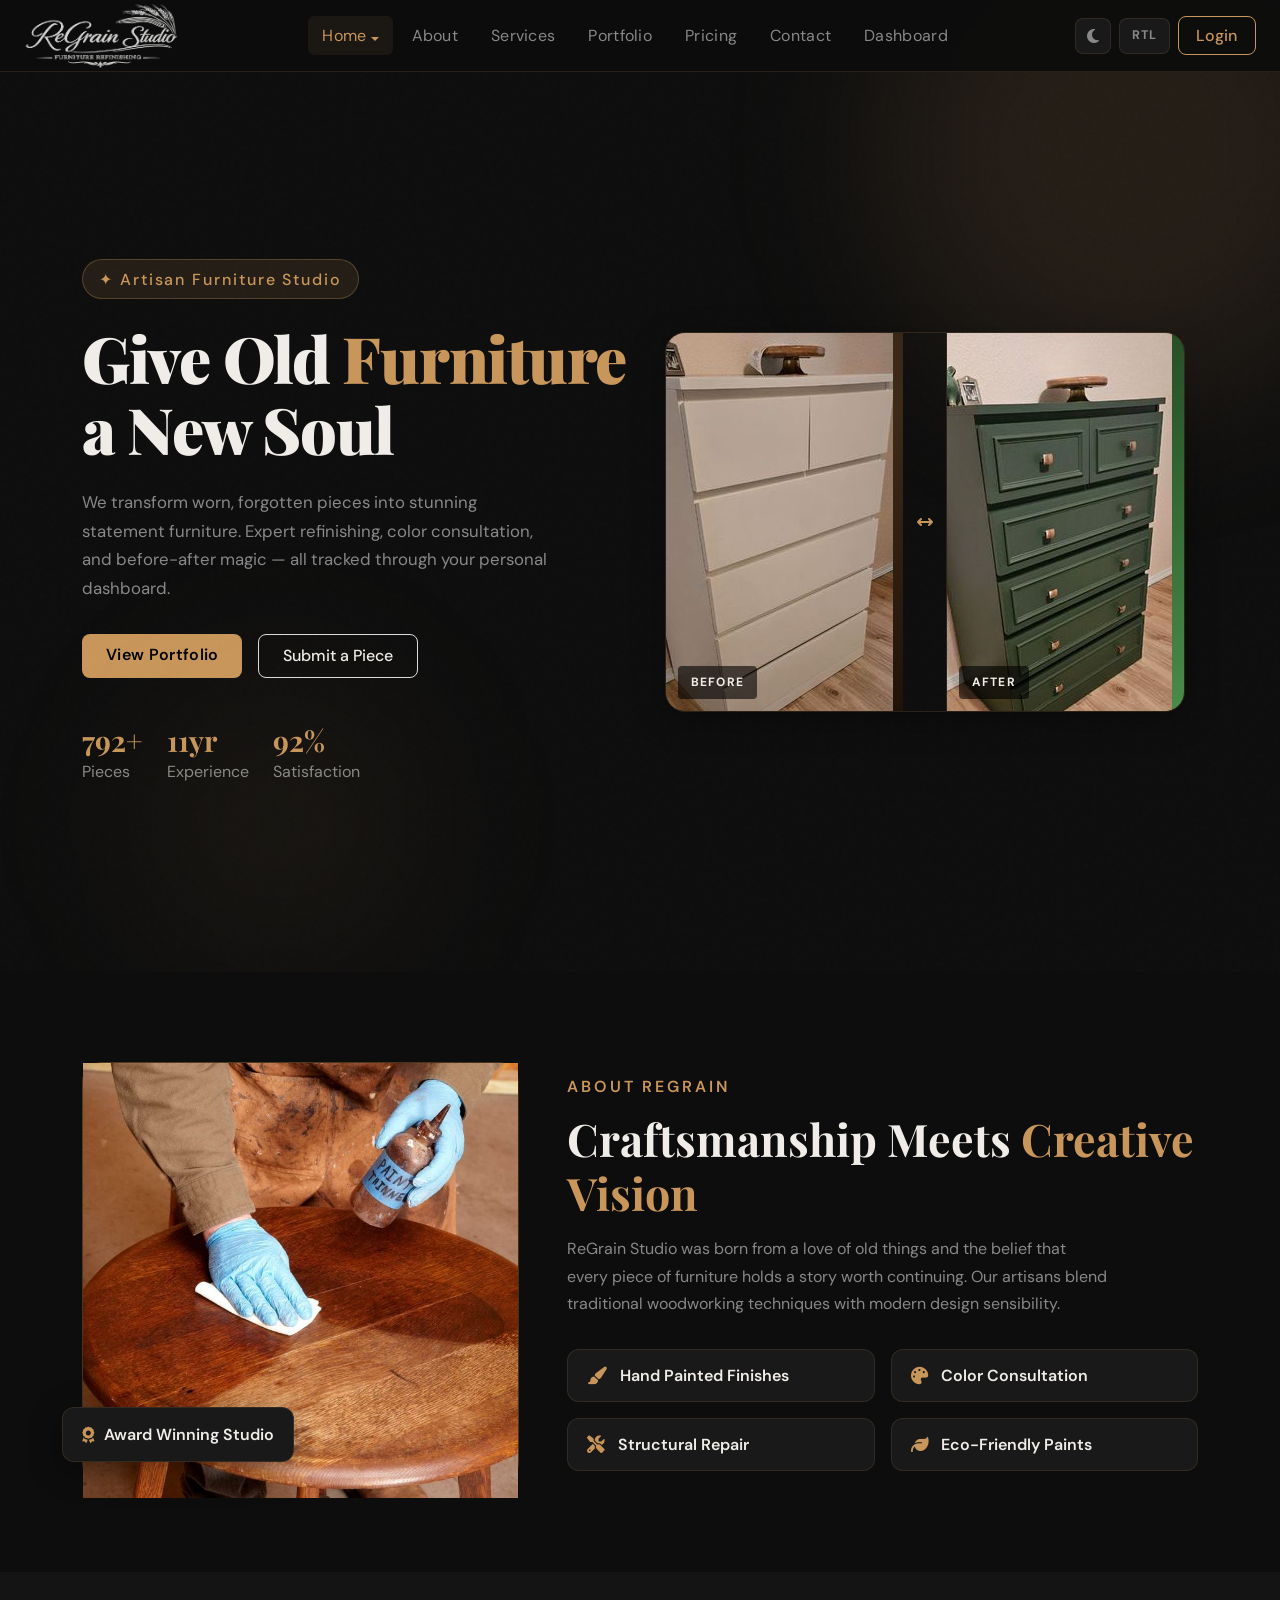
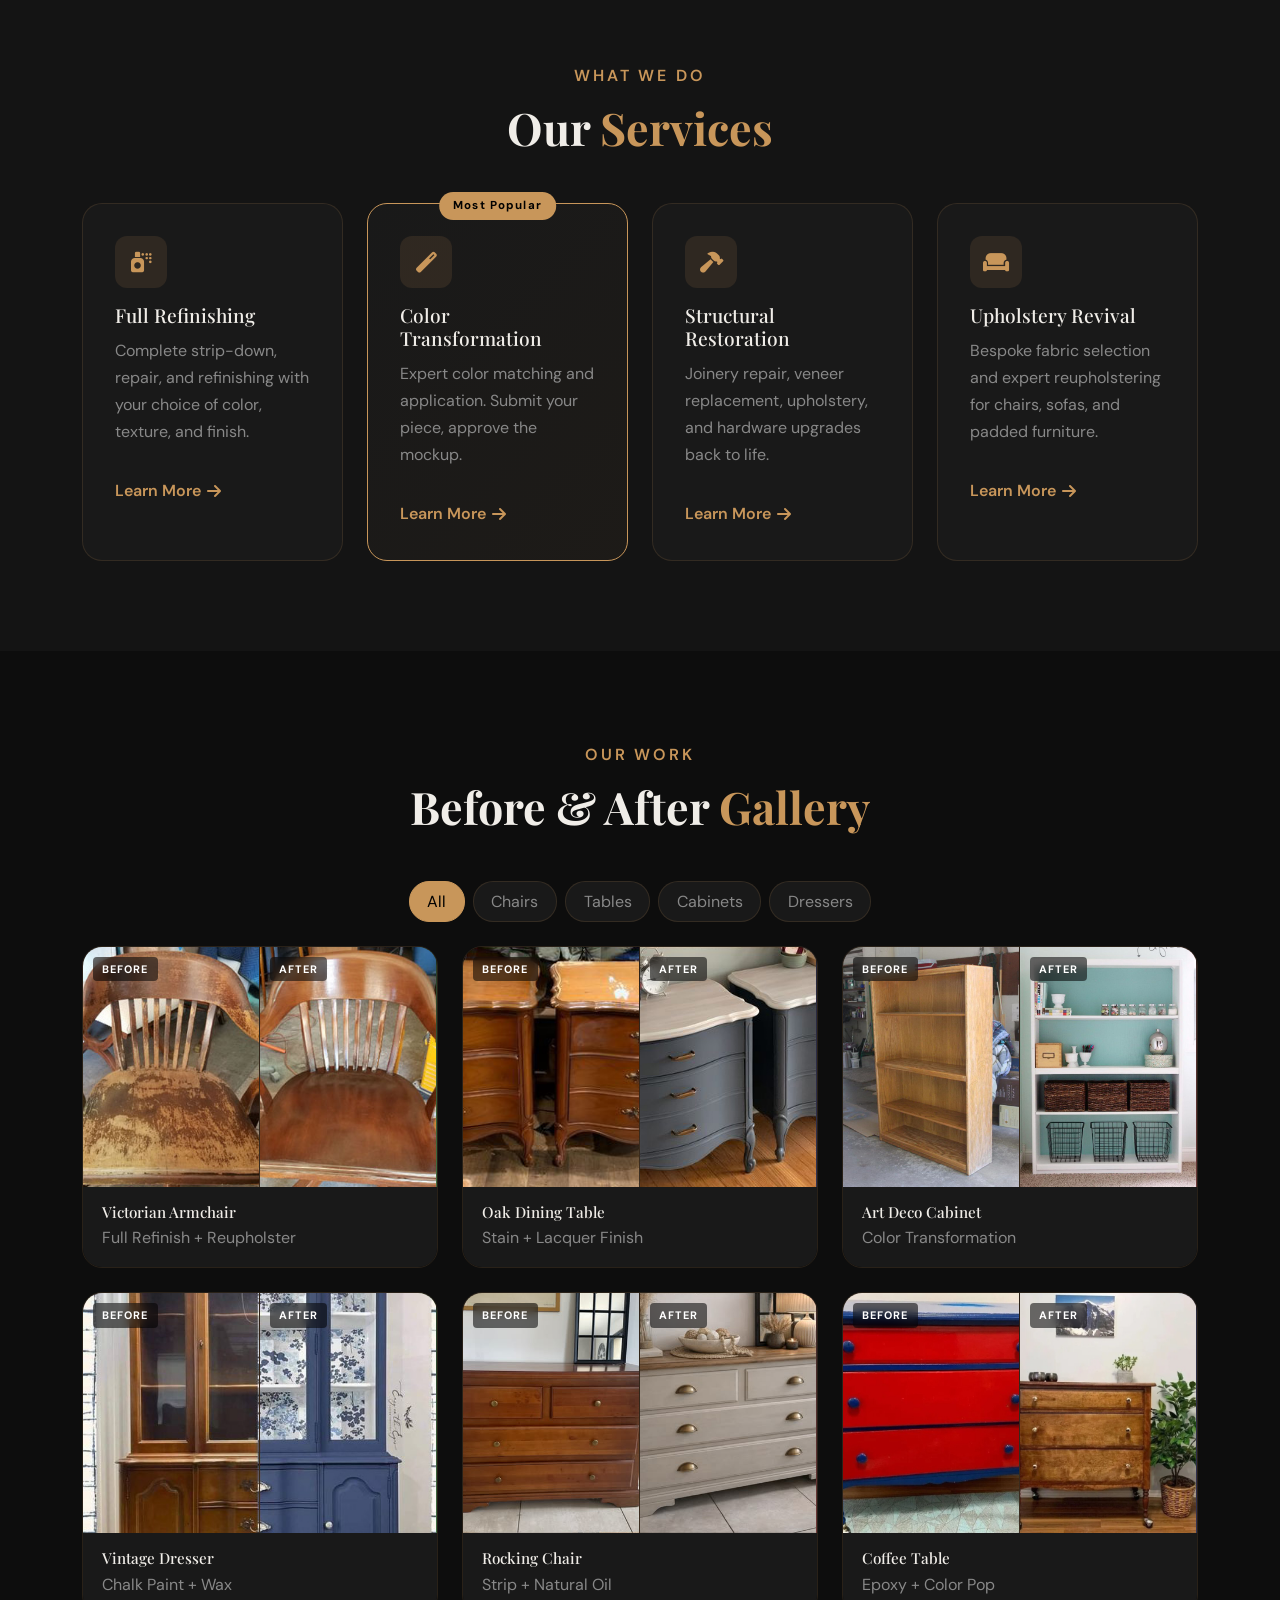
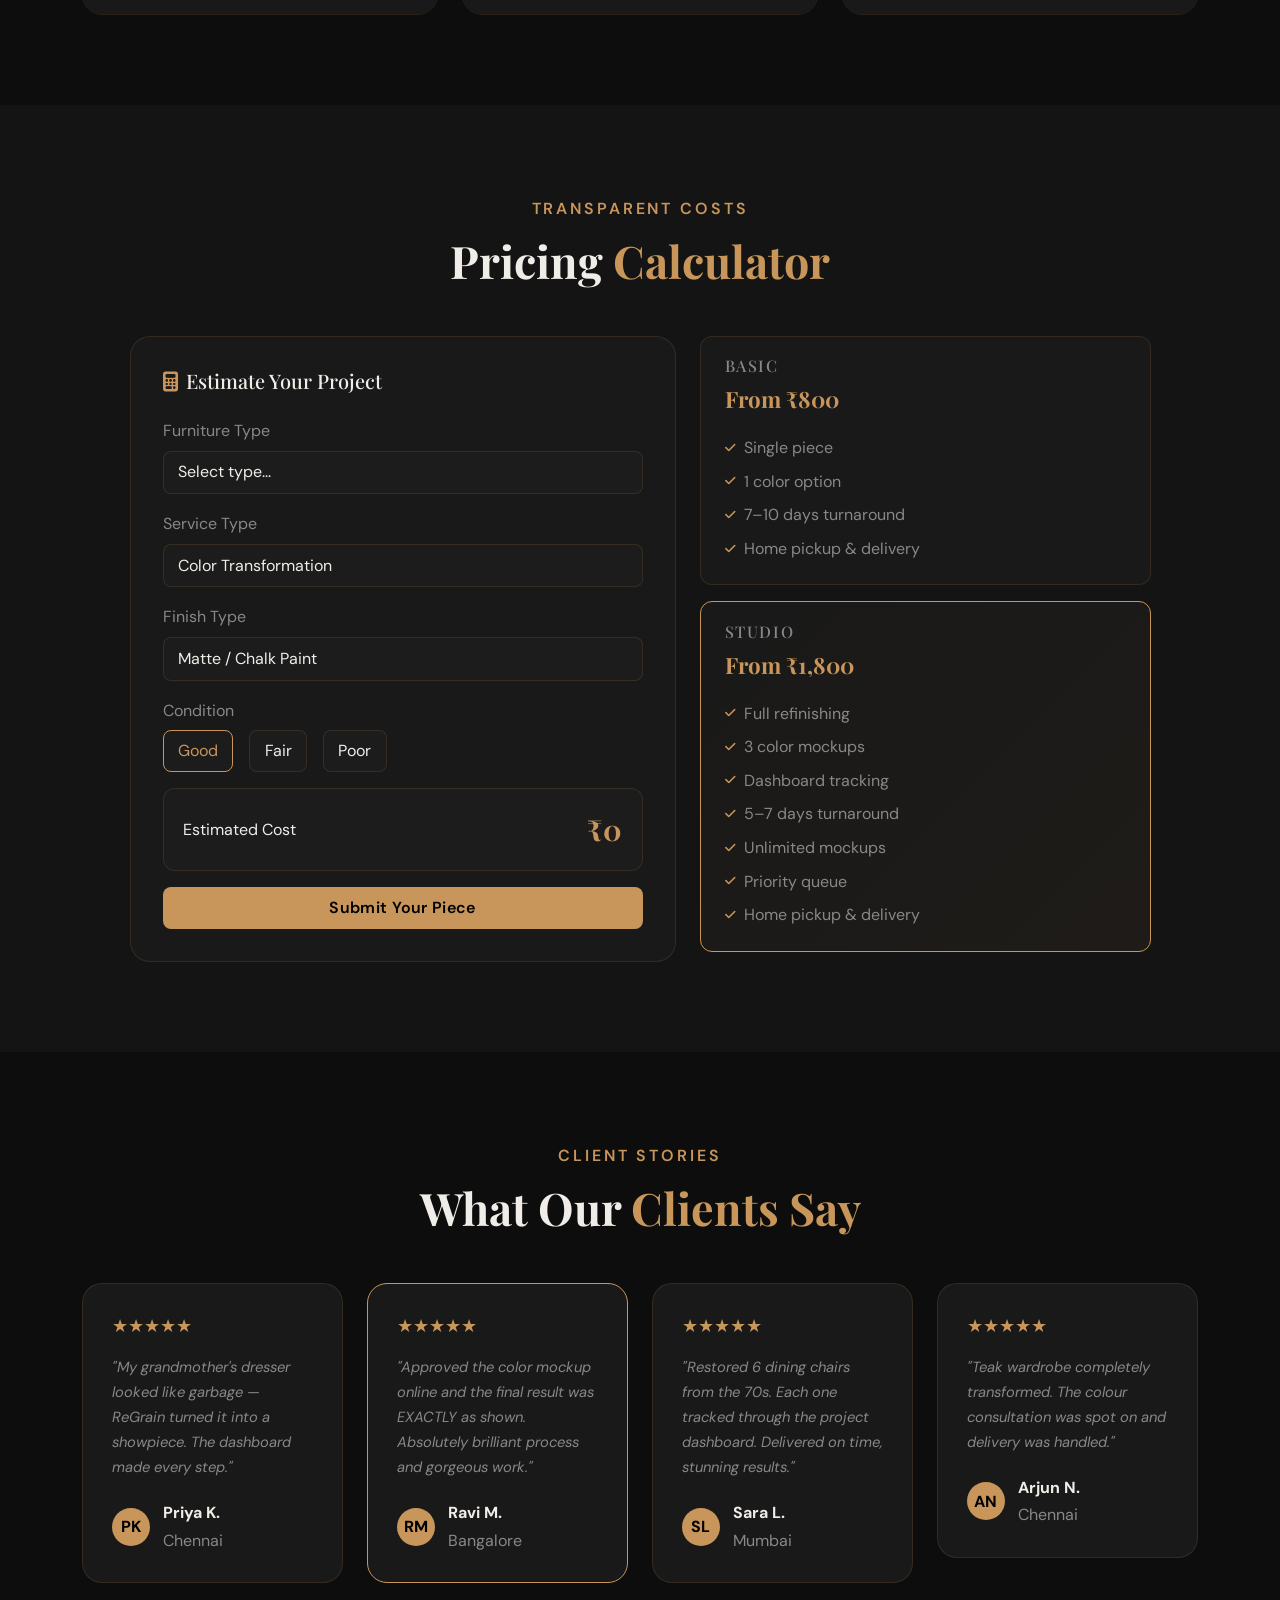
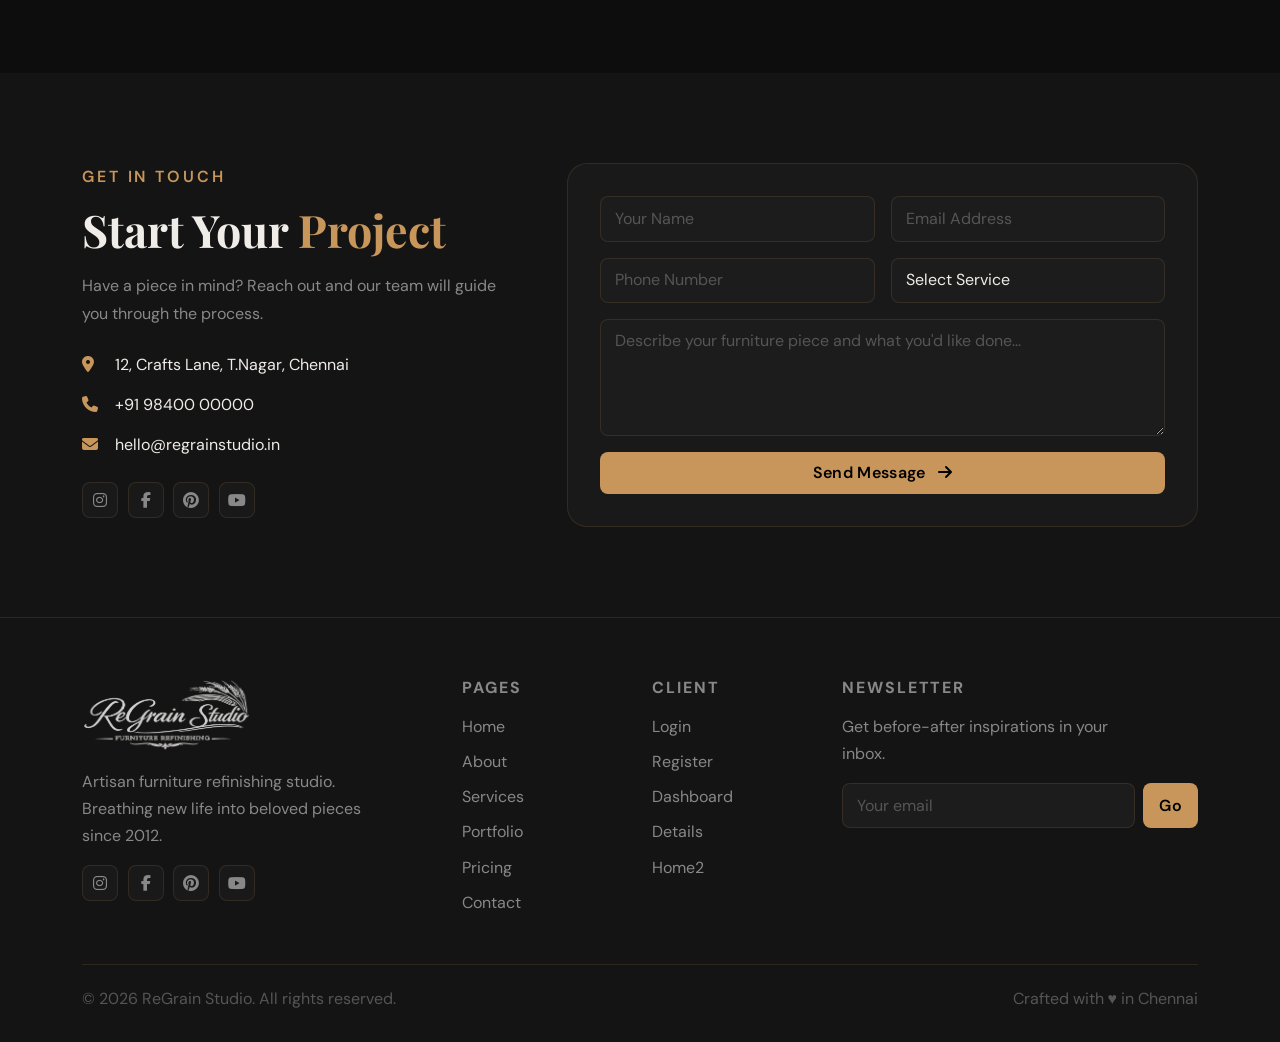
==== commit 0ce04f34: "Update index.html" ====
--- a/index.html
+++ b/index.html
@@ -70,9 +70,9 @@
           <a href="dashboard.html" class="btn btn-outline-custom">Submit a Piece</a>
         </div>
         <div class="hero-stats d-flex gap-4 mt-5">
-          <div class="stat-item"><span class="stat-num">840+</span><span class="stat-label">Pieces Transformed</span></div>
+          <div class="stat-item"><span class="stat-num">840+</span><span class="stat-label">Pieces</span></div>
           <div class="stat-item"><span class="stat-num">12yr</span><span class="stat-label">Experience</span></div>
-          <div class="stat-item"><span class="stat-num">98%</span><span class="stat-label">Client Approval</span></div>
+          <div class="stat-item"><span class="stat-num">98%</span><span class="stat-label">Satisfaction</span></div>
         </div>
       </div>
       <div class="col-lg-6 hero-visual">
--- a/style.css
+++ b/style.css
@@ -74,6 +74,7 @@
 body.light-mode .ba-panel span,body.light-mode .portfolio-ba span {
   color: #fff !important;
 }
+ 
 body.light-mode .nav-logo,body.light-mode .sidebar-logo img, body.light-mode .footer-logo,body.light-mode .auth-logo {
   filter: invert(58%) sepia(45%) saturate(600%) hue-rotate(5deg) brightness(90%) contrast(90%);
 }
@@ -2246,6 +2247,9 @@
     flex: 0 0 100%;
     max-width: 100%;
   }
+    body.light-mode .navbar-collapse {
+    background: #fff;
+  }
    
 
   /* Work grid right 2x2 → stacked */
